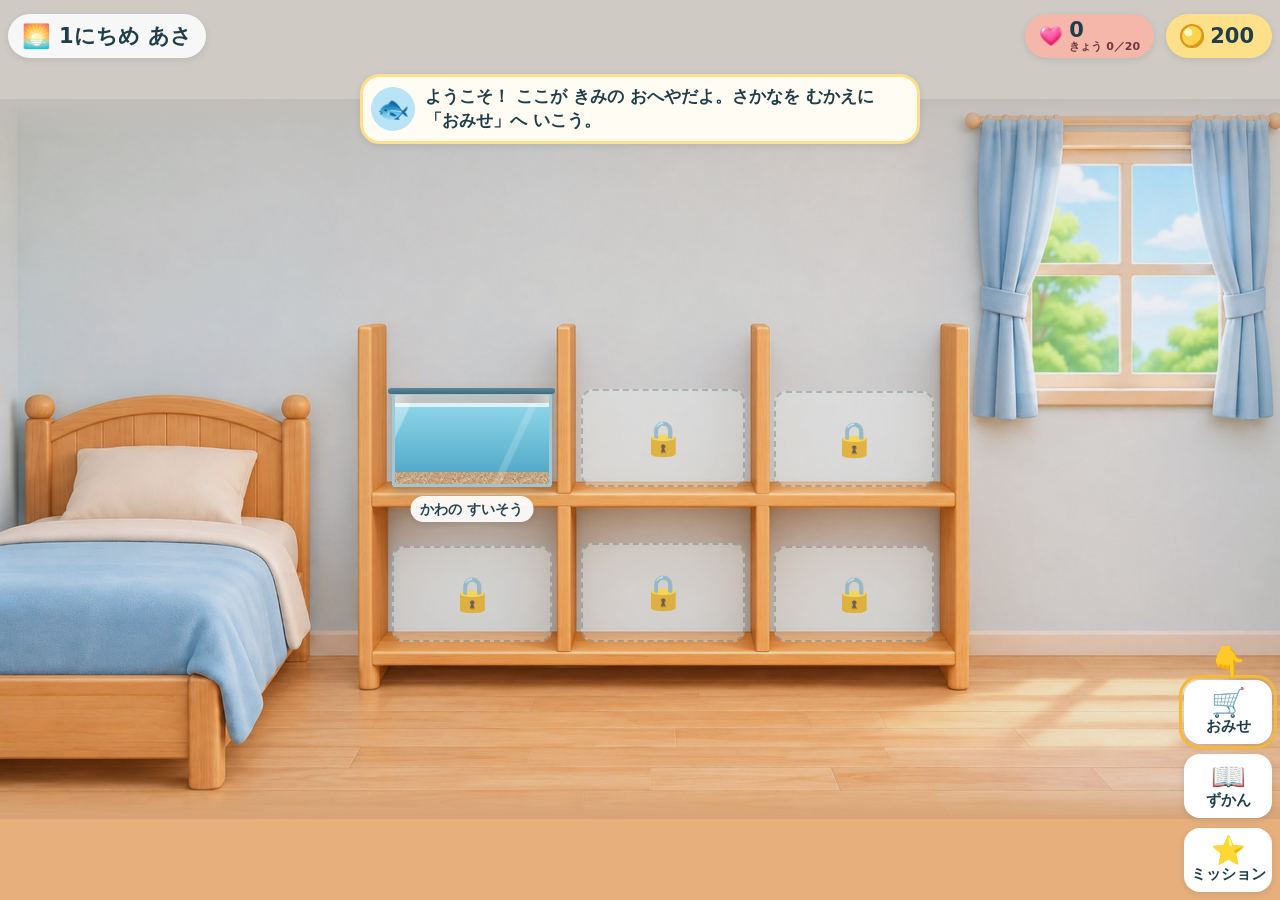
==== index.html @ daede664 "v0.2.0 うみの すいそう・すいそう6つの へや・かい・そうじの あみ・ハートの カウンター Co-Authored-By: Claude Opus 5.5 <noreply@anthropic." ====
<!doctype html>
<html lang="ja">
<head>
<meta charset="utf-8">
<meta name="viewport" content="width=device-width, initial-scale=1, maximum-scale=1, user-scalable=no, viewport-fit=cover">
<meta name="theme-color" content="#7cc8e8">
<meta name="apple-mobile-web-app-capable" content="yes">
<meta name="mobile-web-app-capable" content="yes">
<meta name="apple-mobile-web-app-status-bar-style" content="default">
<meta name="apple-mobile-web-app-title" content="おさかなルーム">
<meta name="format-detection" content="telephone=no">
<title>おさかなルーム</title>
<link rel="manifest" href="manifest.json">
<link rel="icon" href="icon-192.png">
<link rel="apple-touch-icon" href="icon-180.png">
<link rel="stylesheet" href="css/style.css">
</head>
<body>
<div id="app">

  <!-- 上の帯：なんにちめ・じかん・コイン -->
  <header id="hud">
    <button id="btn-back" class="pill back" hidden aria-label="へやに もどる"><span class="ic">◀</span><span class="lb">へや</span></button>
    <div id="hud-time" class="pill time"><span id="hud-phase-ic" class="ic">☀️</span><span id="hud-day">1にちめ</span><span id="hud-phase">あさ</span></div>
    <div class="spacer"></div>
    <button id="btn-menu" class="pill menu-btn" hidden><span class="ic">☰</span><span class="lb">メニュー</span></button>
    <button id="hud-hearts" class="pill hearts" aria-label="ハート"><span class="heart-ic" aria-hidden="true"></span><span class="hh-body"><span id="hud-heart-n">0</span><span id="hud-heart-day">きょう 0／20</span></span></button>
    <div id="hud-coins" class="pill coins"><span class="coin-ic" aria-hidden="true"></span><span id="hud-coin-n">100</span></div>
  </header>

  <!-- へや -->
  <section id="scr-room" class="screen" data-screen="room">
    <div id="room-stage">
      <img id="room-bg" src="assets/room/room_base.jpg" alt="" draggable="false">
      <div id="room-night"></div>
      <div id="room-slots"></div>
      <div id="room-tank-tip" class="tip-bubble">タップ してね</div>
    </div>
    <nav id="room-nav" class="dock">
      <button class="nav-btn" data-go="shop"><span class="nav-ic">🛒</span><span class="lb">おみせ</span></button>
      <button class="nav-btn" data-go="dex"><span class="nav-ic">📖</span><span class="lb">ずかん</span></button>
      <button class="nav-btn" data-go="missions"><span class="nav-ic">⭐</span><span class="lb">ミッション</span><span class="badge" hidden></span></button>
    </nav>
  </section>

  <!-- すいそう -->
  <section id="scr-tank" class="screen" data-screen="tank" hidden>
    <canvas id="aq"></canvas>
    <canvas id="aq-salt" hidden></canvas>
    <div id="tank-title"><button class="tt-prev" aria-label="まえの すいそう">◀</button><div class="tt-body"><span class="tt-name"></span><span class="tt-water"></span><span class="tt-dots"></span></div><button class="tt-next" aria-label="つぎの すいそう">▶</button></div>
    <div id="tank-pops"></div>
    <div id="gauges" class="panel">
      <div class="gauge" data-g="temp"><div class="g-top"><span class="g-ic">🌡️</span><span class="g-lb">すいおん</span><span class="g-val"></span></div><div class="g-st"><span class="g-face"></span><span class="g-word"></span></div><div class="bar temp"><div class="band"></div><i hidden></i><div class="mark"></div></div></div>
      <div class="gauge" data-g="clean"><div class="g-top"><span class="g-ic">💧</span><span class="g-lb">きれいさ</span></div><div class="g-st"><span class="g-face"></span><span class="g-word"></span></div><div class="bar"><i></i></div></div>
      <div class="gauge" data-g="air"><div class="g-top"><span class="g-ic">🫧</span><span class="g-lb">くうき</span></div><div class="g-st"><span class="g-face"></span><span class="g-word"></span></div><div class="bar"><i></i></div></div>
      <div class="gauge" data-g="food"><div class="g-top"><span class="g-ic">🍙</span><span class="g-lb">おなか</span></div><div class="g-st"><span class="g-face"></span><span class="g-word"></span></div><div class="bar"><i></i></div></div>
    </div>
    <div id="care" class="dock">
      <button class="care-btn" data-care="feed"><img src="assets/items/food_flake.png" alt=""><span class="lb">えさ</span></button>
      <button class="care-btn" data-care="water"><img src="assets/items/water_change.png" alt=""><span class="lb">みずかえ</span></button>
      <button class="care-btn" data-care="clean"><span class="care-emoji">🥅</span><span class="lb">そうじ</span></button>
      <button class="care-btn" data-care="photo"><span class="care-emoji">📷</span><span class="lb">しゃしん</span></button>
    </div>
    <div id="hint" class="hint" hidden></div>
    <button id="hint-mini" aria-label="ヒント" hidden>💡</button>
    <div id="fish-card" class="card" hidden></div>
    <div id="tank-empty" class="center-msg" hidden></div>
  </section>

  <!-- しゃしん（水槽だけ） -->
  <div id="photo-frame" hidden><div class="sparkles"></div><div class="photo-stamp"></div></div>
  <button id="photo-exit" class="pill" hidden>もどる</button>

  <!-- おみせ・ずかん・ミッション（全画面のシート） -->
  <section id="scr-shop" class="screen sheet" data-screen="shop" hidden>
    <div class="sheet-head"><h2>おみせ</h2>
      <div class="tabs" role="tablist">
        <button class="tab on" data-tab="fish">🐟 さかな</button>
        <button class="tab" data-tab="equip">🪨 きぐ</button>
        <button class="tab" data-tab="food">🍙 えさ</button>
        <button class="tab tab-tanks" data-tab="tanks" hidden>🫙 すいそう</button>
      </div>
    </div>
    <div id="shop-tank"><span class="st-lb">いれる すいそう：</span><button class="st-prev" aria-label="まえの すいそう">◀</button><span class="st-name"></span><button class="st-next" aria-label="つぎの すいそう">▶</button></div>
    <div id="shop-guide-slot"></div>
    <div id="shop-list" class="grid"></div>
  </section>

  <section id="scr-dex" class="screen sheet" data-screen="dex" hidden>
    <div class="sheet-head"><h2>ずかん</h2><div id="dex-rate" class="rate"></div></div>
    <div id="dex-list" class="grid"></div>
  </section>

  <section id="scr-missions" class="screen sheet" data-screen="missions" hidden>
    <div class="sheet-head"><h2>ミッション</h2></div>
    <div id="mission-list" class="list"></div>
  </section>

  <!-- チュートリアルの ふきだし -->
  <div id="guide" hidden><div class="guide-face">🐟</div><div class="guide-text"></div><button class="guide-ok pill" hidden>OK</button></div>
  <div id="guide-arrow" hidden>👇</div>

  <!-- かいほうの おいわい -->
  <div id="celebrate" hidden><div class="confetti"></div><div class="cel-box"><div class="cel-ic">🌊</div><div class="cel-text"></div><div class="cel-sub"></div><div class="cel-btns"><button class="btn soft cel-ok">やったー！</button><button class="btn primary cel-shop">🛒 おみせへ</button></div></div></div>

  <!-- ダイアログ・おしらせ -->
  <div id="dialog" class="modal" hidden><div class="modal-box"><div class="modal-body"></div><div class="modal-btns"></div></div></div>
  <div id="toasts"></div>
  <div id="update-bar" hidden><span>あたらしい ばんが あるよ</span><button class="pill" id="update-go">あたらしく する</button></div>

  <!-- デバッグ（?debug=1） -->
  <div id="debug" hidden></div>
</div>

<!-- たて持ち -->
<div id="rotate"><div class="rotate-box"><div class="rotate-ic">📱</div><div>よこに してね</div></div></div>

<noscript><p style="padding:20px;font-size:20px">このゲームは JavaScript を つかうよ</p></noscript>
<script type="module" src="js/main.js"></script>
</body>
</html>
---- css/style.css ----
/* おさかなルーム（部屋・ゲーム係） */
:root {
  --heart: url("data:image/svg+xml,%3Csvg xmlns='http://www.w3.org/2000/svg' viewBox='0 0 24 22'%3E%3Cpath d='M12 21s-9-5.6-9-12A5 5 0 0 1 12 6a5 5 0 0 1 9 3c0 6.4-9 12-9 12z'/%3E%3C/svg%3E");
  --bg: #f4faf7;
  --ink: #203e4a;
  --ink-soft: #4d6a74;
  --main: #b8e4f5;
  --main-deep: #6fc3e3;
  --good: #a8dcc3;
  --good-deep: #5fbf93;
  --coin: #ffe08a;
  --coin-deep: #f2b93b;
  --care: #f5b7a9;
  --care-deep: #e98c78;
  --card: #ffffff;
  --glass: rgba(255, 255, 255, 0.86);
  --shadow: 0 2px 6px rgba(32, 62, 74, 0.12);
  --shadow-strong: 0 3px 0 rgba(32, 62, 74, 0.16), 0 6px 14px rgba(32, 62, 74, 0.14);
  --r-btn: 16px;
  --r-card: 20px;
  --fs: 18px;          /* ほんぶん */
  --fs-s: 15px;
  --fs-h: 24px;
  --hud-h: 48px;
  --gap: 8px;
  --safe-l: env(safe-area-inset-left, 0px);
  --safe-r: env(safe-area-inset-right, 0px);
  --safe-b: env(safe-area-inset-bottom, 0px);
  --safe-t: env(safe-area-inset-top, 0px);
}
@media (min-height: 600px) and (min-width: 900px) {
  :root { --fs: 21px; --fs-s: 17px; --fs-h: 28px; --hud-h: 60px; --gap: 12px; }
}

* { box-sizing: border-box; -webkit-tap-highlight-color: transparent; }
html, body {
  line-break: strict; text-wrap: pretty;
  /* 分かち書きのスペースで折り返す（「むか／えに」のような言葉の途中の改行を防ぐ）。入りきらない長い語だけは途中で折る */
  word-break: keep-all; overflow-wrap: anywhere;
  margin: 0; height: 100%; overflow: hidden; background: var(--bg); color: var(--ink);
  font-family: system-ui, -apple-system, "Hiragino Maru Gothic ProN", "Hiragino Sans", "Yu Gothic UI", "Meiryo", sans-serif;
  font-size: var(--fs); font-weight: 700;
  -webkit-user-select: none; user-select: none; -webkit-touch-callout: none;
  -webkit-text-size-adjust: 100%; text-size-adjust: 100%;
  overscroll-behavior: none; touch-action: manipulation;
}
body { position: fixed; inset: 0; }
img { -webkit-user-drag: none; user-drag: none; -webkit-touch-callout: none; pointer-events: none; }
button { font: inherit; color: inherit; border: 0; background: none; padding: 0; cursor: pointer; touch-action: manipulation; }
[hidden] { display: none !important; }
#app { position: fixed; inset: 0; overflow: hidden; }

/* ---------- 共通の ボタン ---------- */
.pill {
  display: inline-flex; align-items: center; gap: 6px; min-height: 44px; padding: 0 14px;
  background: var(--card); border-radius: 999px; box-shadow: var(--shadow); white-space: nowrap;
}
button.pill:active, .nav-btn:active, .care-btn:active, .shop-item:active, .btn:active { transform: translateY(2px); box-shadow: 0 1px 0 rgba(32, 62, 74, 0.2); }
.btn {
  min-height: 48px; min-width: 96px; padding: 0 18px; border-radius: var(--r-btn);
  background: var(--main); box-shadow: var(--shadow); font-size: var(--fs);
}
.btn.primary { background: var(--coin); }
.btn.soft { background: #eef3f1; }
.btn:disabled { opacity: 0.5; }

/* ---------- 上の帯 ---------- */
#hud {
  position: absolute; z-index: 30; top: calc(var(--safe-t) + 6px); left: calc(var(--safe-l) + 8px); right: calc(var(--safe-r) + 8px);
  height: var(--hud-h); display: flex; align-items: center; gap: var(--gap); pointer-events: none;
}
#hud > * { pointer-events: auto; }
#hud .spacer { flex: 1; pointer-events: none; }
#hud .pill { font-size: var(--fs); }
#hud .time { gap: 8px; background: var(--glass); }
#hud .time .ic { font-size: 1.1em; }
#hud .coins { background: var(--coin); padding-right: 18px; }
#hud .back { background: var(--main); min-width: 96px; justify-content: center; }
.coin-ic {
  width: 24px; height: 24px; border-radius: 50%; display: inline-block; flex: none;
  background: radial-gradient(circle at 35% 35%, #fff6c8 0 18%, #ffd34d 19% 60%, #e8a51c 61%); box-shadow: inset 0 0 0 2px #d9961a;
}
#hud-coins.bump { animation: bump 0.4s; }
.coin-ic.sm { width: 16px; height: 16px; vertical-align: -3px; }
@keyframes bump { 40% { transform: scale(1.15); } }
.menu-btn { background: var(--main) !important; position: relative; }
.menu-btn.has-badge::after { content: ''; position: absolute; top: 2px; right: 4px; width: 12px; height: 12px; border-radius: 50%; background: var(--care-deep); border: 2px solid #fff; }

/* ---------- 画面 ---------- */
.screen { position: absolute; inset: 0; }

/* へや */
#scr-room { background: linear-gradient(#cfcac4 0 var(--floor-y, 78%), #e6af7c var(--floor-y, 78%)); }
#room-stage.lb-y #room-bg { -webkit-mask-image: linear-gradient(transparent, #000 5%, #000 95%, transparent); mask-image: linear-gradient(transparent, #000 5%, #000 95%, transparent); }
#room-stage.lb-x #room-bg { -webkit-mask-image: linear-gradient(90deg, transparent, #000 4%, #000 96%, transparent); mask-image: linear-gradient(90deg, transparent, #000 4%, #000 96%, transparent); }
#room-stage { position: absolute; left: 0; top: 0; width: 100%; height: 100%; transform-origin: 0 0; }
#room-bg { position: absolute; inset: 0; width: 100%; height: 100%; display: block; }
#room-night { position: absolute; inset: 0; background: #1b2a5c; mix-blend-mode: multiply; opacity: 0; pointer-events: none; transition: opacity 2s; }
.room-slot {
  position: absolute; display: block; filter: drop-shadow(0 6px 6px rgba(60, 40, 10, 0.25));
}
.room-slot .glass {
  position: absolute; inset: 0; border-radius: 6px 6px 3px 3px; overflow: hidden;
  background: linear-gradient(90deg, rgba(255,255,255,0.55), rgba(230,248,255,0.25) 12%, rgba(230,248,255,0.15) 88%, rgba(255,255,255,0.5));
  border: 3px solid rgba(160, 200, 215, 0.95); border-top-width: 4px;
}
.room-slot .water {
  position: absolute; left: 0; right: 0; bottom: 0; top: 9%;
  background: linear-gradient(#8fd6ea, #5fb3cf 70%, #4c9fbb);
  transition: filter 1s;
}
.room-slot.salt .water { background: linear-gradient(#7fd2f0, #3f9fd0 70%, #2f86b8); }
.room-slot .water::before { content: ''; position: absolute; left: 0; right: 0; top: 0; height: 4px; background: rgba(255,255,255,0.7); }
.room-slot .sand { position: absolute; left: 0; right: 0; bottom: 0; height: 15%; background: url(../assets/room/sand.png) center / 60px; filter: brightness(1.05); }
.room-slot .shine { position: absolute; inset: 0; background: linear-gradient(115deg, rgba(255,255,255,0.35) 0 8%, transparent 9% 70%, rgba(255,255,255,0.18) 71% 74%, transparent 75%); pointer-events: none; }
.room-slot .tank-rim { position: absolute; left: -2%; right: -2%; top: -4%; height: 7%; border-radius: 4px; background: linear-gradient(#5d8899, #3f6a7b); }
.room-slot.salt .tank-rim { background: linear-gradient(#4f7fa8, #34628b); }
.room-slot.dirty .water { filter: sepia(0.5) hue-rotate(40deg) saturate(0.8) brightness(0.92); }
.room-slot .rt-decor img { position: absolute; bottom: 6%; height: 34%; }
.room-slot.free, .room-slot.lock { filter: none; border-radius: 12px; display: flex; flex-direction: column; align-items: center; justify-content: center; gap: 2px; }
.room-slot.free { background: rgba(255, 253, 243, 0.55); border: 3px dashed rgba(242, 185, 59, 0.9); }
.room-slot.lock { background: rgba(244, 250, 247, 0.35); border: 2px dashed rgba(77, 106, 116, 0.35); }
.slot-plus { width: 44px; height: 44px; border-radius: 50%; background: var(--coin); color: var(--ink); font-size: 28px; line-height: 44px; text-align: center; box-shadow: var(--shadow); }
.slot-lock { font-size: 26px; opacity: 0.75; }
.slot-tag { position: absolute; transform: translateX(-50%); padding: 1px 10px; border-radius: 999px; background: rgba(255,255,255,0.92); font-size: 13px; white-space: nowrap; max-width: 30%; overflow: hidden; text-overflow: ellipsis; box-shadow: var(--shadow); pointer-events: none; }
@media (min-height: 600px) and (min-width: 900px) { .slot-tag { font-size: 16px; } .slot-plus { width: 56px; height: 56px; line-height: 56px; font-size: 34px; } .slot-lock { font-size: 34px; } }
body.zooming #hud, body.zooming #room-nav, body.zooming .slot-tag, body.zooming .tip-bubble { opacity: 0; transition: opacity 200ms; }
.rt-bubbles { position: absolute; left: 76%; bottom: 10%; width: 8%; height: 80%; }
.rt-bubbles i { position: absolute; left: 30%; bottom: 0; width: 5px; height: 5px; border-radius: 50%; border: 1.5px solid rgba(255,255,255,0.9); animation: rtBub 2.4s linear infinite; }
.rt-bubbles i:nth-child(2) { animation-delay: -0.6s; left: 10%; } .rt-bubbles i:nth-child(3) { animation-delay: -1.2s; left: 50%; } .rt-bubbles i:nth-child(4) { animation-delay: -1.8s; left: 25%; }
@keyframes rtBub { from { transform: translateY(0); opacity: 1; } to { transform: translateY(-1200%); opacity: 0.2; } }
.rt-heater { position: absolute; left: 4%; bottom: 12%; width: 3%; height: 55%; border-radius: 4px; background: linear-gradient(90deg, rgba(255,255,255,0.7), rgba(255,190,140,0.8), rgba(255,255,255,0.6)); }
.rt-filter { position: absolute; right: 2%; top: 0; width: 10%; height: 30%; border-radius: 0 0 4px 4px; background: linear-gradient(#3b4a52, #26323a); }
.rt-light { position: absolute; left: 10%; right: 10%; top: 0; height: 4%; background: #fffbe8; box-shadow: 0 4px 14px rgba(255, 250, 220, 0.9); }
.rt-fish .rf { position: absolute; height: auto; animation: swimX var(--d, 9s) ease-in-out infinite alternate; }
.rt-fish .rf img { display: block; width: 100%; animation: faceX var(--d, 9s) steps(1) infinite alternate; }
@keyframes swimX { from { transform: translateX(0); } to { transform: translateX(var(--dx, 120px)); } }
@keyframes faceX { 0% { transform: scaleX(1); } 50% { transform: scaleX(1); } 100% { transform: scaleX(-1); } }
.tip-bubble {
  position: absolute; left: 55%; transform: translate(-50%, -100%); top: 26%; padding: 8px 16px; border-radius: 999px;
  background: var(--card); box-shadow: var(--shadow); font-size: var(--fs); pointer-events: none; animation: floaty 2s ease-in-out infinite;
}
@keyframes floaty { 50% { transform: translate(-50%, calc(-100% - 6px)); } }

.dock { position: absolute; z-index: 20; display: flex; gap: var(--gap); }
#room-nav { right: calc(var(--safe-r) + 10px); bottom: calc(var(--safe-b) + 10px); }
.nav-btn {
  position: relative; display: flex; flex-direction: column; align-items: center; justify-content: center; gap: 2px;
  width: 92px; height: 72px; border-radius: var(--r-btn); background: var(--card); box-shadow: var(--shadow); font-size: var(--fs-s);
}
.nav-btn .nav-ic { font-size: 28px; line-height: 1; }
.badge { position: absolute; top: 6px; right: 8px; width: 14px; height: 14px; border-radius: 50%; background: var(--care-deep); border: 2px solid #fff; font-size: 0; }
@media (min-height: 600px) and (min-width: 900px) { .nav-btn { width: 120px; height: 96px; } .nav-btn .nav-ic { font-size: 40px; } }

/* すいそう */
#scr-tank { background: #0d1d24; }
#aq { position: absolute; inset: 0; width: 100%; height: 100%; display: block; touch-action: none; }
#tank-pops { position: absolute; inset: 0; pointer-events: none; z-index: 5; }
.panel { position: absolute; z-index: 10; }
#gauges { left: calc(var(--safe-l) + 8px); top: calc(var(--safe-t) + var(--hud-h) + 12px); display: flex; flex-direction: column; gap: 6px; pointer-events: none; }
.gauge { width: 144px; padding: 5px 10px 6px; border-radius: 14px; background: rgba(255, 255, 255, 0.9); box-shadow: var(--shadow); }
.gauge .g-top { display: flex; align-items: center; gap: 4px; font-size: 13px; color: var(--ink-soft); line-height: 1.2; }
.gauge .g-ic { font-size: 14px; }
.gauge .g-val { margin-left: auto; color: var(--ink); font-size: 14px; }
.gauge .g-st { display: flex; align-items: center; gap: 4px; line-height: 1.25; white-space: nowrap; }
.gauge .g-face { font-size: 18px; width: 22px; text-align: center; }
.gauge .g-word { font-size: 15px; overflow: hidden; }
.gauge .bar { height: 4px; border-radius: 2px; background: rgba(32, 62, 74, 0.12); position: relative; margin-top: 3px; }
.gauge .bar i { position: absolute; left: 0; top: 0; bottom: 0; width: 50%; border-radius: 2px; background: var(--good-deep); transition: width 0.6s, background 0.6s; }
.gauge .bar.temp { height: 6px; margin-top: 4px; }
.gauge .bar .band { position: absolute; top: 0; bottom: 0; border-radius: 3px; background: var(--good); }
.gauge .bar .mark { position: absolute; top: -4px; width: 14px; height: 14px; margin-left: -7px; border-radius: 50%; background: var(--ink); border: 2px solid #fff; transition: left 0.6s; }
.gauge[data-lvl="ok"] .bar i { background: var(--coin-deep); }
.gauge[data-lvl="bad"] .bar i { background: var(--care-deep); }
.gauge[data-lvl="bad"] { background: #fff7ee; }
@media (min-height: 600px) and (min-width: 900px) {
  .gauge { width: 184px; padding: 8px 12px 9px; } .gauge .g-top { font-size: 16px; } .gauge .g-ic { font-size: 17px; } .gauge .g-val { font-size: 17px; }
  .gauge .g-face { font-size: 24px; width: 28px; } .gauge .g-word { font-size: 19px; } .gauge .bar { height: 6px; } .gauge .bar.temp { height: 8px; }
}

#care { left: 50%; transform: translateX(-50%); bottom: calc(var(--safe-b) + 8px); }
.care-btn {
  white-space: nowrap;
  display: flex; align-items: center; justify-content: center; gap: 6px; height: 56px; min-width: 112px; padding: 0 14px 0 8px;
  border-radius: var(--r-btn); background: var(--card); box-shadow: var(--shadow); font-size: var(--fs);
}
.care-btn img { width: 40px; height: 40px; }
.care-emoji { font-size: 30px; width: 40px; text-align: center; }
.care-btn.cool { opacity: 0.45; }
.hint-glow { animation: hintGlow 2.4s ease-in-out infinite; }
@keyframes hintGlow { 0%, 100% { box-shadow: var(--shadow), 0 0 0 0 rgba(242, 185, 59, 0); } 50% { box-shadow: var(--shadow), 0 0 0 6px rgba(242, 185, 59, 0.6); } }
.care-btn[data-care="photo"] { min-width: 0; padding: 0 12px; }
@media (min-height: 600px) and (min-width: 900px) { .care-btn { height: 72px; min-width: 150px; } .care-btn img { width: 52px; height: 52px; } .care-emoji { font-size: 38px; width: 52px; } }

.card {
  position: absolute; z-index: 15; right: calc(var(--safe-r) + 8px); top: calc(var(--safe-t) + var(--hud-h) + 12px);
  width: 236px; max-height: calc(100% - var(--hud-h) - 96px); overflow: auto;
  padding: 8px 12px 10px; border-radius: var(--r-card); background: rgba(255, 255, 255, 0.96); box-shadow: var(--shadow);
}
.card .c-head { display: flex; align-items: center; gap: 6px; margin-bottom: 2px; }
.card .c-name { font-size: var(--fs); line-height: 1.2; }
.card .c-stage { font-size: 13px; padding: 2px 8px; border-radius: 999px; background: var(--main); white-space: nowrap; }
.card .c-close { width: 44px; height: 44px; margin: -6px -8px -6px auto; border-radius: 50%; font-size: 20px; font-weight: 900; color: var(--ink); background: #eef3f1; flex: none; }
.card .c-row { display: flex; align-items: center; gap: 6px; height: 24px; font-size: 15px; }
.card .c-lb { width: 70px; color: var(--ink-soft); font-size: 14px; flex: none; }
.card .c-face { font-size: 17px; width: 20px; text-align: center; }
.card .c-hearts { display: flex; gap: 2px; }
.card .c-hearts i { width: 16px; height: 15px; display: block; background: #4d6a74; -webkit-mask: var(--heart) center / contain no-repeat; mask: var(--heart) center / contain no-repeat; opacity: 0.22; }
.card .c-hearts i.on { background: #e98c78; opacity: 1; }
.card .c-grow { flex: 1; height: 8px; border-radius: 4px; background: rgba(32, 62, 74, 0.1); overflow: hidden; }
.card .c-grow i { display: block; height: 100%; border-radius: 4px; background: linear-gradient(90deg, var(--good), var(--good-deep)); }
.card .c-msg { margin-top: 4px; font-size: 14px; color: var(--ink-soft); line-height: 1.35; }
@media (min-height: 600px) and (min-width: 900px) { .card { width: 300px; padding: 12px 16px 14px; } .card .c-row { height: 32px; font-size: 19px; } .card .c-lb { width: 92px; font-size: 17px; } .card .c-face { font-size: 22px; width: 26px; } .card .c-msg { font-size: 16px; } .card .c-hearts i { width: 21px; height: 19px; } .card .c-stage { font-size: 15px; } }

.name-tag { position: absolute; transform: translate(-50%, -100%); padding: 3px 10px; border-radius: 999px; background: var(--card); font-size: 14px; box-shadow: 0 2px 6px rgba(0,0,0,0.2); white-space: nowrap; pointer-events: none; }
.pop-coin { position: absolute; transform: translate(-50%, -100%); font-size: 16px; padding: 2px 8px; border-radius: 999px; background: var(--coin); box-shadow: 0 2px 6px rgba(0,0,0,0.2); animation: popUp 1.4s ease-out forwards; white-space: nowrap; }
@keyframes popUp { 0% { opacity: 0; margin-top: 10px; } 15% { opacity: 1; margin-top: 0; } 80% { opacity: 1; } 100% { opacity: 0; margin-top: -30px; } }

.hint {
  position: absolute; z-index: 12; left: 50%; transform: translateX(-50%); bottom: calc(var(--safe-b) + 72px);
  width: min(430px, calc(100% - 330px)); min-width: 300px; min-height: 40px; padding: 2px 2px 2px 12px; border-radius: 20px; background: rgba(255, 255, 255, 0.95); box-shadow: var(--shadow);
  font-size: 14px; line-height: 1.35; display: flex; align-items: center; gap: 6px;
}
.hint .hint-ic { font-size: 16px; }
.hint .hint-t { flex: 1; }
.hint .hint-x { width: 44px; height: 40px; flex: none; border-radius: 16px; color: var(--ink); background: #eef3f1; font-size: 18px; font-weight: 900; }
#hint-mini { position: absolute; z-index: 12; bottom: calc(var(--safe-b) + 14px); left: calc(var(--safe-l) + 10px); width: 48px; height: 48px; border-radius: 50%; background: #fffdf3; border: 3px solid var(--coin); box-shadow: var(--shadow); font-size: 22px; }
#hint-mini.pulse { animation: hintGlow 2.4s ease-in-out infinite; }
body.photo #hint-mini { display: none !important; }
@media (min-height: 600px) and (min-width: 900px) { .hint { bottom: calc(var(--safe-b) + 96px); font-size: 17px; width: min(560px, calc(100% - 420px)); } }
.center-msg { position: absolute; z-index: 8; left: 50%; top: 45%; transform: translate(-50%, -50%); padding: 14px 22px; border-radius: var(--r-card); background: var(--glass); text-align: center; line-height: 1.5; box-shadow: var(--shadow); }

/* しゃしん */
body.photo #hud, body.photo #gauges, body.photo #care, body.photo #hint, body.photo #fish-card, body.photo #tank-pops, body.photo #guide, body.photo #guide-arrow, body.photo #toasts { display: none !important; }
#photo-frame { position: absolute; inset: 0; z-index: 25; pointer-events: none; border: 10px solid rgba(255,255,255,0.9); box-shadow: inset 0 0 0 2px rgba(0,0,0,0.08); }
#photo-frame.rare { border-image: linear-gradient(135deg, #ffe08a, #ffffff, #f5b7a9, #b8e4f5, #ffe08a) 1; border-width: 12px; }
#photo-frame .sparkles { position: absolute; inset: -12px; }
#photo-frame .sparkles i { position: absolute; width: 18px; height: 18px; margin: -9px; background: radial-gradient(circle, #fff 0 20%, rgba(255,240,180,0.9) 21% 35%, transparent 36%); animation: twinkle 1.8s ease-in-out infinite; }
#photo-frame .sparkles i::before, #photo-frame .sparkles i::after { content: ''; position: absolute; left: 50%; top: 0; bottom: 0; width: 2px; margin-left: -1px; background: linear-gradient(transparent, #fff, transparent); }
#photo-frame .sparkles i::after { transform: rotate(90deg); }
@keyframes twinkle { 0%, 100% { opacity: 0.2; transform: scale(0.6) rotate(0); } 50% { opacity: 1; transform: scale(1.2) rotate(45deg); } }
.photo-stamp { position: absolute; right: 18px; bottom: 14px; padding: 4px 12px; border-radius: 999px; background: rgba(255,255,255,0.85); font-size: 14px; color: var(--ink-soft); }
#photo-exit { position: absolute; z-index: 26; right: calc(var(--safe-r) + 18px); top: calc(var(--safe-t) + 18px); opacity: 0.85; }

/* シート（おみせ・ずかん・ミッション） */
.sheet { z-index: 18; background: var(--bg); padding: calc(var(--safe-t) + var(--hud-h) + 14px) calc(var(--safe-r) + 12px) calc(var(--safe-b) + 10px) calc(var(--safe-l) + 12px); display: flex; flex-direction: column; }
.sheet-head { display: flex; align-items: center; gap: 12px; margin-bottom: 8px; flex-wrap: wrap; }
.sheet-head h2 { margin: 0; font-size: var(--fs-h); }
.tabs { display: flex; gap: 6px; }
.tab { min-height: 44px; min-width: 88px; padding: 0 14px; border-radius: 999px; background: #e6eeeb; font-size: var(--fs); }
.tab.on { background: var(--main); box-shadow: var(--shadow); }
.rate { padding: 6px 14px; border-radius: 999px; background: var(--coin); font-size: var(--fs-s); }
.grid { flex: 1; overflow-y: auto; -webkit-overflow-scrolling: touch; overscroll-behavior: contain; touch-action: pan-y; display: grid; grid-auto-rows: max-content; grid-template-columns: repeat(auto-fill, minmax(150px, 1fr)); gap: 10px; align-content: start; padding: 4px 2px 12px; }
.list { flex: 1; overflow-y: auto; -webkit-overflow-scrolling: touch; overscroll-behavior: contain; touch-action: pan-y; display: flex; flex-direction: column; gap: 8px; padding: 4px 2px 12px; }
@media (min-height: 600px) and (min-width: 900px) { .grid { grid-template-columns: repeat(auto-fill, minmax(190px, 1fr)); gap: 14px; } }

.shop-item, .dex-item {
  position: relative; display: flex; flex-direction: column; align-items: center; gap: 4px; padding: 8px 8px 10px;
  border-radius: var(--r-card); background: var(--card); box-shadow: var(--shadow); text-align: center; min-height: 150px;
}
.shop-item .pic, .dex-item .pic { width: 100%; height: 72px; display: block; flex: none; }
.shop-item .pic, .dex-item .pic { overflow: hidden; }
.shop-item .pic img, .dex-item .pic img { width: 100%; height: 100%; object-fit: contain; display: block; }
.shop-item .nm, .dex-item .nm { font-size: var(--fs-s); line-height: 1.2; }
.shop-item .price { display: inline-flex; align-items: center; gap: 4px; padding: 3px 10px; border-radius: 999px; background: var(--coin); font-size: var(--fs-s); }
.shop-item .price .coin-ic { width: 18px; height: 18px; }
.shop-item.cant .price { background: #eef3f1; color: #4d6a74; }
.shop-item.owned .price { background: var(--good); }
.shop-item.locked { opacity: 0.6; }
.shop-item .compat { position: absolute; top: 6px; right: 8px; font-size: 13px; padding: 1px 7px; border-radius: 999px; background: #eef3f1; }
.shop-item .compat.c2 { background: var(--good); }
.shop-item .compat.c0 { background: #ffe3dc; }
.shop-item .rec { position: absolute; top: 6px; left: 6px; font-size: 12px; padding: 1px 7px; border-radius: 999px; background: var(--care); }
.shop-item.guide-target, .care-btn.guide-target, .nav-btn.guide-target, #room-tank.guide-target, .tab.guide-target, .btn.guide-target, #btn-back.guide-target { outline: 3px solid var(--coin-deep); outline-offset: 2px; animation: glow 1.2s ease-in-out infinite; }
@keyframes glow { 50% { outline-color: #fff3c4; } }
.stars { color: var(--coin-deep); font-size: 13px; letter-spacing: 1px; }
.tagline { font-size: 12px; color: var(--ink-soft); }
@media (min-height: 600px) and (min-width: 900px) { .shop-item .pic, .dex-item .pic { height: 100px; } .stars { font-size: 16px; } .tagline { font-size: 15px; } }

.dex-item.unknown .pic img { filter: brightness(0) opacity(0.25); }
@media (max-height: 420px) { .shop-item, .dex-item { min-height: 0; padding: 4px 6px 6px; gap: 1px; } .shop-item .pic, .dex-item .pic { height: 46px; } .grid { gap: 8px; padding: 2px 2px 6px; } .sheet-head { margin-bottom: 4px; } .shop-item .price { padding: 2px 10px; } .stars { line-height: 1.1; } }
.rate-bar { width: 90px; height: 8px; border-radius: 4px; background: rgba(32,62,74,0.12); overflow: hidden; display: inline-block; vertical-align: middle; margin-left: 6px; }
.rate-bar i { display: block; height: 100%; background: var(--good-deep); border-radius: 4px; }
.dex-item.unknown .nm { color: #9aa; }
.dex-item .new { position: absolute; top: 6px; left: 6px; font-size: 12px; padding: 1px 6px; border-radius: 999px; background: var(--care); }

.mission { display: flex; align-items: center; gap: 12px; padding: 10px 14px; border-radius: var(--r-card); background: var(--card); box-shadow: var(--shadow); }
.mission .m-ic { font-size: 28px; }
.mission .m-body { flex: 1; }
.mission .m-title { font-size: var(--fs); }
.mission .m-prog { font-size: var(--fs-s); color: var(--ink-soft); margin-top: 2px; display: flex; gap: 8px; align-items: center; flex-wrap: wrap; }
.mission .m-face { font-size: 13px; padding: 1px 8px; border-radius: 999px; background: #eef3f1; white-space: nowrap; }
.mission.done .m-face { background: var(--good); }
.mission .m-bar { height: 8px; border-radius: 4px; background: #e6eeeb; overflow: hidden; margin-top: 4px; }
.mission .m-bar i { display: block; height: 100%; background: var(--good-deep); }
.mission .m-reward { display: inline-flex; align-items: center; gap: 4px; padding: 4px 10px; border-radius: 999px; background: var(--coin); font-size: var(--fs-s); }
.mission.done { background: #eef8f2; }
.mission.claimed { opacity: 0.6; }
.mission .btn { min-width: 0; min-height: 48px; display: inline-flex; align-items: center; gap: 4px; white-space: nowrap; }

/* ダイアログ */
.modal { position: absolute; inset: 0; z-index: 50; background: rgba(32, 62, 74, 0.35); display: grid; place-items: center; padding: 12px; }
.modal-box { width: min(440px, 92%); max-height: 94%; overflow: auto; padding: 16px 18px; border-radius: var(--r-card); background: var(--card); box-shadow: var(--shadow); text-align: center; }
.modal-body { line-height: 1.5; }
.modal-body img { max-width: 70%; max-height: 120px; object-fit: contain; display: block; margin: 0 auto 6px; }
.modal-body .big { font-size: var(--fs-h); }
.modal-body .small { font-size: var(--fs-s); color: var(--ink-soft); }
.modal-btns { display: flex; gap: 10px; justify-content: center; margin-top: 12px; }
@media (max-height: 420px) { .modal-body img { max-height: 90px; } .modal-box { padding: 10px 16px; } .modal-btns { margin-top: 8px; } }

/* おしらせ */
#toasts { position: absolute; z-index: 45; left: 50%; top: calc(var(--safe-t) + var(--hud-h) + 14px); transform: translateX(-50%); display: flex; flex-direction: column; align-items: center; gap: 6px; pointer-events: none; }
.toast { padding: 8px 18px; border-radius: 999px; background: var(--main); box-shadow: var(--shadow-strong); font-size: var(--fs-s); animation: toastIn 2.6s ease forwards; white-space: nowrap; }
.toast.gold { background: var(--coin); }
@keyframes toastIn { 0% { opacity: 0; transform: translateY(-8px); } 10%, 85% { opacity: 1; transform: none; } 100% { opacity: 0; } }

#update-bar { position: absolute; z-index: 60; left: 50%; top: calc(var(--safe-t) + var(--hud-h) + 12px); transform: translateX(-50%); display: flex; align-items: center; gap: 12px; padding: 6px 6px 6px 18px; border-radius: 999px; background: var(--coin); box-shadow: var(--shadow); white-space: nowrap; }
#update-bar .pill { background: var(--card); }

/* チュートリアル */
#guide {
  position: absolute; z-index: 40; left: 50%; transform: translateX(-50%); bottom: calc(var(--safe-b) + 88px);
  display: flex; align-items: center; gap: 10px; max-width: min(560px, 76%); padding: 8px 10px 8px 8px; border-radius: var(--r-card);
  background: #fffdf3; box-shadow: var(--shadow); border: 3px solid var(--coin);
}
#guide.top { bottom: auto; top: calc(var(--safe-t) + var(--hud-h) + 14px); }
#guide.inshop { bottom: auto; transform: none; left: calc(var(--safe-l) + 12px); right: calc(var(--safe-r) + 12px); max-width: none; min-height: 56px; padding-top: 4px; padding-bottom: 4px; }
body.tut-shop #shop-guide-slot { height: 62px; flex: none; }
#guide .guide-face { width: 44px; height: 44px; border-radius: 50%; background: var(--main); display: grid; place-items: center; font-size: 26px; flex: none; }
#guide .guide-text { font-size: var(--fs-s); line-height: 1.4; }
#guide .guide-ok { background: var(--coin); flex: none; }
#guide-arrow { position: absolute; z-index: 41; font-size: 28px; transform: translate(-50%, -100%); animation: bounce 0.9s ease-in-out infinite; pointer-events: none; }
@keyframes bounce { 50% { margin-top: -10px; } }

/* たて持ち */
#rotate { position: fixed; inset: 0; z-index: 100; background: var(--main); display: none; place-items: center; text-align: center; font-size: 26px; }
#rotate .rotate-ic { font-size: 64px; animation: turn 2s ease-in-out infinite; }
@keyframes turn { 0%, 30% { transform: rotate(0); } 60%, 100% { transform: rotate(-90deg); } }
@media (orientation: portrait) { #rotate { display: grid; } }

/* デバッグ */
#debug { position: absolute; z-index: 70; left: 50%; transform: translateX(-50%); top: calc(var(--hud-h) + 10px); display: flex; gap: 4px; padding: 4px; border-radius: 12px; background: rgba(0,0,0,0.55); color: #fff; font: 12px monospace; }
#debug button { background: #fff; color: #000; border-radius: 6px; padding: 4px 6px; font: 12px monospace; }

/* よる */
body.night #hud .time { background: rgba(225, 230, 255, 0.9); }

/* ---------- スマホ横：水槽を ひろく 見せる（まとめ役の指示・Codex の寸法） ---------- */
@media (max-height: 500px) {
  :root { --hud-h: 44px; --fs: 16px; }
  #hud { top: calc(var(--safe-t) + 8px); }
  #hud .pill { min-height: 44px; padding: 0 12px; border-radius: 22px; font-size: 16px; }
  #hud .back { min-width: 80px; background: rgba(189, 232, 242, 0.9); }
  #hud .time { background: rgba(245, 250, 250, 0.9); }
  #hud .coins { background: rgba(255, 224, 138, 0.9); }
  .menu-btn { background: rgba(189, 232, 242, 0.9) !important; }
  #hud .time .ic { font-size: 18px; }
  .coin-ic { width: 20px; height: 20px; }

  /* ゲージ：たたんだ形（アイコン＋かお＋ほそい バー） */
  #gauges { top: calc(var(--safe-t) + 60px); gap: 4px; pointer-events: auto; cursor: pointer; }
  #gauges:not(.open) .gauge { width: 64px; height: 44px; padding: 5px 8px 6px; border-radius: 12px; background: rgba(245, 250, 250, 0.78);
    display: grid; grid-template-columns: 1fr 1fr; grid-template-rows: 1fr auto; align-items: center; justify-items: center; }
  #gauges:not(.open) .g-top, #gauges:not(.open) .g-st { display: contents; }
  #gauges:not(.open) .g-lb, #gauges:not(.open) .g-val, #gauges:not(.open) .g-word { display: none; }
  #gauges:not(.open) .g-ic, #gauges:not(.open) .g-face { font-size: 18px; width: auto; }
  #gauges:not(.open) .bar { grid-column: 1 / 3; width: 48px; height: 4px; margin-top: 2px; }
  #gauges:not(.open) .bar .mark { top: -3px; width: 10px; height: 10px; margin-left: -5px; }
  #gauges:not(.open) .gauge[data-lvl="bad"] { background: rgba(255, 247, 238, 0.9); }
  #gauges.open .gauge { width: 144px; }

  /* 魚カード：小さく・すこし すける */
  .card { width: 220px; max-height: 176px; top: calc(var(--safe-t) + 60px); padding: 6px 10px 8px; background: rgba(245, 250, 250, 0.82); color: #254b5a; }
  .card .c-name { font-size: 16px; }
  .card .c-stage { font-size: 12px; }
  .card .c-row { height: 22px; font-size: 14px; }
  .card .c-lb { width: 64px; font-size: 13px; }
  .card .c-msg { display: none; }

  .hint { bottom: calc(var(--safe-b) + 68px); width: min(400px, calc(100% - 180px)); }
}
/* なにも しない あいだ：ボタン類を うすく（水槽・魚は そのまま） */
#hud, #gauges, #care, #hint-mini { transition: opacity 150ms; }
/* うすくすると「おせない ボタン」に見えるので、画面の外へ そっと よける（さわれば もどる） */
#hud, #gauges, #care, #hint-mini, #hint { transition: translate 500ms ease, opacity 500ms ease; }
body.idle #hud { translate: 0 -130%; opacity: 0; }
body.idle #gauges { translate: -130% 0; opacity: 0; }
body.idle #care, body.idle #hint, body.idle #hint-mini { translate: 0 150%; opacity: 0; }
body.idle #hud > *, body.idle #gauges, body.idle #care, body.idle #hint, body.idle #hint-mini { pointer-events: none; }  /* 見えない ボタンを まちがえて おさない */

/* ---------- v0.2：ハート・水槽の なまえ・おいわい・おみせの みだし・水の しるし ---------- */
#hud .hearts { background: #f5b7a9; min-width: 72px; justify-content: center; }
#hud-hearts.bump { animation: bump 0.4s; }
.heart-ic { width: 24px; height: 24px; display: inline-block; flex: none; background: url(../assets/items/heart.png) center / contain no-repeat; }
.fly-heart { position: absolute; z-index: 80; pointer-events: none; transition: transform 450ms cubic-bezier(.5,0,.3,1), opacity 450ms; }
.fly-heart .heart-ic { width: 26px; height: 24px; }

#tank-title { position: absolute; z-index: 11; left: 50%; transform: translateX(-50%); top: calc(var(--safe-t) + 8px); display: flex; align-items: center; gap: 4px; pointer-events: none; }
#tank-title > * { pointer-events: auto; }
#tank-title button { width: 44px; height: 44px; border-radius: 50%; background: rgba(189, 232, 242, 0.92); box-shadow: var(--shadow); font-size: 14px; }
#tank-title .tt-body { min-width: 120px; max-width: 200px; padding: 3px 12px; border-radius: 16px; background: rgba(255,255,255,0.9); box-shadow: var(--shadow); display: grid; justify-items: center; line-height: 1.15; }
#tank-title .tt-name { font-size: 15px; max-width: 100%; overflow: hidden; text-overflow: ellipsis; white-space: nowrap; }
#tank-title .tt-dots { display: flex; gap: 3px; margin-top: 2px; }
#tank-title .tt-dots i { width: 6px; height: 6px; border-radius: 50%; background: #cfdcd7; }
#tank-title .tt-dots i.on { background: var(--ink); width: 12px; border-radius: 3px; }
#tank-title .tt-water { display: none; }
@media (min-height: 600px) and (min-width: 900px) { #tank-title { top: calc(var(--safe-t) + 14px); } #tank-title .tt-body { min-width: 180px; max-width: 280px; padding: 5px 16px; } #tank-title .tt-name { font-size: 18px; } #tank-title .tt-water { display: inline-block; } }
body.idle #tank-title { translate: 0 -150%; opacity: 0; pointer-events: none; }
#tank-title { transition: translate 500ms ease, opacity 500ms ease; }
#scr-tank.slide-l canvas:not([hidden]) { animation: slideL 240ms ease; }
#scr-tank.slide-r canvas:not([hidden]) { animation: slideR 240ms ease; }
@keyframes slideL { from { opacity: 0.2; transform: translateX(40px); } to { opacity: 1; transform: none; } }
@keyframes slideR { from { opacity: 0.2; transform: translateX(-40px); } to { opacity: 1; transform: none; } }
#aq-salt { position: absolute; inset: 0; width: 100%; height: 100%; display: block; touch-action: none; }
.care-btn.busy { opacity: 0.45; pointer-events: none; }

.water-tag { display: inline-block; font-size: 12px; line-height: 1.6; padding: 0 8px; border-radius: 999px; background: var(--good); color: var(--ink); white-space: nowrap; }
.water-tag.salt { background: var(--main); }
.water-tag.both { background: #eef3f1; }
.shop-item .water-tag { position: absolute; top: 6px; left: 6px; }
.shop-item .rec + .water-tag { top: 28px; }
.shop-head { grid-column: 1 / -1; margin: 6px 4px 0; font-size: 18px; line-height: 28px; }
.shop-head:first-child { margin-top: 0; }
.tank-pic { display: block !important; }
.tank-pic img { width: 100%; height: 100%; object-fit: contain; }
.tank-pic i { display: block; width: 70%; height: 80%; border-radius: 6px 6px 3px 3px; border: 3px solid rgba(160, 200, 215, 0.95); background: linear-gradient(transparent 10%, #8fd6ea 10%, #5fb3cf 85%, #e7d3a6 85%); }
.tank-pic.salt i { background: linear-gradient(transparent 10%, #7fd2f0 10%, #3f9fd0 85%, #efe2c0 85%); }
.tank-pic.big { width: 140px; height: 90px; margin: 0 auto 6px; }
.pic-alt { font-size: 40px; display: block; text-align: center; }

.pick-head { display: flex; align-items: center; justify-content: center; gap: 8px; flex-wrap: wrap; margin-bottom: 8px; }
.pick-head img { max-height: 40px !important; max-width: 70px !important; margin: 0 !important; }
.pick-head .big { font-size: 20px; }
.tank-rows { display: flex; flex-direction: column; gap: 8px; max-height: 190px; overflow-y: auto; touch-action: pan-y; }
.tank-row { display: flex; align-items: center; gap: 10px; min-height: 60px; padding: 6px 12px; border-radius: 16px; background: var(--card); border: 2px solid #e1ebe7; text-align: left; }
.tank-row.on { background: var(--main); border-color: var(--ink); }
.tank-row.off { background: #eef2f0; color: #607780; }
.tr-pic { width: 48px; height: 36px; flex: none; border-radius: 5px 5px 2px 2px; border: 2px solid rgba(160, 200, 215, 0.95); background: linear-gradient(transparent 12%, #8fd6ea 12%, #5fb3cf 85%, #e7d3a6 85%); }
.tr-pic.salt { background: linear-gradient(transparent 12%, #7fd2f0 12%, #3f9fd0 85%, #efe2c0 85%); }
.tr-body { flex: 1; display: grid; gap: 2px; }
.tr-name { font-size: 16px; }
.tr-sub { font-size: 14px; color: var(--ink-soft); }
.tr-why { font-size: 14px; color: #b4553f; white-space: nowrap; }
.btn:disabled { opacity: 0.45; }
@media (min-height: 600px) and (min-width: 900px) { .tank-rows { max-height: 340px; } }

#celebrate { position: absolute; inset: 0; z-index: 90; background: rgba(32, 62, 74, 0.3); display: grid; place-items: center; overflow: hidden; }
#celebrate .cel-box { width: min(420px, 92%); padding: 16px 20px; border-radius: 20px; background: #fff; box-shadow: var(--shadow-strong); text-align: center; animation: celIn 220ms ease-out; }
#celebrate .cel-ic { font-size: 44px; line-height: 1.1; }
#celebrate .cel-text { font-size: 24px; line-height: 34px; margin-top: 4px; }
#celebrate .cel-sub { font-size: 15px; color: var(--ink-soft); margin-top: 6px; line-height: 1.4; }
#celebrate .cel-btns { display: flex; gap: 10px; justify-content: center; margin-top: 12px; }
#celebrate .cel-btns .btn { min-height: 48px; min-width: 140px; }
@keyframes celIn { from { transform: scale(0.92); opacity: 0; } to { transform: none; opacity: 1; } }
#celebrate .confetti { position: absolute; inset: 0; pointer-events: none; }
#celebrate .confetti i { position: absolute; top: -12px; width: 6px; height: 10px; border-radius: 2px; animation: confetti 1.4s ease-in forwards; }
@keyframes confetti { from { transform: translateY(0) rotate(0); opacity: 1; } to { transform: translateY(105vh) rotate(var(--rx, 180deg)); opacity: 0; } }
@media (min-height: 600px) and (min-width: 900px) { #celebrate .cel-box { width: 480px; padding: 22px 26px; } #celebrate .cel-text { font-size: 28px; line-height: 40px; } }
@media (prefers-reduced-motion: reduce) { #celebrate .confetti { display: none; } .room-slot .rf, .room-slot .rf img { animation: none !important; } }
@media (max-height: 500px) { #hud .hearts { min-width: 64px; } #hud .time { padding: 0 10px; } }

.slot-drop { position: absolute; right: -6px; top: -10px; width: 26px; height: 26px; border-radius: 50%; background: #fff; display: grid; place-items: center; font-size: 15px; box-shadow: var(--shadow); }
#shop-tank { display: flex; align-items: center; gap: 6px; margin: 0 0 6px; padding: 2px 8px; min-height: 48px; border-radius: 16px; background: #e0f3f8; color: #244653; }
#shop-tank .st-lb { font-size: 15px; }
#shop-tank button { width: 44px; height: 44px; border-radius: 50%; background: var(--main); box-shadow: var(--shadow); font-size: 14px; }
#shop-tank .st-name { min-width: 120px; max-width: 260px; padding: 0 12px; min-height: 44px; display: flex; align-items: center; gap: 6px; border-radius: 22px; background: #fff; box-shadow: var(--shadow); font-size: 15px; white-space: nowrap; overflow: hidden; }
.shop-item.locked-card .pic img { filter: brightness(0) opacity(0.25); }
.shop-item.locked-card .nm { color: #8aa0a8; }
.shop-item .lock-line { font-size: 12px; color: var(--ink-soft); line-height: 1.3; }

.rt-fish .rf-dot { display: block; width: 100%; padding-top: 45%; border-radius: 50%; background: radial-gradient(circle at 70% 40%, #fff 0 8%, transparent 9%), linear-gradient(90deg, #f5b7a9, #ffb347); }
.room-slot.salt .rt-fish .rf-dot { background: radial-gradient(circle at 70% 40%, #fff 0 8%, transparent 9%), linear-gradient(90deg, #ffe08a, #ff8c42); }
body.night #scr-room { background: linear-gradient(#8f8579 0 var(--floor-y, 78%), #b88a5f var(--floor-y, 78%)); }

.slot-tag { font-size: 14px; line-height: 24px; color: #244653; }
.shop-item.locked-card { opacity: 1; }
body.on-sheet #toasts { top: calc(var(--safe-t) + var(--hud-h) + 120px); }
body.on-room #toasts { top: auto; bottom: calc(var(--safe-b) + 96px); }

.slot-free { font-size: 12px; color: #244653; background: rgba(255,255,255,0.8); padding: 0 6px; border-radius: 8px; }
@media (min-height: 600px) and (min-width: 900px) { .slot-free { font-size: 15px; } }
@media (max-height: 500px) { .slot-free { display: none; } }

/* へや：おみせ・ずかん・ミッション は 右はしに たて3だん（ラックの わくを かくさない。Codex 案） */
#room-nav { flex-direction: column; gap: 10px; right: calc(var(--safe-r) + 8px); bottom: calc(var(--safe-b) + 8px); }
#room-nav .nav-btn { width: 88px; height: 64px; gap: 0; font-size: 15px; }
#room-nav .nav-btn .nav-ic { font-size: 28px; }

/* v0.2 てなおし */
#hud .hearts { gap: 6px; }
#hud .hearts .hh-body { display: grid; line-height: 1.05; justify-items: start; }
#hud-heart-day { font-size: 11px; color: #6b3940; font-weight: 700; }
.heart-ic.sm { width: 16px; height: 16px; vertical-align: -3px; }
.pop-heart { background: #ffe3e7; }
.lock-banner { grid-column: 1 / -1; display: flex; align-items: center; gap: 8px; min-height: 44px; padding: 4px 12px; border-radius: 16px; background: #fff3c4; color: #244653; font-size: 15px; }
.lock-banner .lb-ic { font-size: 20px; }
.lock-banner .lb-text { flex: 1; }
.lock-banner .lb-dots { display: flex; gap: 4px; }
.lock-banner .lb-dots i { width: 14px; height: 14px; border-radius: 50%; border: 2px solid #f2b93b; background: #fff; }
.lock-banner .lb-dots i.on { background: #f2b93b; }
.shop-item .lock-line.short { color: #925000; font-size: 13px; }
.shop-item .tank-pic img, .tank-pic img { width: 100%; height: 100%; object-fit: contain; }
.tab-tanks { background: #fff3c4; }
body.photo #tank-title, body.photo #hint-mini { display: none !important; }
@media (max-height: 500px) { .tab { min-width: 72px; padding: 0 10px; } #hud-heart-day { font-size: 10px; } }
@media (max-height: 500px) {
  #btn-menu .lb { display: none; }
  #btn-menu { width: 48px; min-width: 48px; padding: 0; justify-content: center; }
  #tank-title .tt-body { min-width: 96px; max-width: 140px; padding: 3px 8px; }
  #tank-title .tt-name { font-size: 14px; }
}
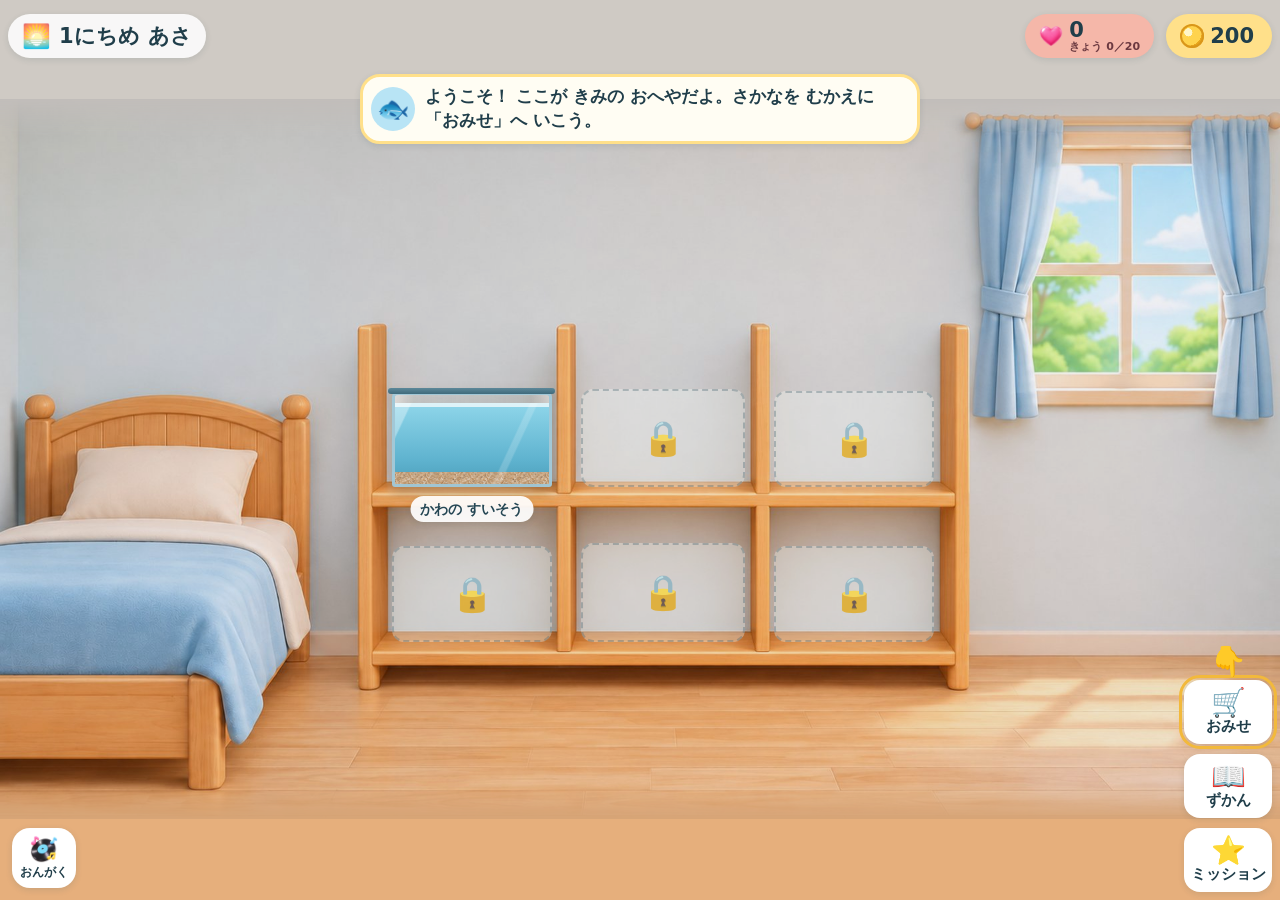
==== commit 8fcef8ad: "v0.3.0 がめんが くらく ならない・かいは べつわく2ひき・きぐ4つ・ビタミン・BGM 5きょく Co-Authored-By: Claude Opus 5.5 <noreply@anthrop" ====
--- a/index.html
+++ b/index.html
@@ -47,6 +47,9 @@
   <section id="scr-tank" class="screen" data-screen="tank" hidden>
     <canvas id="aq"></canvas>
     <canvas id="aq-salt" hidden></canvas>
+    <div id="tank-cap" hidden></div>
+    <button id="feeder-sw" hidden aria-label="じどう えさやり"><img src="assets/items/auto_feeder.png" alt=""><span class="fs-lb">じどう えさ</span><span class="fs-state">オン</span></button>
+    <div id="thermo" hidden><span class="th-title">🌡️ おんど</span><div class="th-steps"></div></div>
     <div id="tank-title"><button class="tt-prev" aria-label="まえの すいそう">◀</button><div class="tt-body"><span class="tt-name"></span><span class="tt-water"></span><span class="tt-dots"></span></div><button class="tt-next" aria-label="つぎの すいそう">▶</button></div>
     <div id="tank-pops"></div>
     <div id="gauges" class="panel">
@@ -57,6 +60,7 @@
     </div>
     <div id="care" class="dock">
       <button class="care-btn" data-care="feed"><img src="assets/items/food_flake.png" alt=""><span class="lb">えさ</span></button>
+      <button class="care-btn vit" data-care="vitamin" hidden><img src="assets/items/food_vitamin.png" alt="" onerror="this.replaceWith(Object.assign(document.createElement('span'),{className:'care-emoji',textContent:'💊'}))"><span class="lb">ビタミン<small class="vit-sub">げんきの もと</small><small class="vit-left"></small></span></button>
       <button class="care-btn" data-care="water"><img src="assets/items/water_change.png" alt=""><span class="lb">みずかえ</span></button>
       <button class="care-btn" data-care="clean"><span class="care-emoji">🥅</span><span class="lb">そうじ</span></button>
       <button class="care-btn" data-care="photo"><span class="care-emoji">📷</span><span class="lb">しゃしん</span></button>
@@ -100,6 +104,13 @@
   <div id="guide" hidden><div class="guide-face">🐟</div><div class="guide-text"></div><button class="guide-ok pill" hidden>OK</button></div>
   <div id="guide-arrow" hidden>👇</div>
 
+  <!-- おんがく（js/bgm.js が あるときだけ 出す） -->
+  <button id="btn-bgm" hidden aria-label="おんがく"><span class="bgm-ic" aria-hidden="true"></span><span class="lb">おんがく</span></button>
+  <div id="bgm-picker" class="modal" hidden><div class="bgm-panel">
+    <div class="bgm-head"><span class="bgm-h">おんがくを えらぶ</span><span class="bgm-state"></span><span class="spacer"></span><button class="btn bgm-stop">■ とめる</button><button class="bgm-close" aria-label="とじる">✕</button></div>
+    <div class="bgm-list"></div>
+  </div></div>
+
   <!-- かいほうの おいわい -->
   <div id="celebrate" hidden><div class="confetti"></div><div class="cel-box"><div class="cel-ic">🌊</div><div class="cel-text"></div><div class="cel-sub"></div><div class="cel-btns"><button class="btn soft cel-ok">やったー！</button><button class="btn primary cel-shop">🛒 おみせへ</button></div></div></div>
 
--- a/css/style.css
+++ b/css/style.css
@@ -509,3 +509,81 @@
   #tank-title .tt-body { min-width: 96px; max-width: 140px; padding: 3px 8px; }
   #tank-title .tt-name { font-size: 14px; }
 }
+
+/* ---------- v0.3：おんがく（Codex 案） ---------- */
+#btn-bgm { position: absolute; z-index: 21; left: calc(var(--safe-l) + 12px); bottom: calc(var(--safe-b) + 12px); width: 64px; height: 60px; border-radius: 18px; background: #fff; box-shadow: 0 2px 6px rgba(49, 90, 104, 0.15); display: flex; flex-direction: column; align-items: center; justify-content: center; gap: 1px; font-size: 12px; }
+#btn-bgm .bgm-ic { width: 28px; height: 28px; background: url(../assets/items/bgm.png) center / contain no-repeat; }
+#btn-bgm .bgm-ic:empty::before { content: ''; }
+#btn-bgm.playing { outline: 3px solid #39a7bc; outline-offset: -3px; }
+#btn-bgm.playing::after { content: ''; position: absolute; top: 4px; right: 4px; width: 10px; height: 10px; border-radius: 50%; background: #39a7bc; }
+body.photo #btn-bgm, body.idle #btn-bgm { display: none !important; }
+#scr-tank #hint-mini, #hint-mini { left: calc(var(--safe-l) + 84px); }
+#bgm-picker { z-index: 85; background: rgba(23, 61, 77, 0.4); }
+#bgm-picker .bgm-panel { width: min(716px, calc(100% - 24px)); max-height: calc(100% - 16px); overflow: auto; padding: 14px 16px; border-radius: 24px; background: #fff; box-shadow: var(--shadow-strong); }
+#bgm-picker .bgm-head { display: flex; align-items: center; gap: 8px; margin-bottom: 8px; }
+#bgm-picker .bgm-h { font-size: 20px; color: #234b5b; }
+#bgm-picker .bgm-state { font-size: 14px; color: var(--ink-soft); }
+#bgm-picker .spacer { flex: 1; }
+#bgm-picker .btn { min-width: 64px; min-height: 44px; padding: 0 14px; }
+#bgm-picker .bgm-list { display: flex; flex-direction: column; gap: 6px; }
+.bgm-row { display: flex; align-items: center; gap: 10px; min-height: 52px; padding: 4px 14px; border-radius: 14px; background: #eff7f7; text-align: left; border: 2px solid transparent; }
+.bgm-row.on { background: #ddf5f7; border-color: #39a7bc; }
+.bgm-body { flex: 1; display: grid; }
+.bgm-title { font-size: 16px; }
+.bgm-note { font-size: 13px; color: var(--ink-soft); }
+.bgm-mark { font-size: 14px; color: #1f7f92; white-space: nowrap; }
+
+/* ---------- v0.3：ビタミン・定員・おんど ダイヤル ---------- */
+.care-btn .vit-left { display: block; font-size: 12px; line-height: 1; color: #634d16; }
+.care-btn.vit { background: #fff3c4; }
+.care-btn.vit .lb { line-height: 1.1; }
+#tank-cap { position: absolute; z-index: 10; right: calc(var(--safe-r) + 8px); bottom: calc(var(--safe-b) + 70px); display: flex; gap: 6px; pointer-events: none; }
+#tank-cap span { padding: 2px 10px; border-radius: 12px; background: rgba(255,255,255,0.9); font-size: 13px; color: #234b5b; box-shadow: var(--shadow); }
+#tank-cap span.full, #shop-tank .st-cap .full { background: #fff0d9; }
+#shop-tank .st-cap { margin-left: auto; display: flex; gap: 6px; }
+#shop-tank .st-cap span { padding: 2px 10px; border-radius: 14px; background: #fff; font-size: 14px; white-space: nowrap; }
+#thermo { position: absolute; z-index: 10; left: calc(var(--safe-l) + 8px); top: calc(var(--safe-t) + var(--hud-h) + 12px + 4 * 52px); display: flex; flex-direction: column; gap: 4px; padding: 6px; border-radius: 14px; background: rgba(255,255,255,0.9); box-shadow: var(--shadow); }
+#thermo .th-title { font-size: 12px; color: var(--ink-soft); padding-left: 4px; }
+#thermo .th-steps { display: flex; gap: 4px; }
+#thermo .th-step { min-width: 44px; min-height: 44px; padding: 2px 6px; border-radius: 12px; background: #eff7f7; display: grid; justify-items: center; font-size: 12px; line-height: 1.1; border: 2px solid transparent; }
+#thermo .th-step.on { background: #ddf5f7; border-color: #39a7bc; }
+#thermo .th-step.out { background: #fff7ee; }
+#thermo .th-deg { font-size: 11px; color: var(--ink-soft); }
+#thermo .th-fish { width: 26px; height: 14px; object-fit: contain; }
+#thermo .th-face { font-size: 14px; }
+body.idle #thermo, body.idle #tank-cap, body.photo #thermo, body.photo #tank-cap { opacity: 0; pointer-events: none; }
+@media (max-height: 500px) {
+  #thermo { top: calc(var(--safe-t) + 60px + 4 * 48px); }
+  #thermo .th-title { display: none; }
+  .care-btn { min-width: 92px; padding: 0 10px 0 6px; }
+  .care-btn[data-care="photo"] .lb { display: none; }
+  .care-btn[data-care="photo"] { min-width: 56px; padding: 0 8px; }
+  #tank-cap { bottom: calc(var(--safe-b) + 68px); }
+  #tank-cap span { font-size: 12px; }
+}
+/* v0.3：左は ゲージ・おんがく・💡、右は 魚カード・おんど・定員（かさならない ように） */
+#thermo { left: auto; right: calc(var(--safe-r) + 8px); top: auto; bottom: calc(var(--safe-b) + 100px); }
+#scr-tank #hint-mini, #hint-mini { left: calc(var(--safe-l) + 12px); bottom: calc(var(--safe-b) + 84px); }
+@media (max-height: 500px) { #thermo { top: auto; bottom: calc(var(--safe-b) + 96px); } }
+@media (min-height: 600px) and (min-width: 900px) { #tank-cap { bottom: calc(var(--safe-b) + 92px); } #thermo { bottom: calc(var(--safe-b) + 128px); } #scr-tank #hint-mini, #hint-mini { bottom: calc(var(--safe-b) + 84px); } }
+
+/* v0.3 てなおし：じどう えさやり スイッチ・ダイヤルの えらべない 段・ヒントは 右の きぐと かさならない ように */
+#feeder-sw { position: absolute; z-index: 10; right: calc(var(--safe-r) + 8px); bottom: calc(var(--safe-b) + 170px); display: flex; align-items: center; gap: 4px; min-height: 44px; padding: 2px 10px 2px 4px; border-radius: 14px; background: rgba(255,255,255,0.9); box-shadow: var(--shadow); font-size: 13px; }
+#feeder-sw img { width: 32px; height: 32px; object-fit: contain; }
+#feeder-sw .fs-state { padding: 0 8px; border-radius: 10px; background: #eef3f1; color: var(--ink-soft); }
+#feeder-sw.on .fs-state { background: var(--good); color: var(--ink); }
+#thermo .th-step.out { background: #eef2f0; color: #8aa0a8; }
+#thermo .th-step.out .th-fish { opacity: 0.8; }
+body.idle #feeder-sw, body.photo #feeder-sw { opacity: 0; pointer-events: none; }
+@media (max-height: 500px) {
+  .hint { left: calc(var(--safe-l) + 140px); right: calc(var(--safe-r) + 236px); width: auto; min-width: 0; transform: none; }
+  #feeder-sw { bottom: calc(var(--safe-b) + 160px); }
+}
+@media (min-height: 600px) and (min-width: 900px) { #feeder-sw { bottom: calc(var(--safe-b) + 220px); } }
+
+/* さいごの てなおし：ビタミンの ひとこと・おんがくの「とめる」と「とじる」を わける */
+.care-btn .vit-sub { display: block; font-size: 10px; line-height: 1; color: #8a6d1d; }
+.shop-item .vit-note { color: #634d16; font-size: 12px; }
+#bgm-picker .bgm-stop { background: #f5b7a9; color: #203e4a; min-width: 110px; border-radius: 22px; }
+#bgm-picker .bgm-close { width: 44px; height: 44px; border-radius: 50%; background: #eef3f1; font-size: 20px; font-weight: 900; margin-left: 16px; }
+@media (max-height: 500px) { .care-btn .vit-sub { display: none; } }
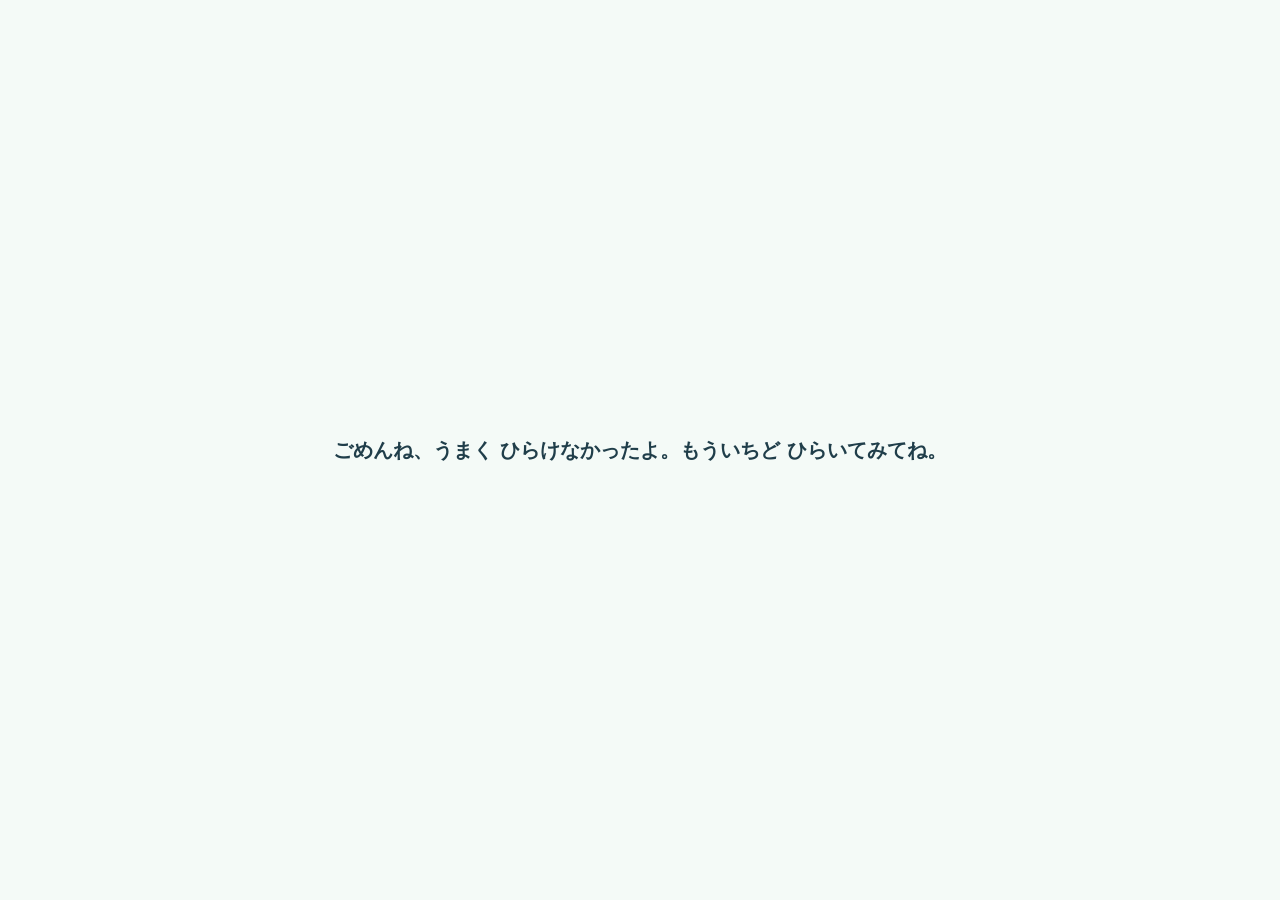
==== commit 49118b1b: "v0.5 の したじゅんび：画面の さしこみ口（G.addScreen）・へやの ボタン・なでて コイン 6 Co-Authored-By: Claude Opus 5.5 <noreply@anth" ====
--- a/index.html
+++ b/index.html
@@ -14,6 +14,8 @@
 <link rel="icon" href="icon-192.png">
 <link rel="apple-touch-icon" href="icon-180.png">
 <link rel="stylesheet" href="css/style.css">
+<link rel="stylesheet" href="css/help.css">   <!-- v0.5 案内係：ヘルプ・こうしん りれき -->
+<link rel="stylesheet" href="css/play.css">   <!-- v0.5 ゲーム係：ミニゲーム・かりすいそう・プレイヤー -->
 </head>
 <body>
 <div id="app">
@@ -40,7 +42,16 @@
       <button class="nav-btn" data-go="shop"><span class="nav-ic">🛒</span><span class="lb">おみせ</span></button>
       <button class="nav-btn" data-go="dex"><span class="nav-ic">📖</span><span class="lb">ずかん</span></button>
       <button class="nav-btn" data-go="missions"><span class="nav-ic">⭐</span><span class="lb">ミッション</span><span class="badge" hidden></span></button>
+      <!-- v0.5 ゲーム係：ミニゲーム・かりすいそう（G.addScreen で とうろく）-->
+      <button class="nav-btn" data-go="minigame" hidden><span class="nav-ic">🎮</span><span class="lb">ミニゲーム</span></button>
+      <button class="nav-btn" data-go="box" hidden><span class="nav-ic">📦</span><span class="lb">かりすいそう</span></button>
     </nav>
+    <!-- v0.5：へやの すみの ちいさな ボタン（プレイヤー＝ゲーム係、ヘルプ・こうしん りれき＝案内係）-->
+    <div id="room-corner">
+      <button class="corner-btn" id="btn-player" data-go="player" hidden><span class="nav-ic">👤</span><span class="lb">プレイヤー</span></button>
+      <button class="corner-btn" id="btn-help" data-go="help" hidden><span class="nav-ic">❓</span><span class="lb">ヘルプ</span></button>
+      <button class="corner-btn" id="btn-log" data-go="changelog" hidden><span class="nav-ic">📜</span><span class="lb">こうしん りれき</span></button>
+    </div>
   </section>
 
   <!-- すいそう -->
--- a/css/style.css
+++ b/css/style.css
@@ -264,6 +264,7 @@
 .shop-item .nm, .dex-item .nm { font-size: var(--fs-s); line-height: 1.2; }
 .shop-item .price { display: inline-flex; align-items: center; gap: 4px; padding: 3px 10px; border-radius: 999px; background: var(--coin); font-size: var(--fs-s); }
 .shop-item .price .coin-ic { width: 18px; height: 18px; }
+.shop-item .deal-badge { position: absolute; top: 6px; left: 6px; z-index: 1; padding: 2px 10px; border-radius: 999px; background: #ff7a59; color: #fff; font-weight: 700; font-size: var(--fs-s); box-shadow: 0 2px 0 rgba(150, 50, 30, 0.35); transform: rotate(-6deg); }
 .shop-item.cant .price { background: #eef3f1; color: #4d6a74; }
 .shop-item.owned .price { background: var(--good); }
 .shop-item.locked { opacity: 0.6; }
--- a/css/help.css
+++ b/css/help.css
@@ -0,0 +1 @@
+/* v0.5 案内係：ヘルプ・こうしん りれき */
--- a/css/play.css
+++ b/css/play.css
@@ -0,0 +1 @@
+/* v0.5 ゲーム係：ミニゲーム・かりすいそう・プレイヤー */
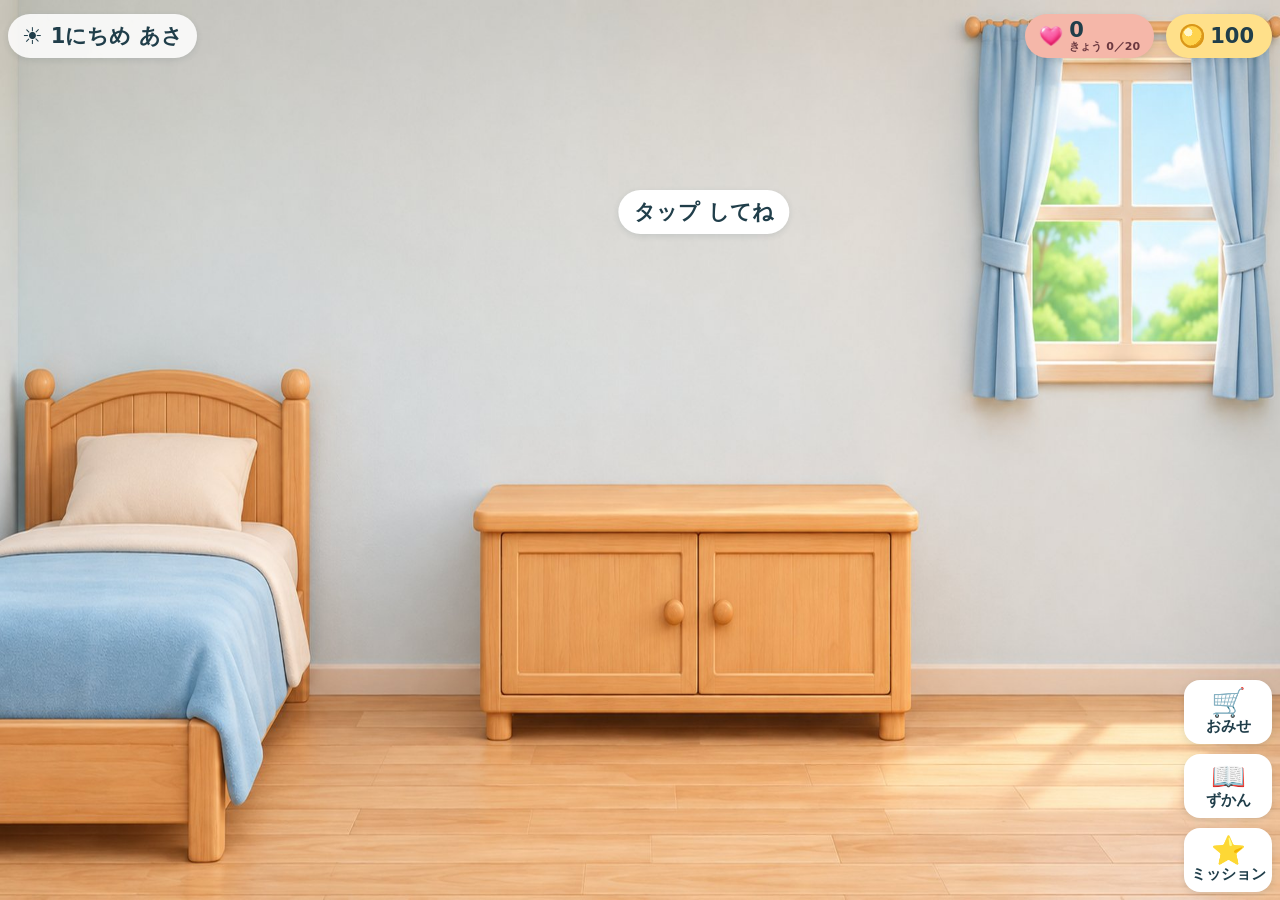
==== commit be31f62d: "v0.5.0 こうしん りれき・ヘルプ・さかな あて クイズ・かりすいそう・プレイヤー がめん・せの たかい かざり 4つ・おせわ コイン 2ばい Co-Authored-By: Claude Opu" ====
--- a/index.html
+++ b/index.html
@@ -111,6 +111,36 @@
     <div id="mission-list" class="list"></div>
   </section>
 
+  <!-- v0.5 案内係：ヘルプ（うしろは うみの え）・こうしん りれき -->
+  <section id="scr-help" class="screen sheet" data-screen="help" hidden>
+    <div class="sheet-head"><h2>ヘルプ</h2><span class="help-sub">こまったら ここを みてね</span></div>
+    <div class="help-wrap">
+      <nav id="help-nav" class="list" role="tablist" aria-label="ヘルプの みだし"></nav>
+      <div id="help-body" class="list" role="tabpanel"></div>
+    </div>
+  </section>
+
+  <section id="scr-changelog" class="screen sheet" data-screen="changelog" hidden>
+    <div class="sheet-head"><h2>こうしん りれき</h2><span class="help-sub">あたらしく なった ところ</span></div>
+    <div id="log-list" class="list"></div>
+  </section>
+
+  <!-- v0.5 ゲーム係：ミニゲーム・かりすいそう・プレイヤー（js/ui/minigame.js・box.js・player.js） -->
+  <section id="scr-minigame" class="screen sheet" data-screen="minigame" hidden>
+    <div class="sheet-head"><h2>ミニゲーム</h2></div>
+    <div id="mg-body" class="mg-menu"></div>
+  </section>
+
+  <section id="scr-box" class="screen sheet" data-screen="box" hidden>
+    <div class="sheet-head"><h2>かりすいそう</h2><div id="box-count" class="rate"></div><div id="box-tabs" class="tabs"></div></div>
+    <div id="box-list" class="grid"></div>
+  </section>
+
+  <section id="scr-player" class="screen sheet" data-screen="player" hidden>
+    <div class="sheet-head"><h2>プレイヤー</h2><span class="pl-sub-head">きみの おせわ きろく</span></div>
+    <div id="player-body" class="list"></div>
+  </section>
+
   <!-- チュートリアルの ふきだし -->
   <div id="guide" hidden><div class="guide-face">🐟</div><div class="guide-text"></div><button class="guide-ok pill" hidden>OK</button></div>
   <div id="guide-arrow" hidden>👇</div>
--- a/css/help.css
+++ b/css/help.css
@@ -1 +1,123 @@
 /* v0.5 案内係：ヘルプ・こうしん りれき */
+
+/* ---------- へやの すみの ちいさな ボタン（ひだりうえ、じかんの したに よこならび） ---------- */
+#room-corner {
+  position: absolute; z-index: 20; display: flex; gap: 8px;
+  left: calc(var(--safe-l) + 12px); top: calc(var(--safe-t) + var(--hud-h) + 22px);
+}
+.corner-btn {
+  display: flex; align-items: center; gap: 4px; min-height: 44px; padding: 0 12px 0 8px;
+  border-radius: 999px; background: rgba(255, 255, 255, 0.9); box-shadow: var(--shadow);
+  font-size: var(--fs-s); font-weight: 700; color: var(--ink); white-space: nowrap;
+}
+.corner-btn .nav-ic { font-size: 20px; line-height: 1; }
+.corner-btn:active { transform: translateY(2px); }
+#btn-help { background: rgba(214, 240, 250, 0.94); }
+#btn-log { background: rgba(255, 244, 214, 0.94); }
+body.zooming #room-corner { opacity: 0; transition: opacity 200ms; }
+@media (max-height: 500px) {
+  #room-corner { top: calc(var(--safe-t) + var(--hud-h) + 16px); gap: 6px; }
+  .corner-btn { min-height: 40px; padding: 0 10px 0 6px; font-size: 13px; }
+  .corner-btn .nav-ic { font-size: 18px; }
+}
+@media (min-height: 600px) and (min-width: 900px) {
+  .corner-btn { min-height: 50px; padding: 0 16px 0 10px; font-size: 17px; }
+  .corner-btn .nav-ic { font-size: 24px; }
+}
+
+/* ---------- ヘルプ・りれき の シート（うしろに うみの え） ---------- */
+#scr-help, #scr-changelog {
+  background: #cdeef7 url(../assets/ui/help_bg.jpg) center bottom / cover no-repeat;
+}
+#scr-help .sheet-head h2, #scr-changelog .sheet-head h2 {
+  padding: 2px 16px; border-radius: 999px; background: rgba(255, 255, 255, 0.88); box-shadow: var(--shadow);
+}
+.help-sub { padding: 3px 12px; border-radius: 999px; background: rgba(255, 255, 255, 0.7); font-size: var(--fs-s); color: var(--ink-soft); }
+
+/* ヘルプ：ひだりに みだし、みぎに カード。りょうはしの さかなが すこし みえるように まんなかに よせる */
+.help-wrap {
+  flex: 1; min-height: 0; display: flex; gap: 10px;
+  width: 100%; max-width: 860px; margin: 0 auto;
+}
+#help-nav { flex: none; width: 168px; gap: 6px; padding: 2px 4px 10px; }
+.help-tab {
+  display: flex; align-items: center; gap: 6px; min-height: 46px; padding: 4px 10px; flex: none;
+  border-radius: 16px; background: rgba(255, 255, 255, 0.82); box-shadow: var(--shadow);
+  font-size: var(--fs-s); font-weight: 700; color: var(--ink); text-align: left; line-height: 1.2;
+}
+.help-tab-ic { font-size: 22px; line-height: 1; flex: none; }
+.help-tab.on { background: var(--main); outline: 3px solid #fff; box-shadow: var(--shadow-strong); }
+
+#help-body {
+  flex: 1 1 auto; align-self: flex-start; max-height: 100%; min-width: 0; gap: 10px; padding: 12px 16px 16px;
+  border-radius: var(--r-card); background: rgba(255, 255, 255, 0.9); box-shadow: var(--shadow-strong);
+}
+.help-title { display: flex; align-items: center; gap: 10px; }
+.help-title h3 { margin: 0; font-size: var(--fs-h); }
+.help-title-pic { width: 56px; height: 40px; object-fit: contain; }
+.help-title-ic { font-size: 32px; }
+.help-topic { padding: 8px 12px 10px; border-radius: 16px; background: rgba(240, 249, 252, 0.95); border: 2px solid #d7eef5; }
+.help-h { display: flex; align-items: center; gap: 8px; margin-bottom: 2px; }
+.help-h h4 { margin: 0; font-size: var(--fs); color: #1f6f8b; }
+.help-h-pic { width: 32px; height: 32px; object-fit: contain; flex: none; }
+.help-h-dot { width: 12px; height: 12px; border-radius: 50%; background: var(--main-deep); flex: none; margin: 0 4px; }
+.help-topic ul { margin: 0; padding-left: 1.3em; }
+.help-topic li { font-size: var(--fs); line-height: 1.55; word-break: keep-all; overflow-wrap: anywhere; }
+.help-topic li::marker { color: var(--main-deep); }
+.help-note { margin: 6px 0 0; padding: 5px 10px; border-radius: 10px; background: #fff7e3; font-size: 13px; line-height: 1.5; color: var(--ink-soft); word-break: keep-all; overflow-wrap: anywhere; }
+.help-note-lb { display: inline-block; margin-right: 6px; padding: 0 8px; border-radius: 999px; background: var(--coin); color: var(--ink); font-weight: 700; }
+
+/* ---------- こうしん りれき ---------- */
+#log-list { width: 100%; max-width: 760px; margin: 0 auto; gap: 10px; }
+.log-card { flex: none; border-radius: var(--r-card); background: rgba(255, 255, 255, 0.9); box-shadow: var(--shadow); overflow: hidden; }
+.log-card.newest { background: rgba(255, 255, 255, 0.95); outline: 3px solid var(--coin-deep); outline-offset: -3px; box-shadow: var(--shadow-strong); }
+.log-head { width: 100%; display: flex; align-items: center; flex-wrap: wrap; gap: 4px 8px; padding: 10px 14px; text-align: left; color: var(--ink); min-height: 48px; }
+.log-ver { padding: 1px 10px; border-radius: 999px; background: var(--main); font-weight: 700; font-size: var(--fs-s); }
+.log-new { padding: 1px 10px; border-radius: 999px; background: var(--coin); font-weight: 700; font-size: var(--fs-s); }
+.log-date { font-size: 13px; color: var(--ink-soft); }
+.log-name { flex-basis: 100%; font-size: var(--fs); font-weight: 700; word-break: keep-all; overflow-wrap: anywhere; }
+.log-card:not(.newest) .log-name { flex-basis: auto; flex: 1; }
+.log-more { margin-left: auto; color: var(--main-deep); font-size: 14px; transition: transform 150ms; }
+.log-card.open .log-more { transform: rotate(180deg); }
+.log-items { display: none; margin: 0; padding: 0 16px 12px 2.2em; }
+.log-card.open .log-items { display: block; }
+.log-items li { font-size: var(--fs-s); line-height: 1.6; word-break: keep-all; overflow-wrap: anywhere; }
+
+/* したに つづきが ある あいず（スクロールの とちゅうだけ） */
+.more-cue { position: sticky; bottom: -12px; flex: none; margin-top: -34px; height: 34px; pointer-events: none;
+  display: flex; align-items: flex-end; justify-content: center; }
+.more-cue[hidden] { display: none; }
+.more-cue span { padding: 2px 14px; border-radius: 999px; background: var(--main-deep); color: #fff; font-size: 13px; font-weight: 700;
+  box-shadow: var(--shadow); animation: cue-bob 1.6s ease-in-out infinite; }
+#log-list .more-cue { bottom: 0; }
+@keyframes cue-bob { 0%, 100% { transform: translateY(0); } 50% { transform: translateY(3px); } }
+@media (prefers-reduced-motion: reduce) { .more-cue span { animation: none; } }
+
+/* スマホ横（ひくい がめん） */
+@media (max-height: 500px) {
+  #scr-help.sheet, #scr-changelog.sheet { padding-top: calc(var(--safe-t) + var(--hud-h) + 12px); }
+  #scr-help .sheet-head, #scr-changelog .sheet-head { margin-bottom: 6px; }
+  #scr-help .sheet-head h2, #scr-changelog .sheet-head h2 { font-size: 20px; }
+  .help-sub { font-size: 13px; }
+  #help-nav { width: 148px; gap: 4px; padding-bottom: 4px; }
+  .help-tab { min-height: 36px; font-size: 14px; padding: 2px 8px; border-radius: 13px; }
+  .help-tab-ic { font-size: 19px; }
+  #help-body { padding: 8px 12px 12px; gap: 8px; }
+  .help-title h3 { font-size: 19px; }
+  .help-title-pic { width: 44px; height: 30px; }
+  .help-topic { padding: 6px 10px 8px; }
+  .help-h h4 { font-size: 16px; }
+  .help-h-pic { width: 26px; height: 26px; }
+  .help-topic li { font-size: 15px; line-height: 1.5; }
+  .help-note { font-size: 12px; }
+  .log-head { padding: 8px 12px; min-height: 44px; }
+  .log-name { font-size: 16px; }
+  .log-items li { font-size: 14px; }
+}
+@media (min-height: 600px) and (min-width: 900px) {
+  #help-nav { width: 200px; gap: 8px; }
+  .help-tab { min-height: 56px; font-size: 17px; }
+  .help-tab-ic { font-size: 26px; }
+  .help-topic li { font-size: 19px; }
+  .help-note { font-size: 14px; }
+}
--- a/css/play.css
+++ b/css/play.css
@@ -1 +1,200 @@
 /* v0.5 ゲーム係：ミニゲーム・かりすいそう・プレイヤー */
+
+/* ---------- へやの ボタン：5つに なったら スマホ横は 2れつ（もとの 3つは みぎはし のまま） ---------- */
+@media (max-height: 500px) {
+  #room-nav { display: grid; grid-template-rows: repeat(3, auto); grid-auto-flow: column; direction: rtl; gap: 8px; }
+  #room-nav > * { direction: ltr; }
+  #room-nav .nav-btn { width: 82px; height: 58px; font-size: 13px; }
+  #room-nav .nav-btn .nav-ic { font-size: 24px; }
+}
+#room-nav .nav-btn[data-go="minigame"] { background: #fff4d6; }
+#room-nav .nav-btn[data-go="box"] { background: #e3f4ec; }
+#btn-player { background: rgba(255, 228, 236, 0.94); }
+/* スマホ横：すみの ボタンの 列と「タップ してね」が かさならない ように、ふきだしを 水槽の 上の はしに おろす（Codex・agy の 点検） */
+@media (max-height: 500px) {
+  #room-tank-tip { animation-name: tipIn; font-size: 14px; padding: 4px 12px; }
+  @keyframes tipIn { 0%, 100% { transform: translate(-50%, 30%); } 50% { transform: translate(-50%, calc(30% - 5px)); } }
+}
+/* ゲーム係の シートでは おしらせを 下に（名前や えに かぶらない ように） */
+body.on-sheet:has(#scr-box:not([hidden]), #scr-minigame:not([hidden]), #scr-player:not([hidden])) #toasts { top: auto; bottom: calc(var(--safe-b) + 10px); }
+
+/* ---------- 魚カードの「かりすいそうへ」 ---------- */
+.card .c-tobox { width: 100%; min-height: 44px; margin-top: 6px; font-size: 15px; padding: 0 8px; }
+@media (max-height: 500px) { .card:has(.c-tobox) { max-height: 236px; } .card .c-tobox { margin-top: 4px; font-size: 14px; } }
+
+/* ---------- かりすいそう ---------- */
+#scr-box .sheet-head .tabs { margin-left: auto; }
+#scr-box .tab { min-width: 72px; }
+.box-item {
+  position: relative; display: flex; flex-direction: column; align-items: center; gap: 4px; padding: 8px 8px 10px;
+  border-radius: var(--r-card); background: var(--card); box-shadow: var(--shadow); text-align: center; min-height: 140px;
+}
+.box-item:active { transform: translateY(2px); }
+.box-item .pic { width: 100%; height: 72px; flex: none; overflow: hidden; display: flex; align-items: center; justify-content: center; padding: 4px; border-radius: 14px;
+  background: linear-gradient(180deg, #e9f7fc, #d3eef6); }
+.box-item .pic img { width: 100%; height: 100%; min-height: 0; object-fit: contain; display: block; }
+.box-item .pic-alt { font-size: 34px; }
+.box-item .nm { font-size: var(--fs-s); line-height: 1.2; }
+.box-item.no-room .pic { filter: saturate(0.6); }
+.bx-tags { display: flex; gap: 4px; flex-wrap: wrap; justify-content: center; }
+.bx-stage { display: inline-block; font-size: 12px; line-height: 1.6; padding: 0 8px; border-radius: 999px; background: #eef3f1; white-space: nowrap; }
+.bx-stage.s1 { background: var(--coin); }
+.bx-stage.s2 { background: var(--care); }
+.bx-line { display: flex; align-items: center; justify-content: center; gap: 6px; flex-wrap: wrap; }
+.bx-hearts { display: inline-flex; gap: 2px; }
+.bx-hearts i { width: 15px; height: 14px; display: block; background: #4d6a74; -webkit-mask: var(--heart) center / contain no-repeat; mask: var(--heart) center / contain no-repeat; opacity: 0.22; }
+.bx-hearts i.on { background: #e98c78; opacity: 1; }
+.bx-warn { color: #b4553f !important; margin-top: 4px; }
+.bx-ng { margin-top: 4px; display: flex; flex-direction: column; gap: 1px; font-size: 13px; color: var(--ink-soft); }
+.bx-ng-row .water-tag { opacity: 0.7; }
+.modal-btns:has(.go-tank) { flex-wrap: wrap; }
+.modal-btns .go-tank { min-height: 48px; }
+.box-empty { grid-column: 1 / -1; display: flex; flex-direction: column; align-items: center; gap: 6px; padding: 24px 16px; text-align: center; font-size: var(--fs); color: var(--ink-soft); }
+.box-empty .be-ic { font-size: 44px; }
+.box-empty .small { font-size: var(--fs-s); max-width: 460px; line-height: 1.5; }
+@media (max-height: 420px) {
+  .box-item { min-height: 0; padding: 4px 6px 6px; gap: 2px; }
+  .box-item .pic { height: 46px; }
+  .box-empty { padding: 8px; }
+  .box-empty .be-ic { font-size: 32px; }
+}
+@media (min-height: 600px) and (min-width: 900px) { .box-item .pic { height: 100px; } .bx-stage { font-size: 14px; } }
+
+/* ---------- ミニゲーム ---------- */
+#mg-body { flex: 1; min-height: 0; display: flex; }
+.mg-menu { flex-direction: column; gap: 10px; align-items: center; justify-content: center; }
+.mg-card {
+  display: flex; align-items: center; gap: 14px; width: min(640px, 100%); padding: 14px 18px;
+  border-radius: var(--r-card); background: var(--card); box-shadow: var(--shadow-strong);
+}
+.mg-ic { font-size: 54px; width: 84px; height: 84px; display: grid; place-items: center; border-radius: 22px; background: linear-gradient(180deg, #d9f1fa, #b8e4f5); flex: none; }
+.mg-info { flex: 1; min-width: 0; display: flex; flex-direction: column; gap: 2px; }
+.mg-name { font-size: var(--fs-h); font-weight: 700; }
+.mg-desc, .mg-prize, .mg-best { font-size: var(--fs-s); color: var(--ink-soft); }
+.mg-prize .coin-ic { margin: 0 2px; }
+.mg-best { color: var(--coin-deep); font-weight: 700; }
+.mg-go { display: flex; flex-direction: column; align-items: center; gap: 4px; flex: none; }
+.mg-play { min-height: 56px; min-width: 132px; font-size: var(--fs); display: inline-flex; align-items: center; justify-content: center; gap: 6px; }
+.mg-cost small { font-size: 0.75em; margin-left: 2px; }
+.mg-cost { display: inline-flex; align-items: center; gap: 2px; padding: 0 8px; border-radius: 999px; background: rgba(255, 255, 255, 0.7); }
+.btn.cant { background: #eef3f1; color: var(--ink-soft); }
+.mg-max { font-size: 13px; color: var(--ink-soft); }
+.mg-short { font-size: 14px; color: #b4553f; font-weight: 700; }
+.mg-tip { font-size: var(--fs-s); color: var(--ink-soft); padding: 4px 14px; border-radius: 999px; background: rgba(255, 255, 255, 0.7); }
+
+/* クイズ：ひだりに え、みぎに 3つの なまえ */
+.mg-play-area { gap: 14px; align-items: stretch; }
+.qz-left { flex: 1.2; min-width: 0; display: flex; flex-direction: column; gap: 6px; }
+.qz-top { display: flex; align-items: center; gap: 10px; }
+.qz-n { font-size: var(--fs-s); font-weight: 700; padding: 2px 12px; border-radius: 999px; background: var(--main); white-space: nowrap; }
+.qz-dots { display: flex; gap: 6px; }
+.qz-dots i { width: 14px; height: 14px; border-radius: 50%; background: #dfe8e5; display: block; }
+.qz-dots i.now { background: var(--main-deep); box-shadow: 0 0 0 3px rgba(111, 195, 227, 0.3); }
+.qz-dots i.ok { background: var(--good-deep); }
+.qz-dots i.ng { background: #f2c7bd; }
+.qz-pic {
+  position: relative; flex: 1; min-height: 0; max-height: 460px; display: grid; place-items: center; border-radius: var(--r-card);
+  background: radial-gradient(ellipse at 50% 40%, #f2fbff 0 30%, #cdeef8 70%, #b5e2f1); box-shadow: inset 0 0 0 3px rgba(255, 255, 255, 0.7);
+  overflow: hidden;
+}
+.qz-pic img { width: 78%; height: 78%; object-fit: contain; display: block; filter: drop-shadow(0 6px 6px rgba(32, 62, 74, 0.18)); animation: qzSwim 3s ease-in-out infinite; }
+@keyframes qzSwim { 50% { transform: translate(6px, -6px) rotate(-2deg); } }
+.qz-pic.jump img { animation: qzJump 0.7s ease; }
+@keyframes qzJump { 30% { transform: translateY(-24px) scale(1.08) rotate(-6deg); } 60% { transform: translateY(0) scale(0.97); } }
+.qz-pic.wiggle img { animation: qzWiggle 0.5s ease; }
+@keyframes qzWiggle { 25% { transform: rotate(-6deg); } 75% { transform: rotate(6deg); } }
+.qz-ask { text-align: center; font-size: var(--fs-h); font-weight: 700; margin-bottom: 2px; }
+.qz-mark { position: absolute; inset: 0; display: grid; place-items: center; pointer-events: none; }
+.qz-mark .qz-word { position: absolute; bottom: 10px; padding: 4px 18px; border-radius: 999px; font-size: var(--fs-h); font-weight: 900; background: #fff; box-shadow: var(--shadow-strong); animation: qzPop 0.35s ease; }
+.qz-mark.ok .qz-word { color: #2f9a6a; }
+.qz-mark.ng .qz-word { color: #b4553f; font-size: var(--fs); }
+.qz-ring { width: min(86%, 300px); aspect-ratio: 1; border-radius: 50%; border: 10px solid rgba(255, 122, 89, 0.5); animation: qzPop 0.35s ease; }
+@keyframes qzPop { 0% { transform: scale(0.4); opacity: 0; } 70% { transform: scale(1.1); opacity: 1; } }
+.qz-sparks { position: absolute; left: 50%; top: 50%; width: 0; height: 0; pointer-events: none; z-index: 2; }
+.qz-sparks i { position: absolute; font-style: normal; font-size: 22px; transform: translate(-50%, -50%); animation: qzSpark 1s ease-out forwards; }
+@keyframes qzSpark { 0% { transform: translate(-50%, -50%) scale(0.3); opacity: 1; } 100% { transform: translate(calc(-50% + var(--x)), calc(-50% + var(--y))) scale(1.1); opacity: 0; } }
+
+.qz-right { flex: 1; min-width: 0; display: flex; flex-direction: column; gap: 10px; justify-content: center; }
+.qz-choice {
+  min-height: 60px; padding: 6px 14px; border-radius: 18px; background: var(--card); box-shadow: var(--shadow-strong);
+  font-size: var(--fs); font-weight: 700; color: var(--ink); line-height: 1.2; text-align: center;
+}
+.qz-choice:active { transform: translateY(2px); }
+.qz-choice:disabled { opacity: 1; }
+.qz-choice.done:not(.right):not(.wrong) { opacity: 0.45; }
+.qz-choice.right { background: var(--good); box-shadow: 0 0 0 3px var(--good-deep), var(--shadow-strong); }
+.qz-choice.right::before { content: '⭕ '; }
+.qz-choice.wrong { background: #ffe3dc; animation: qzWiggle 0.4s; }
+.qz-after { display: flex; align-items: center; justify-content: space-between; gap: 8px; flex-wrap: wrap; }
+.qz-teach { font-size: var(--fs); }
+.qz-teach b { font-size: var(--fs); color: #2f9a6a; }
+.qz-next { min-height: 48px; min-width: 120px; }
+
+/* けっか */
+.mg-result { align-items: center; justify-content: center; }
+.qz-res { position: relative; display: flex; flex-direction: column; align-items: center; gap: 4px; padding: 14px 28px 16px; border-radius: var(--r-card); background: var(--card); box-shadow: var(--shadow-strong); min-width: min(420px, 100%); }
+.qz-res.perfect { background: linear-gradient(180deg, #fffbe9, #fff); box-shadow: 0 0 0 3px var(--coin), var(--shadow-strong); }
+.qr-ic { font-size: 46px; line-height: 1; animation: qzPop 0.4s ease; }
+.qr-score { font-size: var(--fs); }
+.qr-score b { font-size: calc(var(--fs-h) * 1.4); color: #2f9a6a; margin: 0 2px; }
+.qr-word { font-size: var(--fs); font-weight: 700; }
+.qr-coin { display: inline-flex; align-items: center; gap: 4px; padding: 4px 18px; border-radius: 999px; background: var(--coin); font-size: var(--fs-h); font-weight: 700; animation: qzPop 0.45s ease 0.15s both; }
+.qr-best { color: var(--coin-deep); font-weight: 700; }
+.qr-btns { display: flex; gap: 10px; margin-top: 6px; }
+.qr-btns .btn { min-height: 52px; min-width: 130px; display: inline-flex; align-items: center; justify-content: center; gap: 6px; }
+
+@media (max-height: 420px) {
+  .mg-card { padding: 10px 14px; gap: 10px; }
+  .mg-ic { width: 64px; height: 64px; font-size: 40px; }
+  .mg-play-area { gap: 10px; }
+  .qz-choice { min-height: 52px; }
+  .qz-right { gap: 8px; }
+  .qz-ring { border-width: 8px; }
+  .qz-res { padding: 8px 22px 10px; gap: 2px; }
+  .qr-ic { font-size: 34px; }
+  .qr-score b { font-size: var(--fs-h); }
+  .qr-coin { font-size: var(--fs); }
+  .qr-btns .btn { min-height: 46px; }
+}
+@media (min-height: 600px) and (min-width: 900px) {
+  .qz-choice { min-height: 84px; font-size: 24px; }
+  .qz-right { gap: 16px; }
+  .mg-ic { width: 110px; height: 110px; font-size: 70px; }
+}
+
+/* ---------- プレイヤー ---------- */
+.pl-sub-head { padding: 3px 12px; border-radius: 999px; background: #ffe4ec; font-size: var(--fs-s); color: #a3475c; }
+#player-body { flex: 1; min-height: 0; display: flex; flex-direction: row; gap: 12px; align-items: stretch; overflow-y: auto; }
+.pl-hero {
+  flex: 0 0 34%; display: flex; flex-direction: column; align-items: center; justify-content: center; gap: 6px; padding: 14px;
+  border-radius: var(--r-card); background: linear-gradient(180deg, #ffeef2, #ffd9e2); box-shadow: var(--shadow-strong); text-align: center;
+}
+.pl-hero-ic .heart-ic { width: 64px; height: 60px; animation: plBeat 1.6s ease-in-out infinite; }
+@keyframes plBeat { 15% { transform: scale(1.12); } 30% { transform: scale(1); } }
+.pl-hero-lb { font-size: var(--fs-s); font-weight: 700; color: #a3475c; }
+.pl-hero-n b { font-size: 56px; line-height: 1; color: #d6526e; }
+.pl-hero-n span { font-size: var(--fs); margin-left: 2px; }
+.pl-hero-sub { font-size: 14px; color: var(--ink-soft); }
+.pl-grid { flex: 1; min-width: 0; display: grid; grid-template-columns: repeat(4, 1fr); grid-auto-rows: 1fr; gap: 8px; }
+.pl-tile { display: flex; flex-direction: column; align-items: center; justify-content: center; gap: 1px; padding: 6px 4px; border-radius: 16px; background: var(--card); box-shadow: var(--shadow); text-align: center; min-width: 0; }
+.pl-ic { font-size: 22px; line-height: 1.1; }
+.pl-lb { font-size: 12px; color: var(--ink-soft); line-height: 1.2; }
+.pl-val { font-size: var(--fs); font-weight: 700; }
+.pl-sub { font-size: 12px; color: var(--ink-soft); }
+@media (max-height: 420px) {
+  .pl-hero { padding: 8px; gap: 2px; }
+  .pl-hero-ic .heart-ic { width: 44px; height: 40px; }
+  .pl-hero-n b { font-size: 44px; }
+  .pl-grid { gap: 6px; }
+  .pl-tile { padding: 4px 2px; }
+  .pl-ic { font-size: 18px; }
+}
+@media (min-height: 600px) and (min-width: 900px) {
+  #player-body { flex-direction: column; }
+  .pl-hero { flex: none; flex-direction: row; gap: 18px; padding: 18px 24px; }
+  .pl-hero-body { text-align: left; }
+  .pl-hero-ic .heart-ic { width: 90px; height: 84px; }
+  .pl-hero-n b { font-size: 72px; }
+  .pl-grid { flex: none; grid-auto-rows: minmax(130px, auto); }
+  .pl-ic { font-size: 30px; } .pl-lb { font-size: 15px; } .pl-val { font-size: 24px; } .pl-sub { font-size: 13px; }
+}
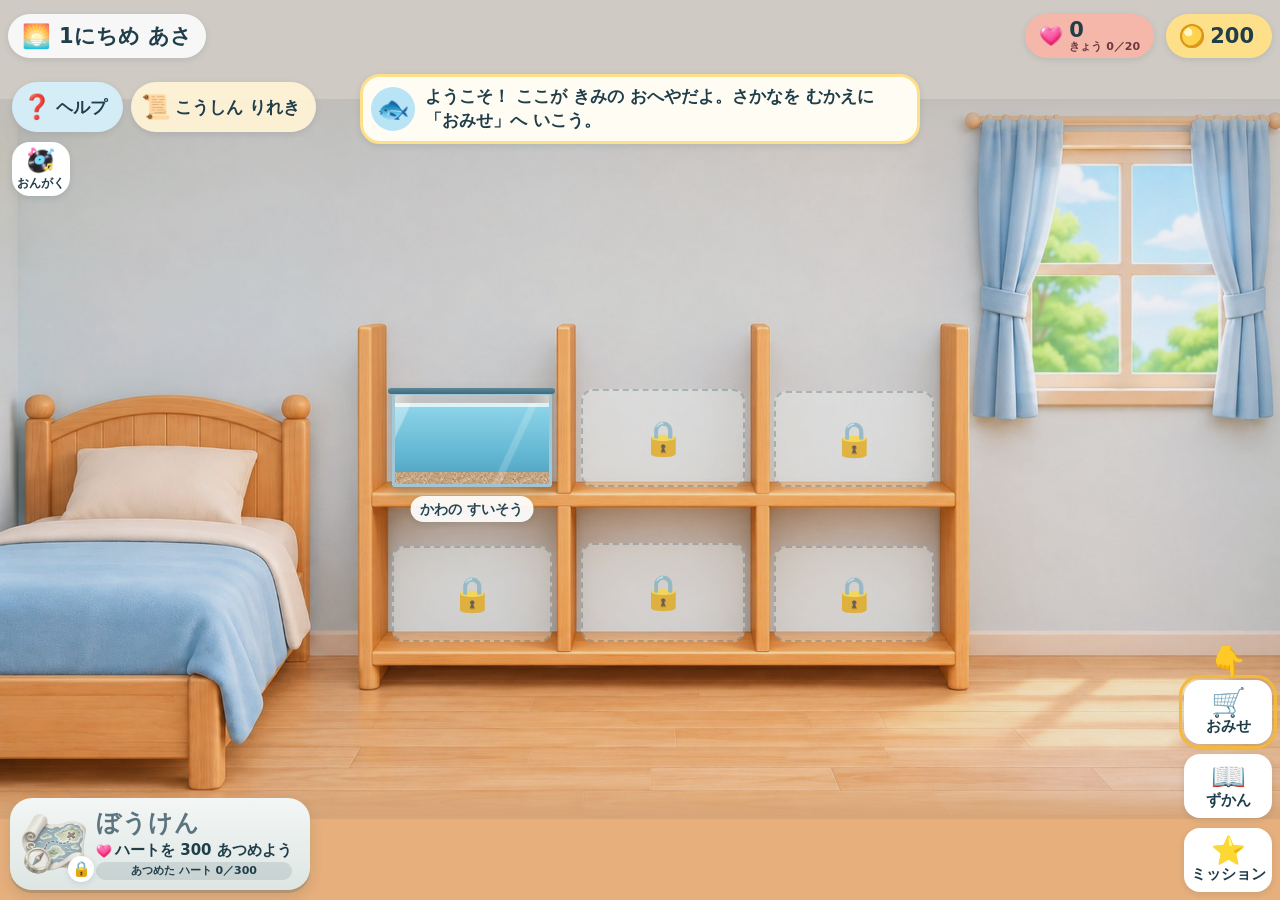
==== commit c1258f39: "v0.6.0 ぼうけん（つり・ガサガサ・いけの すいそう）・こたいさ（おおきさ・おうかん・キラキラ・えさ4つ）・おやすみすいそう・そうこ・ミッション106こ・おそうじロボ Co-Authored-By" ====
--- a/index.html
+++ b/index.html
@@ -15,7 +15,9 @@
 <link rel="apple-touch-icon" href="icon-180.png">
 <link rel="stylesheet" href="css/style.css">
 <link rel="stylesheet" href="css/help.css">   <!-- v0.5 案内係：ヘルプ・こうしん りれき -->
-<link rel="stylesheet" href="css/play.css">   <!-- v0.5 ゲーム係：ミニゲーム・かりすいそう・プレイヤー -->
+<link rel="stylesheet" href="css/play.css">   <!-- v0.5 ゲーム係：ミニゲーム・おやすみすいそう・プレイヤー・v0.6 そうこ -->
+<link rel="stylesheet" href="css/size.css">   <!-- v0.6 個体差係：おおきさ・キラキラ・えさを えらぶ -->
+<link rel="stylesheet" href="css/adventure.css">   <!-- v0.6 ぼうけん係：ぼうけん・つり・ガサガサ・いけの すいそう -->
 </head>
 <body>
 <div id="app">
@@ -42,9 +44,10 @@
       <button class="nav-btn" data-go="shop"><span class="nav-ic">🛒</span><span class="lb">おみせ</span></button>
       <button class="nav-btn" data-go="dex"><span class="nav-ic">📖</span><span class="lb">ずかん</span></button>
       <button class="nav-btn" data-go="missions"><span class="nav-ic">⭐</span><span class="lb">ミッション</span><span class="badge" hidden></span></button>
-      <!-- v0.5 ゲーム係：ミニゲーム・かりすいそう（G.addScreen で とうろく）-->
+      <!-- v0.5 ゲーム係：ミニゲーム・おやすみすいそう（G.addScreen で とうろく）・v0.6 そうこ -->
       <button class="nav-btn" data-go="minigame" hidden><span class="nav-ic">🎮</span><span class="lb">ミニゲーム</span></button>
-      <button class="nav-btn" data-go="box" hidden><span class="nav-ic">📦</span><span class="lb">かりすいそう</span></button>
+      <button class="nav-btn" data-go="box" hidden><span class="nav-ic">💤</span><span class="lb">おやすみ<br>すいそう</span></button>
+      <button class="nav-btn" data-go="storage" hidden><span class="nav-ic">📦</span><span class="lb">そうこ</span></button>
     </nav>
     <!-- v0.5：へやの すみの ちいさな ボタン（プレイヤー＝ゲーム係、ヘルプ・こうしん りれき＝案内係）-->
     <div id="room-corner">
@@ -125,15 +128,21 @@
     <div id="log-list" class="list"></div>
   </section>
 
-  <!-- v0.5 ゲーム係：ミニゲーム・かりすいそう・プレイヤー（js/ui/minigame.js・box.js・player.js） -->
+  <!-- v0.5 ゲーム係：ミニゲーム・おやすみすいそう・プレイヤー（js/ui/minigame.js・box.js・player.js） -->
   <section id="scr-minigame" class="screen sheet" data-screen="minigame" hidden>
     <div class="sheet-head"><h2>ミニゲーム</h2></div>
     <div id="mg-body" class="mg-menu"></div>
   </section>
 
   <section id="scr-box" class="screen sheet" data-screen="box" hidden>
-    <div class="sheet-head"><h2>かりすいそう</h2><div id="box-count" class="rate"></div><div id="box-tabs" class="tabs"></div></div>
+    <div class="sheet-head"><h2>おやすみすいそう</h2><div id="box-count" class="rate"></div><div id="box-tabs" class="tabs"></div></div>
     <div id="box-list" class="grid"></div>
+  </section>
+
+  <!-- v0.6 ゲーム係：そうこ（js/ui/storage.js）-->
+  <section id="scr-storage" class="screen sheet" data-screen="storage" hidden>
+    <div class="sheet-head"><h2>そうこ</h2><div id="storage-count" class="rate"></div></div>
+    <div id="storage-body" class="list"></div>
   </section>
 
   <section id="scr-player" class="screen sheet" data-screen="player" hidden>
--- a/css/play.css
+++ b/css/play.css
@@ -1,4 +1,4 @@
-/* v0.5 ゲーム係：ミニゲーム・かりすいそう・プレイヤー */
+/* v0.5 ゲーム係：ミニゲーム・おやすみすいそう・プレイヤー */
 
 /* ---------- へやの ボタン：5つに なったら スマホ横は 2れつ（もとの 3つは みぎはし のまま） ---------- */
 @media (max-height: 500px) {
@@ -16,13 +16,13 @@
   @keyframes tipIn { 0%, 100% { transform: translate(-50%, 30%); } 50% { transform: translate(-50%, calc(30% - 5px)); } }
 }
 /* ゲーム係の シートでは おしらせを 下に（名前や えに かぶらない ように） */
-body.on-sheet:has(#scr-box:not([hidden]), #scr-minigame:not([hidden]), #scr-player:not([hidden])) #toasts { top: auto; bottom: calc(var(--safe-b) + 10px); }
-
-/* ---------- 魚カードの「かりすいそうへ」 ---------- */
+body.on-sheet:has(#scr-box:not([hidden]), #scr-minigame:not([hidden]), #scr-player:not([hidden]), #scr-storage:not([hidden]), #scr-missions:not([hidden])) #toasts { top: auto; bottom: calc(var(--safe-b) + 10px); }
+
+/* ---------- 魚カードの「おやすみすいそうへ」 ---------- */
 .card .c-tobox { width: 100%; min-height: 44px; margin-top: 6px; font-size: 15px; padding: 0 8px; }
 @media (max-height: 500px) { .card:has(.c-tobox) { max-height: 236px; } .card .c-tobox { margin-top: 4px; font-size: 14px; } }
 
-/* ---------- かりすいそう ---------- */
+/* ---------- おやすみすいそう ---------- */
 #scr-box .sheet-head .tabs { margin-left: auto; }
 #scr-box .tab { min-width: 72px; }
 .box-item {
@@ -198,3 +198,68 @@
   .pl-grid { flex: none; grid-auto-rows: minmax(130px, auto); }
   .pl-ic { font-size: 30px; } .pl-lb { font-size: 15px; } .pl-val { font-size: 24px; } .pl-sub { font-size: 13px; }
 }
+
+/* ---------- v0.6 へやの ボタンが 6つ（おやすみすいそうは 2ぎょう） ---------- */
+#room-nav .nav-btn[data-go="box"] .lb { line-height: 1.05; text-align: center; font-size: 12px; }
+#room-nav .nav-btn[data-go="storage"] { background: #f3ecdf; }
+@media (max-height: 500px) {
+  #room-nav .nav-btn[data-go="box"] .nav-ic { font-size: 20px; }
+  #room-nav .nav-btn[data-go="box"] .lb { font-size: 11px; }
+}
+
+/* ---------- v0.6 そうこ ---------- */
+.stg-head { margin: 6px 2px 2px; font-size: var(--fs); }
+.stg-row { display: grid; grid-template-columns: repeat(auto-fill, minmax(116px, 1fr)); gap: 8px; }
+.stg-card { position: relative; display: flex; flex-direction: column; align-items: center; gap: 2px; padding: 6px 6px 8px; border-radius: 16px; background: var(--card); box-shadow: var(--shadow); text-align: center; min-width: 0; }
+.stg-card.empty { background: rgba(255, 255, 255, 0.5); box-shadow: none; border: 2px dashed #d5e2dd; justify-content: center; color: var(--ink-soft); }
+.stg-card.store { background: #fbf6ec; }
+.stg-pic { position: relative; width: 100%; height: 52px; display: flex; align-items: center; justify-content: center; }
+.stg-pic img { max-width: 90%; max-height: 100%; object-fit: contain; display: block; }
+.stg-alt { font-size: 30px; color: var(--ink-soft); }
+.stg-n { position: absolute; right: 2px; top: 0; font-size: 12px; padding: 0 6px; border-radius: 999px; background: rgba(255, 255, 255, 0.9); box-shadow: var(--shadow); }
+.stg-name { font-size: 13px; line-height: 1.2; font-weight: 700; }
+.stg-btn { min-height: 44px; width: 100%; margin-top: 4px; font-size: 14px; padding: 0 6px; }
+.stg-btn.cant { opacity: 0.5; }
+.stg-empty { padding: 10px 14px; border-radius: 14px; background: rgba(255, 255, 255, 0.7); color: var(--ink-soft); font-size: var(--fs-s); line-height: 1.5; }
+@media (min-height: 600px) and (min-width: 900px) {
+  .stg-row { grid-template-columns: repeat(6, 1fr); gap: 10px; }
+  .stg-pic { height: 80px; } .stg-name { font-size: 15px; } .stg-btn { font-size: 16px; }
+}
+
+/* ---------- v0.6 ミッション：5つでも スマホ横で 見やすく（1つ 50px くらいに つめる） ---------- */
+.mission .m-count { font-size: 13px; font-weight: 700; color: var(--ink); }
+.mission[data-lane] .m-ic { width: 40px; height: 40px; display: grid; place-items: center; border-radius: 50%; font-size: 22px; flex: none; }
+.mission[data-lane="care"] .m-ic { background: #ffe2a8; }
+.mission[data-lane="grow"] .m-ic { background: #c6ecd4; }
+.mission[data-lane="zukan"] .m-ic { background: #c7e6f7; }
+.mission[data-lane="room"] .m-ic { background: #ead9bd; }
+.mission[data-lane="play"] .m-ic { background: #ffd0de; }
+@media (max-height: 500px) {
+  #mission-list { gap: 5px; }
+  .mission { padding: 4px 10px; gap: 8px; min-height: 50px; }
+  .mission[data-lane] .m-ic { width: 32px; height: 32px; font-size: 18px; }
+  .mission .m-body { display: grid; grid-template-columns: auto 1fr; column-gap: 8px; align-items: center; }
+  .mission .m-title { font-size: 15px; white-space: nowrap; }
+  .mission .m-prog { margin: 0; font-size: 13px; gap: 6px; flex-wrap: nowrap; min-width: 0; }
+  .mission .m-face { display: none; }
+  .mission .m-bar { grid-column: 1 / -1; height: 6px; margin-top: 3px; }
+  .mission .btn { min-height: 44px; padding: 0 12px; }
+  .mission .m-reward { padding: 2px 8px; font-size: 13px; }
+}
+@media (max-height: 500px) {
+  /* そうこ：へやの 6わくを 1れつに（したの そうこが すぐ 見える ように） */
+  .stg-row { grid-template-columns: repeat(6, minmax(0, 1fr)); gap: 6px; }
+  .stg-card { padding: 4px 4px 6px; border-radius: 12px; }
+  .stg-pic { height: 34px; }
+  .stg-name { font-size: 12px; }
+  .stg-card .water-tag { font-size: 11px; line-height: 1.4; }
+  .stg-btn { min-height: 40px; margin-top: 2px; font-size: 13px; padding: 0 2px; }
+  .stg-head { margin: 2px 2px 0; font-size: 15px; }
+}
+
+/* ヘルプの ばしょを チュートリアルの ときと かえない（プレイヤーは うしろに。agy の 点検） */
+#btn-player { order: 5; }
+@media (max-height: 500px) {
+  #room-nav .nav-btn[data-go="box"] .nav-ic { font-size: 22px; }
+  #room-nav .nav-btn[data-go="box"] .lb { font-size: 12px; }
+}
--- a/css/size.css
+++ b/css/size.css
@@ -0,0 +1,81 @@
+/* v0.6 個体差（個体差係）：魚カードの おおきさ・ものさし・キラキラ／えさを えらぶ／ずかんの おうかん・キラキラ */
+
+/* ---------- 魚カード ---------- */
+.card .c-size .c-cm { font-size: 17px; font-weight: 900; color: var(--ink); white-space: nowrap; flex: none; }
+.card .c-size .c-now { font-size: 13px; color: var(--ink-soft); }
+.card .c-size .c-word { margin-left: 4px; flex: none; font-size: 13px; padding: 1px 8px; border-radius: 999px; background: #eef3f1; white-space: nowrap; }
+.card .c-size .c-word.crown { background: linear-gradient(90deg, #ffe58a, #ffc93a); color: #5c4300; font-weight: 800; }
+.card .c-fore { margin: 0 0 2px 70px; line-height: 1.2; }
+.card .c-fore span { display: inline-block; font-size: 12px; font-weight: 800; padding: 1px 8px; border-radius: 999px; background: #e3f1fb; color: #1f5f8f; }
+.card .c-fore[data-f="big"] span { background: #ffefc2; color: #7a5200; }
+.card .c-fore[data-f="small"] span { background: #f0e8fb; color: #5d3f8f; }
+.card .c-ruler .r-tick { position: absolute; top: 1px; bottom: 1px; width: 1px; margin-left: -0.5px; background: rgba(32, 62, 74, 0.25); }
+.card .c-ruler .r-crown { position: absolute; right: 0; top: -14px; width: 12%; text-align: center; font-size: 11px; line-height: 1; }
+.card .c-ruler { display: flex; align-items: center; gap: 4px; height: 26px; font-size: 11px; color: var(--ink-soft); }
+.card .c-ruler .r-end { flex: none; white-space: nowrap; }
+.card .c-ruler .r-track { position: relative; flex: 1; height: 10px; margin-top: 8px; border-radius: 5px; background: linear-gradient(90deg, #cfe6f5, #bfe8cf 50%, #fff0c4); }
+.card .c-ruler .r-crownzone { position: absolute; top: 0; bottom: 0; right: 0; width: 10%; border-radius: 0 5px 5px 0; background: #f2b600; border-left: 2px solid #b07d00; }
+.card .c-ruler .r-mark { position: absolute; top: 50%; width: 14px; height: 14px; margin: -7px 0 0 -7px; border-radius: 50%; background: #2f8fd8; border: 2px solid #fff; box-shadow: 0 1px 3px rgba(32, 62, 74, 0.45); }
+.card .c-ruler.crown .r-mark { background: #f2a900; }
+.card .c-shiny { margin-left: 4px; font-size: 0.9em; }
+.card.shiny { box-shadow: 0 0 0 2px #ffe08a, 0 0 14px rgba(255, 214, 102, 0.75), 0 4px 14px rgba(32, 62, 74, 0.2); }
+@media (min-height: 600px) and (min-width: 900px) {
+  .card .c-size .c-cm { font-size: 21px; }
+  .card .c-size .c-now, .card .c-size .c-word { font-size: 15px; }
+  .card .c-fore { margin-left: 92px; } .card .c-fore span { font-size: 15px; }
+  .card .c-ruler { height: 28px; font-size: 13px; }
+  .card .c-ruler .r-track { height: 12px; }
+}
+@media (max-height: 500px) {
+  .card .c-fore { margin-left: 64px; } .card .c-fore span { font-size: 11px; }
+  .card .c-ruler { height: 24px; font-size: 10px; }
+  .card:has(.c-size) { max-height: 244px; }
+  .card:has(.c-size) .c-row { height: 20px; }
+  .card .c-size .c-cm { font-size: 15px; }
+  .card .c-size .c-word { font-size: 11px; padding: 0 6px; }
+}
+
+/* ---------- えさを えらぶ ---------- */
+.care-btn .food-left { display: block; font-size: 12px; line-height: 1; color: #634d16; }
+.care-btn .lb .food-name { display: block; }
+.care-btn.food-pick { min-width: 0; padding: 0 8px; flex-direction: column; justify-content: center; gap: 0; }
+.care-btn.food-pick .fp-ic { font-size: 16px; line-height: 1; color: var(--ink-soft); }
+.care-btn.food-pick .lb { font-size: 13px; }
+#food-menu {
+  position: absolute; left: 0; bottom: calc(100% + 10px); z-index: 30;
+  display: flex; gap: 6px; padding: 8px; border-radius: 16px;
+  background: rgba(255, 255, 255, 0.97); box-shadow: 0 6px 18px rgba(32, 62, 74, 0.28);
+}
+#food-menu .fm-item {
+  display: flex; flex-direction: column; align-items: center; gap: 1px; width: 76px; padding: 4px 2px 6px;
+  border-radius: 12px; background: #f3f7f5; border: 2px solid transparent; color: var(--ink);
+}
+#food-menu .fm-item.on { border-color: var(--good-deep, #3a9b6b); background: #e6f6ec; }
+#food-menu .fm-item.dim { opacity: 0.45; }
+#food-menu .fm-pic { position: relative; width: 44px; height: 44px; }
+#food-menu .fm-pic img { width: 100%; height: 100%; object-fit: contain; display: block; }
+#food-menu .fm-love { position: absolute; right: -6px; top: -4px; font-style: normal; font-size: 15px; color: #ff4f8b; text-shadow: 0 0 2px #fff, 0 0 2px #fff; }
+#food-menu .fm-name { font-size: 12px; line-height: 1.15; white-space: nowrap; }
+#food-menu .fm-left { font-size: 11px; line-height: 1; color: var(--ink-soft); }
+@media (min-height: 600px) and (min-width: 900px) {
+  #food-menu .fm-item { width: 92px; }
+  #food-menu .fm-pic { width: 56px; height: 56px; }
+  #food-menu .fm-name { font-size: 14px; }
+  .care-btn.food-pick .lb { font-size: 15px; }
+}
+@media (max-height: 500px) {
+  .care-btn.food-pick { min-width: 0; padding: 0 6px; }
+  .care-btn.food-pick .lb { font-size: 11px; }
+  #food-menu { padding: 6px; gap: 4px; }
+  #food-menu .fm-item { width: 66px; }
+  #food-menu .fm-pic { width: 36px; height: 36px; }
+}
+
+/* ---------- ずかん ---------- */
+.dex-item .pic { position: relative; }
+.dex-item .dex-crown { position: absolute; left: 2px; top: 0; font-size: 20px; line-height: 1; filter: drop-shadow(0 1px 1px rgba(0, 0, 0, 0.25)); }
+.dex-item .dex-shiny { position: absolute; right: 2px; top: 0; font-size: 15px; line-height: 1; padding: 2px 6px; border-radius: 999px; background: #ffe27a; color: #8a4b00; font-weight: 900; box-shadow: 0 0 0 1px #e0a800; }
+.dex-rec .nw { white-space: nowrap; }
+#food-menu .fm-check { position: absolute; left: -6px; top: -4px; width: 18px; height: 18px; border-radius: 50%; background: var(--good-deep, #3a9b6b); color: #fff; font-style: normal; font-size: 12px; line-height: 18px; text-align: center; font-weight: 900; }
+.dex-rec { color: #5c4a10; }
+@media (max-height: 420px) { .dex-item .dex-crown { font-size: 16px; } .dex-item .dex-shiny { font-size: 11px; padding: 1px 4px; } }
--- a/css/adventure.css
+++ b/css/adventure.css
@@ -0,0 +1,236 @@
+/* v0.6 ぼうけん（ぼうけん係）：へやの ぼうけんボタン・ぼうけん画面・つり・ガサガサ・いけの すいそう */
+
+/* ---------- へやの ぼうけんボタン（左下。おんがくは 左上の ボタンの したへ） ---------- */
+#btn-adventure {
+  position: absolute; z-index: 20; left: calc(var(--safe-l) + 10px); bottom: calc(var(--safe-b) + 10px);
+  display: flex; align-items: center; gap: 8px; min-width: 168px; max-width: 230px; padding: 8px 14px 8px 8px;
+  border-radius: 22px; background: linear-gradient(#fff8e1, #ffe7a6); box-shadow: var(--shadow-strong);
+  text-align: left; color: var(--ink);
+}
+#btn-adventure:active { transform: translateY(2px); }
+#btn-adventure .arb-ic { position: relative; width: 56px; height: 56px; flex: none; display: grid; place-items: center; }
+#btn-adventure .arb-ic img { width: 100%; height: 100%; object-fit: contain; }
+#btn-adventure .arb-emoji { font-size: 40px; }
+#btn-adventure .arb-lock { position: absolute; right: -6px; bottom: -4px; width: 26px; height: 26px; border-radius: 50%; background: #fff; display: grid; place-items: center; font-size: 15px; box-shadow: var(--shadow); }
+#btn-adventure .arb-body { display: flex; flex-direction: column; gap: 2px; min-width: 0; }
+#btn-adventure .arb-name { font-size: 20px; font-weight: 800; letter-spacing: 1px; line-height: 1.1; }
+#btn-adventure .arb-sub { font-size: 13px; line-height: 1.25; display: flex; align-items: center; gap: 3px; white-space: nowrap; }
+#btn-adventure .arb-bar { position: relative; display: block; height: 18px; border-radius: 999px; background: rgba(32, 62, 74, 0.12); overflow: hidden; }
+#btn-adventure .arb-bar i { position: absolute; left: 0; top: 0; bottom: 0; border-radius: 999px; background: linear-gradient(90deg, #ff9ab8, #ff6f96); }
+#btn-adventure .arb-bar::after { content: attr(data-n); position: absolute; inset: 0; font-size: 11px; line-height: 18px; white-space: nowrap; text-align: center; font-weight: 700; color: #203e4a; }
+#btn-adventure.locked { background: linear-gradient(#f3f6f5, #dde6e3); }
+#btn-adventure.locked .arb-ic img { filter: grayscale(0.85) opacity(0.75); }
+#btn-adventure.locked .arb-name { color: #5b7480; }
+#btn-adventure.open .arb-ic { animation: arbBob 2.4s ease-in-out infinite; }
+#btn-adventure .arb-badge { position: absolute; right: -6px; top: -10px; padding: 1px 9px; border-radius: 999px; background: #ff6f96; color: #fff; font-size: 12px; font-weight: 800; box-shadow: var(--shadow); animation: arbPop 1.6s ease-in-out infinite; white-space: nowrap; }
+#btn-adventure.wiggle { animation: arbWiggle 0.5s ease; }
+@keyframes arbBob { 50% { transform: translateY(-4px) rotate(-4deg); } }
+@keyframes arbPop { 50% { transform: scale(1.1); } }
+@keyframes arbWiggle { 20% { transform: rotate(-4deg); } 40% { transform: rotate(4deg); } 60% { transform: rotate(-3deg); } 80% { transform: rotate(2deg); } }
+body.zooming #btn-adventure { opacity: 0; transition: opacity 200ms; }
+/* おんがくボタン：へやでは 左上（プレイヤー・ヘルプの したの だん）。すいそうでは いままで どおり 左下 */
+body.on-room #btn-bgm { bottom: auto; top: calc(var(--safe-t) + var(--hud-h) + 22px + 50px + 8px); width: 58px; height: 54px; }
+@media (max-height: 500px) {
+  #btn-adventure { min-width: 150px; padding: 6px 12px 6px 6px; gap: 6px; border-radius: 18px; }
+  #btn-adventure .arb-ic { width: 44px; height: 44px; }
+  #btn-adventure .arb-name { font-size: 17px; }
+  #btn-adventure .arb-sub { font-size: 12px; }
+  body.on-room #btn-bgm { top: calc(var(--safe-t) + var(--hud-h) + 16px + 40px + 6px); width: 52px; height: 48px; font-size: 11px; }
+  body.on-room #btn-bgm .bgm-ic { width: 22px; height: 22px; }
+}
+@media (min-height: 600px) and (min-width: 900px) {
+  #btn-adventure { min-width: 200px; padding: 10px 18px 10px 10px; }
+  #btn-adventure .arb-ic { width: 68px; height: 68px; }
+  #btn-adventure .arb-name { font-size: 24px; }
+  #btn-adventure .arb-sub { font-size: 15px; }
+  body.on-room #btn-bgm { top: calc(var(--safe-t) + var(--hud-h) + 22px + 50px + 10px); }
+}
+
+/* ---------- おいわい ---------- */
+#adv-cel { position: absolute; inset: 0; z-index: 90; background: rgba(32, 62, 74, 0.3); display: grid; place-items: center; overflow: hidden; }
+#adv-cel[hidden] { display: none; }
+#adv-cel .cel-box { position: relative; width: min(460px, 92%); max-height: 94%; overflow: auto; padding: 14px 20px; border-radius: 20px; background: #fff; box-shadow: var(--shadow-strong); text-align: center; animation: celIn 220ms ease-out; }
+#adv-cel .ac-pics { display: flex; justify-content: center; gap: 14px; }
+#adv-cel .ac-pics img { width: 92px; height: 92px; object-fit: contain; animation: arbBob 2.4s ease-in-out infinite; }
+#adv-cel .ac-pics.wide img { width: 150px; height: 84px; object-fit: cover; border-radius: 12px; box-shadow: var(--shadow); animation: none; }
+#adv-cel .ac-emoji { font-size: 60px; }
+#adv-cel .cel-text { font-size: 22px; line-height: 1.45; margin-top: 6px; font-weight: 700; }
+#adv-cel .cel-sub { font-size: 15px; color: var(--ink-soft); margin-top: 4px; line-height: 1.4; }
+#adv-cel .cel-btns { display: flex; gap: 10px; justify-content: center; margin-top: 10px; }
+#adv-cel .cel-btns .btn { min-height: 48px; min-width: 140px; }
+#adv-cel .confetti { position: absolute; inset: 0; pointer-events: none; }
+#adv-cel .confetti i { position: absolute; top: -12px; width: 6px; height: 10px; border-radius: 2px; animation: confetti 1.4s ease-in forwards; }
+@media (max-height: 420px) { #adv-cel .ac-pics img { width: 70px; height: 70px; } #adv-cel .ac-pics.wide img { width: 120px; height: 66px; } #adv-cel .cel-text { font-size: 19px; } }
+
+/* ---------- ぼうけん画面 ---------- */
+#scr-adventure { padding: 0; background: linear-gradient(#cdeef7, #eaf7ef); overflow: hidden; }
+#scr-adventure .adv-bg { position: absolute; inset: 0; }
+#scr-adventure .adv-bg img { width: 100%; height: 100%; object-fit: cover; object-position: center 60%; display: block; }
+#scr-adventure .adv-main { position: absolute; inset: 0; padding: calc(var(--safe-t) + var(--hud-h) + 12px) calc(var(--safe-r) + 12px) calc(var(--safe-b) + 10px) calc(var(--safe-l) + 12px); }
+.adv-locked { margin-top: 20vh; text-align: center; font-size: 22px; }
+
+/* 行き先の カード */
+.adv-menu { height: 100%; display: flex; flex-direction: column; align-items: center; gap: 8px; }
+.adv-h { margin: 0; font-size: var(--fs-h); }
+.adv-cards { flex: 1; min-height: 0; width: 100%; max-width: 980px; display: grid; grid-template-columns: repeat(auto-fit, minmax(240px, 1fr)); gap: 14px; }
+.adv-card { position: relative; min-height: 0; border-radius: 24px; overflow: hidden; box-shadow: var(--shadow-strong); background: #fff; border: 4px solid #fff; }
+.adv-card .ac-bg { position: absolute; inset: 0; width: 100%; height: 100%; object-fit: cover; }
+.adv-card .ac-label { position: absolute; left: 10px; right: 10px; bottom: 10px; padding: 6px 14px 8px; border-radius: 18px; background: rgba(255, 255, 255, 0.9); display: flex; flex-direction: column; align-items: flex-start; text-align: left; }
+.adv-card .ac-name { font-size: 28px; font-weight: 800; line-height: 1.2; }
+.adv-card .ac-line { font-size: 15px; color: var(--ink-soft); }
+.adv-card .ac-chip { position: absolute; top: 10px; right: 10px; padding: 3px 12px; border-radius: 999px; background: var(--coin); font-size: 15px; font-weight: 700; box-shadow: var(--shadow); }
+.adv-card.hot .ac-chip { background: #ff6f96; color: #fff; animation: arbPop 1.6s ease-in-out infinite; }
+.adv-card:active { transform: translateY(2px); }
+@media (max-height: 420px) { .adv-card .ac-name { font-size: 22px; } .adv-card .ac-line { font-size: 13px; } .adv-card .ac-label { padding: 4px 12px 5px; } .adv-cards { gap: 10px; } }
+
+/* うみ・いけ の 上の だん */
+.adv-top { position: relative; z-index: 3; display: flex; align-items: flex-start; gap: 10px; flex-wrap: wrap; }
+.adv-title { display: flex; flex-direction: column; padding: 6px 16px 8px; border-radius: 18px; background: rgba(255, 255, 255, 0.88); box-shadow: var(--shadow); }
+.adv-title .at-name { font-size: 22px; font-weight: 800; line-height: 1.2; }
+.adv-title .at-sub { font-size: 13px; color: var(--ink-soft); }
+.adv-bait, .adv-gasa-left { display: flex; align-items: center; gap: 6px; min-height: 52px; padding: 4px 8px 4px 6px; border-radius: 18px; background: rgba(255, 255, 255, 0.92); box-shadow: var(--shadow); font-size: 16px; }
+.adv-gasa-left { padding: 4px 14px; }
+.adv-bait img { width: 40px; height: 40px; object-fit: contain; }
+.adv-bait b, .adv-gasa-left b { font-size: 22px; margin: 0 2px; }
+.adv-bait .ab-buy { padding: 6px 12px; border-radius: 999px; background: var(--coin); font-weight: 700; font-size: 15px; }
+
+/* 下の 大きな ボタン */
+.adv-actions { position: absolute; z-index: 4; left: 50%; bottom: calc(var(--safe-b) + 12px); transform: translateX(-50%); display: flex; gap: 10px; }
+.adv-go { min-width: 230px; min-height: 64px; padding: 6px 22px; border-radius: 22px; font-size: 24px; font-weight: 800; display: flex; flex-direction: column; align-items: center; justify-content: center; line-height: 1.15; box-shadow: var(--shadow-strong); }
+.adv-go small { font-size: 13px; font-weight: 600; color: var(--ink-soft); }
+.adv-go.cant { background: #e8eeec; color: #7d939b; }
+.adv-go.wait { background: rgba(255, 255, 255, 0.35); color: #fff; box-shadow: none; text-shadow: 0 1px 3px rgba(0, 0, 0, 0.45); pointer-events: none; }   /* えんしゅつ中は おせる ボタンに 見せない */
+.adv-go.pull { background: #ff6f96; color: #fff; animation: pullPulse 0.5s ease-in-out infinite; }
+@keyframes pullPulse { 50% { transform: scale(1.08); } }
+@media (max-height: 420px) { .adv-go { min-height: 54px; min-width: 200px; font-size: 20px; } }
+
+/* ---------- つり ---------- */
+.fish-stage { position: absolute; inset: 0; z-index: 1; }
+.fish-stage .fs-rod { position: absolute; left: 2%; bottom: 4%; width: min(30vh, 220px); transform: rotate(-4deg); transform-origin: 10% 90%; filter: drop-shadow(0 4px 4px rgba(0, 0, 0, 0.2)); transition: transform 300ms; }
+.fish-stage .fs-line { position: absolute; inset: 0; width: 100%; height: 100%; pointer-events: none; overflow: visible; }
+.fish-stage .fs-line path { fill: none; stroke: rgba(255, 255, 255, 0.9); stroke-width: 2; }
+.fish-stage .fs-bobber { position: absolute; left: 58%; top: 56%; width: 34px; height: 46px; margin: -23px 0 0 -17px; }
+.fish-stage .fs-bobber i { position: absolute; inset: 0; border-radius: 50% 50% 48% 48%; background: linear-gradient(#ff5a5a 0 48%, #fff 48% 100%); box-shadow: inset -4px -4px 0 rgba(0, 0, 0, 0.08), 0 2px 4px rgba(0, 0, 0, 0.2); }
+.fish-stage .fs-bobber::before { content: ''; position: absolute; left: 50%; top: -10px; width: 4px; height: 12px; margin-left: -2px; border-radius: 2px; background: #ffcf3a; }
+.fish-stage .fs-ripple { position: absolute; left: 58%; top: 58%; width: 0; height: 0; }
+.fish-stage .fs-mark { position: absolute; left: 58%; top: 56%; margin: -96px 0 0 -48px; width: 96px; padding: 2px 0 4px; border-radius: 22px; background: #fff; color: #ff4f7b; font-weight: 900; display: flex; flex-direction: column; align-items: center; line-height: 1.05; box-shadow: var(--shadow-strong); animation: markPop 0.4s ease-out, pullPulse 0.5s 0.4s ease-in-out infinite; pointer-events: none; }
+.fish-stage .fs-mark b { font-size: 30px; }
+.fish-stage .fs-mark span { font-size: 15px; }
+.fish-stage .fs-shadow { position: absolute; left: 70%; top: 66%; width: 120px; height: 44px; margin: -22px 0 0 -60px; border-radius: 50%; background: rgba(10, 50, 80, 0.32); filter: blur(6px); animation: shadowIn 2.4s ease-in-out forwards; }
+.fish-stage .fs-shadow.r5 { width: 170px; height: 60px; background: rgba(60, 20, 80, 0.32); }
+@keyframes markPop { from { transform: scale(0.3); } 70% { transform: scale(1.2); } to { transform: none; } }
+@keyframes shadowIn { from { transform: translateX(120px); opacity: 0; } to { transform: translateX(-30px); opacity: 1; } }
+.fish-stage.cast .fs-bobber { animation: bobCast 0.7s cubic-bezier(.3,.0,.4,1) both; }
+@keyframes bobCast { from { transform: translate(-46vw, 22vh) scale(0.7); } 60% { transform: translate(-10vw, -14vh) scale(1); } to { transform: none; } }
+.fish-stage.wait .fs-bobber { animation: bobFloat 1.4s ease-in-out infinite; }
+@keyframes bobFloat { 50% { transform: translateY(4px) rotate(3deg); } }
+.fish-stage.wait .fs-ripple::before, .fish-stage.bite .fs-ripple::before, .fish-stage.bite .fs-ripple::after { content: ''; position: absolute; left: -40px; top: -12px; width: 80px; height: 24px; border-radius: 50%; border: 3px solid rgba(255, 255, 255, 0.85); animation: ripple 1.4s ease-out infinite; }
+.fish-stage.bite .fs-ripple::after { animation-delay: 0.45s; }
+@keyframes ripple { from { transform: scale(0.4); opacity: 1; } to { transform: scale(1.8); opacity: 0; } }
+.fish-stage.bite .fs-bobber { animation: bobBite 0.42s ease-in-out infinite; }
+@keyframes bobBite { 0% { transform: translateY(0); } 40% { transform: translateY(16px) scaleY(0.75); } 100% { transform: translateY(0); } }
+.fish-stage.bite .fs-rod { transform: rotate(4deg); }
+.fish-stage.reel .fs-bobber { animation: bobReel 0.8s ease-in both; }
+@keyframes bobReel { to { transform: translate(-40vw, 20vh) scale(0.6); opacity: 0.3; } }
+.fish-stage.reel .fs-rod { transform: rotate(-16deg); }
+.fish-stage.reel .fs-ripple::before { content: ''; position: absolute; left: -60px; top: -40px; width: 120px; height: 60px; border-radius: 50%; background: radial-gradient(rgba(255, 255, 255, 0.95), rgba(255, 255, 255, 0) 70%); animation: splashUp 0.6s ease-out both; }
+@keyframes splashUp { from { transform: scale(0.3); opacity: 1; } to { transform: scale(1.6) translateY(-20px); opacity: 0; } }
+.fish-stage.rare.bite::after, .fish-stage.rare.reel::after { content: ''; position: absolute; inset: 0; background: radial-gradient(circle at 58% 56%, rgba(255, 236, 140, 0.55), rgba(255, 236, 140, 0) 45%); animation: rareGlow 0.8s ease-in-out infinite alternate; pointer-events: none; }
+@keyframes rareGlow { from { opacity: 0.4; } to { opacity: 1; } }
+
+/* ---------- ガサガサ ---------- */
+.gasa-stage { position: absolute; inset: 0; z-index: 1; pointer-events: none; }
+.gasa-stage .gs-net { position: absolute; right: 4%; bottom: 14%; width: min(34vh, 230px); transform: rotate(-20deg); filter: drop-shadow(0 4px 4px rgba(0, 0, 0, 0.2)); transition: transform 400ms; }
+.gasa-stage.sweep .gs-net { animation: netSweep 2.1s ease-in-out both; }
+@keyframes netSweep {
+  0% { right: 4%; bottom: 14%; transform: rotate(-20deg); }
+  15% { right: 58%; bottom: 6%; transform: rotate(-60deg); }
+  30% { right: 46%; bottom: 3%; transform: rotate(-52deg); }
+  45% { right: 58%; bottom: 6%; transform: rotate(-64deg); }
+  60% { right: 40%; bottom: 3%; transform: rotate(-50deg); }
+  75% { right: 54%; bottom: 6%; transform: rotate(-62deg); }
+  100% { right: 34%; bottom: 3%; transform: rotate(-48deg); }
+}
+.gasa-stage.lift .gs-net { right: 34%; bottom: 26%; transform: rotate(-30deg); transition: bottom 600ms cubic-bezier(.2,1.4,.4,1), transform 600ms; }
+.gasa-stage .gs-word { position: absolute; bottom: 30%; font-size: 44px; font-weight: 900; color: #fff7d6; -webkit-text-stroke: 4px #2f6b2c; paint-order: stroke; transform: translateX(-50%); }
+.gasa-stage .gs-word.pop { animation: wordPop 0.6s ease-out both; }
+@keyframes wordPop { from { transform: translate(-50%, 10px) scale(0.5); opacity: 0; } 40% { transform: translate(-50%, -6px) scale(1.15); opacity: 1; } to { transform: translate(-50%, -16px) scale(1); opacity: 0.9; } }
+.gasa-stage .gs-splash i { position: absolute; bottom: 12%; width: 10px; height: 14px; border-radius: 50% 50% 50% 50% / 60% 60% 40% 40%; background: rgba(220, 245, 255, 0.95); animation: drop 0.8s ease-out both; }
+@keyframes drop { from { transform: translate(0, 0); opacity: 1; } 50% { transform: translate(var(--dx), -70px); } to { transform: translate(calc(var(--dx) * 1.6), 10px); opacity: 0; } }
+.gasa-stage.rare.lift::after { content: ''; position: absolute; inset: 0; background: radial-gradient(circle at 60% 60%, rgba(255, 236, 140, 0.6), rgba(255, 236, 140, 0) 45%); animation: rareGlow 0.6s ease-in-out infinite alternate; }
+
+/* ---------- パネル（えさやさん・つかまえた！） ---------- */
+#scr-adventure .adv-panel { position: absolute; inset: 0; z-index: 30; background: rgba(32, 62, 74, 0.35); display: grid; place-items: center; padding: 10px; }
+#scr-adventure .adv-panel[hidden] { display: none; }
+.ap-box { position: relative; width: min(480px, 94%); max-height: 96%; overflow: auto; padding: 14px 18px 16px; border-radius: 24px; background: #fff; box-shadow: var(--shadow-strong); text-align: center; animation: celIn 220ms ease-out; }
+.ap-close { position: absolute; right: 8px; top: 8px; width: 44px; height: 44px; border-radius: 50%; background: #eef3f1; font-size: 18px; }
+.ap-head { display: flex; align-items: center; gap: 10px; justify-content: center; }
+.ap-head img { width: 72px; height: 72px; object-fit: contain; }
+.ap-title { font-size: 24px; font-weight: 800; text-align: left; }
+.ap-have { font-size: 15px; color: var(--ink-soft); text-align: left; }
+.ap-have b { font-size: 20px; color: var(--ink); }
+.ap-gift { margin-top: 10px; padding: 10px; border-radius: 18px; background: #fff4d6; }
+.ap-gift-t { font-size: 19px; font-weight: 700; margin-bottom: 8px; }
+.ap-take { min-width: 180px; min-height: 52px; font-size: 20px; }
+.ap-price { margin-top: 8px; font-size: 18px; }
+.ap-packs { display: flex; gap: 10px; justify-content: center; margin-top: 8px; }
+.ap-pack { min-width: 130px; min-height: 60px; display: flex; flex-direction: column; align-items: center; justify-content: center; font-size: 19px; font-weight: 700; line-height: 1.2; }
+.ap-pack small { font-size: 14px; display: flex; align-items: center; gap: 2px; }
+.ap-pack em { font-style: normal; font-size: 12px; color: #c0485f; }
+.ap-pack.cant { background: #e8eeec; color: #7d939b; }
+.ap-note { margin-top: 8px; font-size: 13px; color: var(--ink-soft); }
+
+/* つかまえた！ */
+.ar-box-wrap { overflow: hidden; }
+.ar-verb { font-size: 28px; font-weight: 900; color: #ff6f96; letter-spacing: 2px; }
+.ar-pic { position: relative; height: 130px; display: grid; place-items: center; }
+.ar-pic img { max-width: 78%; max-height: 124px; object-fit: contain; animation: catchIn 0.6s cubic-bezier(.2,1.4,.4,1) both; filter: drop-shadow(0 4px 6px rgba(0, 0, 0, 0.18)); }
+.ar-emoji { font-size: 80px; }
+@keyframes catchIn { from { transform: translateY(40px) scale(0.4) rotate(-20deg); opacity: 0; } to { transform: none; opacity: 1; } }
+.ar-name { font-size: 26px; font-weight: 800; }
+.ar-tags { display: flex; gap: 8px; justify-content: center; align-items: center; flex-wrap: wrap; }
+.ar-tags .stars { font-size: 24px; }
+.ar-rare { padding: 1px 10px; border-radius: 999px; background: linear-gradient(90deg, #ffd34d, #ff9ab8); font-weight: 800; font-size: 15px; }
+.ar-shiny { padding: 1px 10px; border-radius: 999px; background: #e8f6ff; font-weight: 800; font-size: 15px; }
+.ar-first { margin-top: 4px; font-size: 15px; font-weight: 700; color: #3a8d5f; }
+.ar-ask { margin-top: 6px; font-size: 15px; color: var(--ink-soft); line-height: 1.4; }
+.ar-ask.strong { font-size: 18px; font-weight: 700; color: var(--ink); }
+.ar-sub { margin-top: 6px; font-size: 13px; color: var(--ink-soft); }
+.ar-btns { display: flex; gap: 8px; justify-content: center; flex-wrap: wrap; margin-top: 8px; }
+.ar-btns .btn { min-height: 50px; min-width: 150px; font-size: 17px; }
+.ar-rays { position: absolute; left: 50%; top: 96px; width: 420px; height: 420px; margin: -210px 0 0 -210px; pointer-events: none; opacity: 0; }
+.ar-box-wrap.r4 .ar-rays, .ar-box-wrap.r5 .ar-rays, .ar-box-wrap.shiny .ar-rays { opacity: 0.55; background: repeating-conic-gradient(rgba(255, 220, 110, 0.55) 0 10deg, rgba(255, 220, 110, 0) 10deg 20deg); border-radius: 50%; animation: rays 8s linear infinite; mask-image: radial-gradient(#000 20%, transparent 65%); -webkit-mask-image: radial-gradient(#000 20%, transparent 65%); }
+.ar-box-wrap.r5 .ar-rays { background: repeating-conic-gradient(rgba(255, 150, 210, 0.55) 0 10deg, rgba(170, 220, 255, 0.45) 10deg 20deg); }
+.ar-box-wrap > *:not(.ar-rays) { position: relative; }
+@keyframes rays { to { transform: rotate(360deg); } }
+.ar-sparks { position: absolute; left: 50%; top: 96px; pointer-events: none; }
+.ar-sparks i { position: absolute; font-style: normal; font-size: 22px; animation: spark 1.2s ease-out both; }
+@keyframes spark { from { transform: translate(0, 0) scale(0.3); opacity: 1; } to { transform: translate(var(--x), var(--y)) scale(1.1); opacity: 0; } }
+@media (max-height: 420px) { .ar-pic { height: 92px; } .ar-pic img { max-height: 88px; } .ar-verb { font-size: 22px; } .ar-name { font-size: 21px; } .ar-btns .btn { min-height: 44px; } .ap-head img { width: 54px; height: 54px; } }
+
+/* ふきだし */
+#scr-adventure .adv-guide { position: absolute; z-index: 32; left: 50%; bottom: calc(var(--safe-b) + 96px); transform: translateX(-50%); width: min(560px, 92%); display: flex; align-items: center; gap: 10px; padding: 10px 14px; border-radius: 22px; background: #fff; box-shadow: var(--shadow-strong); animation: celIn 220ms ease-out; }
+#scr-adventure .adv-guide[hidden] { display: none; }
+.adv-guide .ag-face { font-size: 34px; }
+.adv-guide .ag-text { flex: 1; display: flex; align-items: center; gap: 8px; font-size: 18px; line-height: 1.4; }
+.adv-guide .ag-pic { width: 56px; height: 56px; object-fit: contain; }
+.adv-guide .ag-ok { min-width: 64px; min-height: 44px; background: var(--coin); }
+@media (max-height: 420px) { #scr-adventure .adv-guide { bottom: calc(var(--safe-b) + 76px); padding: 6px 10px; } .adv-guide .ag-text { font-size: 16px; } }
+
+@media (prefers-reduced-motion: reduce) {
+  #btn-adventure, #btn-adventure .arb-ic, #btn-adventure .arb-badge, .adv-card.hot .ac-chip, .ar-box-wrap .ar-rays { animation: none !important; }
+}
+
+/* ---------- いけの すいそう（へやの 小さな すいそう・水の ふだ・3D の canvas） ---------- */
+#scr-tank canvas.aq-extra { position: absolute; inset: 0; width: 100%; height: 100%; display: block; touch-action: none; }
+.water-tag.pond { background: #cfe5b0; }
+.room-slot.pond .water { background: linear-gradient(#bfe0a8, #7fb68c 70%, #5e9877); }
+.room-slot.pond .sand { background: linear-gradient(#8a6c4c, #6e5236); height: 15%; }
+/* はんぶん りくち（みぎ） */
+.room-slot.pond .water::after { content: ''; position: absolute; right: 0; bottom: 0; width: 38%; height: 72%; border-radius: 40% 0 0 0 / 30% 0 0 0; background: linear-gradient(#86bf5a 0 10%, #8a6a45 10% 100%); }
+.room-slot.pond .tank-rim { background: linear-gradient(#6a8a5a, #4f6e44); }
+.fish-stage .fs-mark[hidden] { display: none; }
+/* 文字が きれない ように（ゲーム係の playtest の しるし）：はばは 中身に あわせる */
+#btn-adventure { max-width: none; width: max-content; }
+#btn-adventure .arb-body { flex: none; min-width: 0; }
+#btn-adventure .arb-name { line-height: 1.3; }
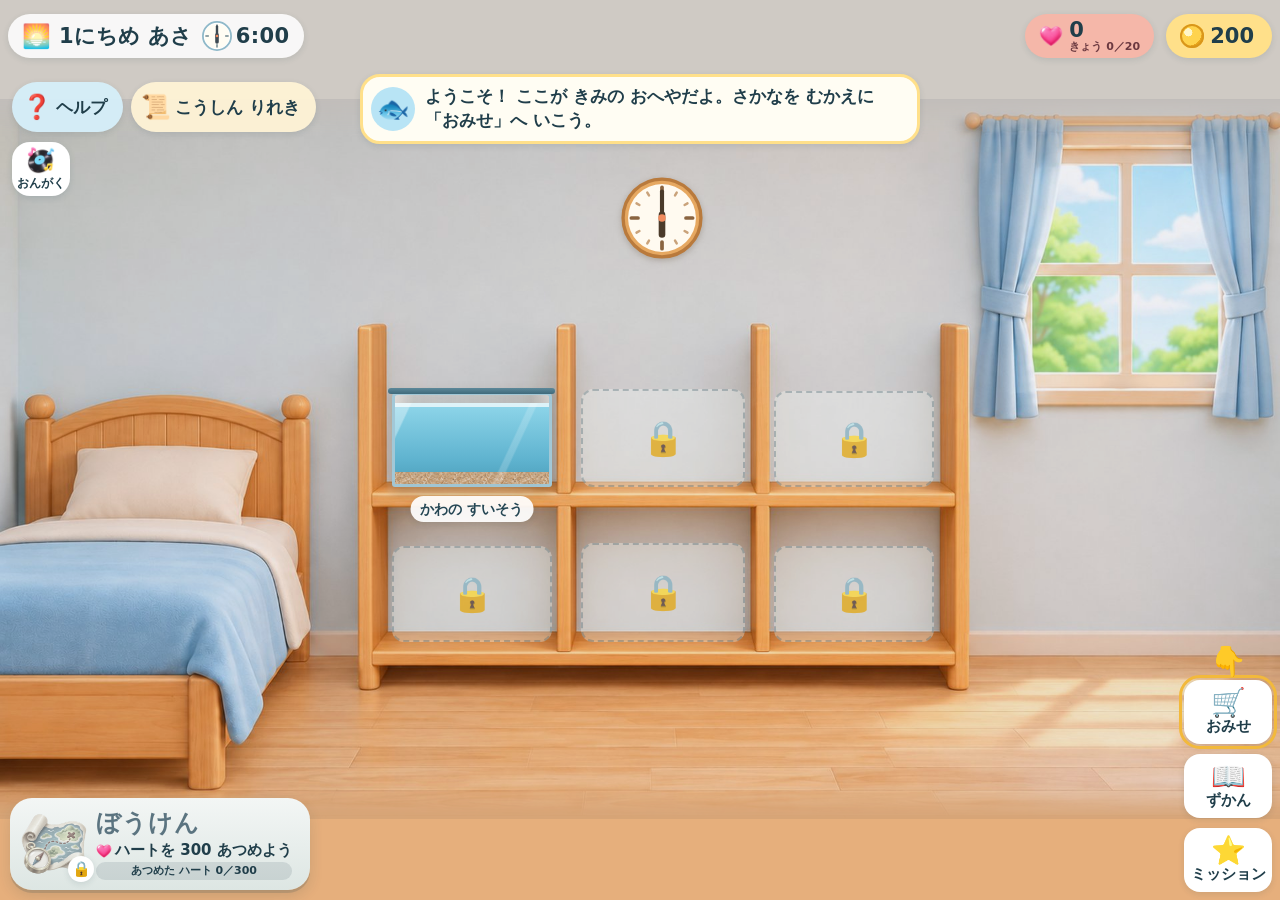
==== commit 91d3da3c: "v0.8.0 とけい・ゆめのすいそう（ぬりえ／オリジナル／もじペンで じぶんの いきものを かく） Co-Authored-By: Claude Opus 5.5 <noreply@anthropic" ====
--- a/index.html
+++ b/index.html
@@ -18,6 +18,9 @@
 <link rel="stylesheet" href="css/play.css">   <!-- v0.5 ゲーム係：ミニゲーム・おやすみすいそう・プレイヤー・v0.6 そうこ -->
 <link rel="stylesheet" href="css/size.css">   <!-- v0.6 個体差係：おおきさ・キラキラ・えさを えらぶ -->
 <link rel="stylesheet" href="css/adventure.css">   <!-- v0.6 ぼうけん係：ぼうけん・つり・ガサガサ・いけの すいそう -->
+<link rel="stylesheet" href="css/premium.css">   <!-- v0.7 課金係：とくべつ コーナー・おうちの ひとの かくにん -->
+<link rel="stylesheet" href="css/draw.css">   <!-- v0.8 おえかき係：ゆめのすいそうの おえかき がめん -->
+<link rel="stylesheet" href="css/dream.css">   <!-- v0.8 ゆめ係：とけい・ゆめのすいそうの ボタン -->
 </head>
 <body>
 <div id="app">
@@ -97,6 +100,7 @@
         <button class="tab" data-tab="equip">🪨 きぐ</button>
         <button class="tab" data-tab="food">🍙 えさ</button>
         <button class="tab tab-tanks" data-tab="tanks" hidden>🫙 すいそう</button>
+        <button class="tab tab-premium" data-tab="premium" hidden>✨ とくべつ</button>
       </div>
     </div>
     <div id="shop-tank"><span class="st-lb">いれる すいそう：</span><button class="st-prev" aria-label="まえの すいそう">◀</button><span class="st-name"></span><button class="st-next" aria-label="つぎの すいそう">▶</button></div>
--- a/css/style.css
+++ b/css/style.css
@@ -533,6 +533,39 @@
 .bgm-title { font-size: 16px; }
 .bgm-note { font-size: 13px; color: var(--ink-soft); }
 .bgm-mark { font-size: 14px; color: #1f7f92; white-space: nowrap; }
+/* v0.7：「たのしい」（あたたかい色）と「まったり」（つめたい色）を 2れつに。8曲でも 740×390 に おさまる */
+#bgm-picker .bgm-list.cols { display: grid; grid-template-columns: 1fr 1fr; gap: 10px; align-items: start; }
+.bgm-col { display: flex; flex-direction: column; gap: 5px; padding: 6px; border-radius: 18px; min-width: 0; }
+.bgm-col.kind-tanoshii { background: #ffefd2; }
+.bgm-col.kind-mattari { background: #e3f1f8; }
+.bgm-kind { display: flex; align-items: center; gap: 6px; height: 24px; padding: 0 6px; font-size: 15px; font-weight: 700; }
+.bgm-kind-ic { font-size: 18px; line-height: 1; }
+.kind-tanoshii .bgm-kind { color: #a4501a; }
+.kind-mattari .bgm-kind { color: #2b6984; }
+.bgm-col .bgm-row { min-height: 46px; padding: 3px 10px; gap: 8px; background: #fff; }
+.kind-tanoshii .bgm-row { min-height: 56px; }
+.kind-tanoshii .bgm-row.on { background: #fff; border-color: #ee8a32; }
+.kind-tanoshii .bgm-mark { color: #b85a18; }
+.bgm-col .bgm-row.on { background: #fff; }
+.bgm-ic { flex: none; width: 30px; font-size: 24px; line-height: 1; text-align: center; }
+.bgm-col .bgm-body { min-width: 0; }
+.bgm-col .bgm-title { font-size: 15px; white-space: nowrap; overflow: hidden; text-overflow: ellipsis; }
+.bgm-col .bgm-note { font-size: 12px; white-space: nowrap; overflow: hidden; text-overflow: ellipsis; }
+.bgm-col .bgm-mark { font-size: 18px; font-weight: 900; }
+/* えらんでいる 曲の 絵：たのしいは ぴょんぴょん、まったりは ゆらゆら（agy） */
+.kind-tanoshii .bgm-row.on .bgm-ic { animation: bgm-hop 0.7s ease-in-out infinite; }
+.kind-mattari .bgm-row.on .bgm-ic { animation: bgm-sway 2.4s ease-in-out infinite; }
+@keyframes bgm-hop { 0%, 100% { transform: translateY(0); } 50% { transform: translateY(-4px); } }
+@keyframes bgm-sway { 0%, 100% { transform: rotate(-6deg); } 50% { transform: rotate(6deg); } }
+@media (prefers-reduced-motion: reduce) { .bgm-row.on .bgm-ic { animation: none !important; } }
+@media (max-height: 420px) {
+  #bgm-picker .bgm-panel { padding: 10px 14px; }
+  #bgm-picker .bgm-head { margin-bottom: 6px; }
+  .bgm-col { gap: 3px; padding: 5px; }
+  .bgm-kind { height: 20px; font-size: 14px; }
+  .bgm-col .bgm-row { min-height: 41px; padding: 2px 10px; }
+  .kind-tanoshii .bgm-row { min-height: 54px; }
+}
 
 /* ---------- v0.3：ビタミン・定員・おんど ダイヤル ---------- */
 .care-btn .vit-left { display: block; font-size: 12px; line-height: 1; color: #634d16; }
--- a/css/size.css
+++ b/css/size.css
@@ -57,6 +57,29 @@
 #food-menu .fm-love { position: absolute; right: -6px; top: -4px; font-style: normal; font-size: 15px; color: #ff4f8b; text-shadow: 0 0 2px #fff, 0 0 2px #fff; }
 #food-menu .fm-name { font-size: 12px; line-height: 1.15; white-space: nowrap; }
 #food-menu .fm-left { font-size: 11px; line-height: 1; color: var(--ink-soft); }
+/* v0.7 あげかた（まく／ピンセット）：メニューの いちばん 上の 行 */
+#food-menu { flex-direction: column; }
+#food-menu .fm-foods { display: flex; gap: 6px; }
+#food-menu .fm-how { display: flex; align-items: center; gap: 6px; }
+#food-menu .fm-how-lb { font-size: 12px; font-weight: 800; color: var(--ink-soft); padding: 0 2px; white-space: nowrap; }
+#food-menu .fm-how-btn { flex: 1; min-height: 40px; padding: 4px 10px; border-radius: 12px; border: 2px solid transparent; background: #f3f7f5; color: var(--ink); font-size: 14px; font-weight: 800; white-space: nowrap; }
+#food-menu .fm-how-btn.on { border-color: var(--good-deep, #3a9b6b); background: #e6f6ec; }
+#food-menu .fm-how-btn { display: inline-flex; align-items: center; justify-content: center; gap: 4px; }
+#food-menu .fm-how-ic { display: inline-flex; }
+#food-menu .fm-how-btn.on::before { content: '✓'; color: var(--good-deep, #3a9b6b); }
+/* v0.7 みずかえ中は ヒントの ふきだしを かくす（なにを しているかは トーストで） */
+body.watering #hint, body.watering #hint-mini { display: none !important; }
+/* v0.7 ▲えらぶ を いつも 出すので：スマホでも 44px 以上・iPad で ビタミンも ある ときは ボタンを すこし せまく（おんがく ボタンと かさならない） */
+.care-btn.food-pick { min-width: 44px; }
+@media (min-height: 600px) and (min-width: 900px) {
+  #care:has(#food-pick:not([hidden])):has(.vit:not([hidden])) .care-btn:not(.food-pick):not([data-care="photo"]) { min-width: 126px; }
+}
+@media (max-height: 500px) {
+  #care:has(#food-pick:not([hidden])):has(.vit:not([hidden])) .care-btn:not(.food-pick):not([data-care="photo"]) { min-width: 84px; padding: 0 8px 0 5px; }
+}
+/* ピンセット モード中：えさボタンは［おわる］。ふちが ひかる */
+.care-btn.tw-on { background: #dff7ef; box-shadow: 0 0 0 3px #4fbf9f, 0 3px 0 rgba(32, 62, 74, 0.2); }
+.care-btn.tw-on .food-left { color: #1f7a62; font-weight: 800; }
 @media (min-height: 600px) and (min-width: 900px) {
   #food-menu .fm-item { width: 92px; }
   #food-menu .fm-pic { width: 56px; height: 56px; }
@@ -64,11 +87,13 @@
   .care-btn.food-pick .lb { font-size: 15px; }
 }
 @media (max-height: 500px) {
-  .care-btn.food-pick { min-width: 0; padding: 0 6px; }
+  .care-btn.food-pick { min-width: 44px; padding: 0 6px; }
   .care-btn.food-pick .lb { font-size: 11px; }
   #food-menu { padding: 6px; gap: 4px; }
   #food-menu .fm-item { width: 66px; }
   #food-menu .fm-pic { width: 36px; height: 36px; }
+  #food-menu .fm-foods { gap: 4px; }
+  #food-menu .fm-how-btn { min-height: 34px; font-size: 13px; padding: 2px 8px; }
 }
 
 /* ---------- ずかん ---------- */
--- a/css/premium.css
+++ b/css/premium.css
@@ -0,0 +1,67 @@
+/* v0.7 課金係：おみせの ✨ とくべつ タブ・おうちの ひとの かくにん（かけ算） */
+.tab.tab-premium { background: #f3e6ff; }
+.tab.tab-premium.on { background: #dcc1f7; }
+
+.pm-banner { grid-column: 1 / -1; padding: 8px 14px; border-radius: 16px; background: linear-gradient(90deg, #f6ecff, #fff4d6); box-shadow: var(--shadow); line-height: 1.35; }
+.pm-b-title { font-size: 18px; font-weight: 700; }
+.pm-b-text { font-size: var(--fs-s); color: var(--ink-soft); }
+.pm-test { display: inline-block; margin-top: 4px; padding: 1px 10px; border-radius: 999px; background: #ffe3dc; color: #8a3a26; font-size: 13px; font-weight: 700; }
+
+.shop-item.pm-card { border: 2px solid #e2cdf7; background: linear-gradient(180deg, #fffaf0 0%, #ffffff 60%); }
+.shop-item.pm-card .pm-ribbon { position: absolute; top: 6px; left: 6px; z-index: 1; padding: 1px 9px; border-radius: 999px; background: #b98ae6; color: #fff; font-size: 12px; font-weight: 700; }
+/* ねだんは コインと ちがう いろ・かたち（コインの まるい マークは つけない） */
+.shop-item .price.pm-price { background: #efe0ff; color: #4b2a6e; font-weight: 700; border-radius: 10px; }
+.shop-item .price.pm-price.owned { background: var(--good); color: var(--ink); }
+.shop-item.pm-soon .pic img { opacity: 0.85; }
+.shop-item.pm-soon .price.pm-price { background: #eef0f2; color: #66727a; }
+.shop-item.pm-needTank .price.pm-price { background: #eef0f2; color: #66727a; }
+.shop-item .pm-line { color: #6a4c8c; }
+.shop-item.pm-needTank .pm-line { color: #925000; }
+.pm-foot { grid-column: 1 / -1; display: flex; justify-content: flex-end; align-items: center; gap: 10px; padding: 2px 4px 6px; }
+.pm-foot-note { font-size: 12px; color: var(--ink-soft); text-align: right; line-height: 1.3; }
+.modal-body .pg-what { margin: 4px auto 2px; padding: 3px 12px; display: inline-block; border-radius: 10px; background: #efe0ff; color: #4b2a6e; font-size: var(--fs-s); }
+/* iPad：カードの 文字を すこし 大きく（agy） */
+@media (min-height: 600px) and (min-width: 900px) {
+  .shop-item.pm-card .pm-line { font-size: 15px; }
+  .shop-item .price.pm-price { font-size: 18px; padding: 4px 14px; }
+  .shop-item.pm-card .pm-ribbon { font-size: 14px; }
+  .pm-foot-note { font-size: 14px; }
+}
+.pm-foot .btn { min-height: 40px; font-size: var(--fs-s); }
+
+.modal-body .pm-yen { margin: 6px auto 0; display: flex; align-items: baseline; justify-content: center; gap: 6px; }
+.modal-body .pm-yen-n { font-size: 26px; font-weight: 700; color: #4b2a6e; padding: 0 12px; border-radius: 10px; background: #efe0ff; }
+.modal-body .pm-yen-sub { font-size: 13px; color: var(--ink-soft); }
+.modal-body .pm-note { margin-top: 6px; font-size: var(--fs-s); color: #4b2a6e; }
+.modal-body .pm-note.warn { color: #925000; }
+.modal-body .pm-confetti { font-size: 26px; letter-spacing: 6px; }
+.btn.pm-buy { background: #c9a2ef; }
+
+/* おうちの ひとの かくにん */
+.modal-body .pg-head { font-size: 20px; font-weight: 700; }
+.modal-body .pg-q { margin: 6px 0; font-size: 28px; font-weight: 700; display: flex; justify-content: center; align-items: center; gap: 6px; }
+.modal-body .pg-input { min-width: 72px; padding: 0 10px; border-radius: 10px; background: #f1f5f4; border: 2px solid #cfdcd8; text-align: center; }
+.modal-body .pg-pad { display: grid; grid-template-columns: repeat(6, 1fr); gap: 6px; max-width: 360px; margin: 0 auto; }
+.modal-body .pg-key { min-height: 44px; border-radius: 12px; background: #eef3f1; font-size: 20px; font-weight: 700; box-shadow: 0 2px 0 rgba(32, 62, 74, 0.15); }
+.modal-body .pg-key:active { transform: translateY(2px); box-shadow: none; }
+@media (max-height: 420px) {
+  /* スマホ横：ダイアログを つめて ボタンを 画面に のこす */
+  body.pm-dlg .modal-box { padding: 8px 14px; }
+  body.pm-dlg .modal-body { line-height: 1.3; }
+  body.pm-dlg .modal-body img { max-height: 54px; margin-bottom: 0; }
+  body.pm-dlg .modal-body .big { font-size: 19px; }
+  body.pm-dlg .modal-body .small { font-size: 13px; }
+  body.pm-dlg .modal-body .pm-yen { margin-top: 2px; }
+  body.pm-dlg .modal-body .pm-yen-n { font-size: 20px; }
+  body.pm-dlg .modal-body .pm-note { margin-top: 2px; font-size: 13px; }
+  body.pm-dlg .modal-body .pm-test { margin-top: 2px; }
+  body.pm-dlg .modal-body .pm-confetti { font-size: 18px; }
+  body.pm-dlg .modal-btns { margin-top: 6px; }
+  .pm-banner { padding: 4px 10px; }
+  .pm-b-title { font-size: 16px; }
+  .modal-body .pg-q { font-size: 22px; margin: 2px 0; }
+  .modal-body .pg-key { min-height: 42px; font-size: 18px; }
+  body.pm-dlg .modal-body .pg-what { margin: 2px auto 0; font-size: 13px; padding: 1px 10px; }
+  .pm-foot-note { max-width: 50%; }
+  .modal-body .pg-head { font-size: 17px; }
+}
--- a/css/draw.css
+++ b/css/draw.css
@@ -0,0 +1,163 @@
+/* v0.8 おえかき係：ゆめのすいそうの おえかき がめん（js/ui/draw.js）。がめん いっぱい。 */
+#scr-draw {
+  --dr-b: 46px;          /* ボタンの 大きさ */
+  --dr-c: 40px;          /* いろの まる */
+  --dr-gap: 6px;
+  --dr-ink: #3b3a66;
+  --dr-sel: #ffcf3f;
+  --dr-panel: rgba(255, 255, 255, 0.82);
+  z-index: 35;           /* 上の 帯（30）より 上・おしらせ（45）や ダイアログ（50）より 下 */
+  background:
+    radial-gradient(circle at 12% 18%, rgba(255, 255, 255, 0.7) 0 6%, transparent 7%),
+    radial-gradient(circle at 88% 82%, rgba(255, 255, 255, 0.5) 0 9%, transparent 10%),
+    linear-gradient(160deg, #e9defb 0%, #d7ecfb 55%, #cdf1ec 100%);
+  color: var(--dr-ink);
+  touch-action: none;
+  user-select: none; -webkit-user-select: none; -webkit-touch-callout: none;
+  overflow: hidden;
+}
+@media (min-height: 600px) and (min-width: 900px) {
+  #scr-draw { --dr-b: 58px; --dr-c: 54px; --dr-gap: 8px; }
+}
+body.on-draw #btn-bgm, body.on-draw #hud { visibility: hidden; }
+
+#scr-draw .dr-page { position: absolute; inset: 0; padding: calc(var(--safe-t) + 8px) calc(var(--safe-r) + 10px) calc(var(--safe-b) + 8px) calc(var(--safe-l) + 10px); display: flex; flex-direction: column; gap: 8px; }
+#scr-draw .dr-head { display: flex; align-items: center; gap: 10px; flex: none; position: relative; z-index: 2; }
+#scr-draw .dr-title { margin: 0; font-size: var(--fs-h); font-weight: 800; letter-spacing: 0.04em; text-shadow: 0 2px 0 #fff; flex: 1; }
+
+#scr-draw button { touch-action: none; }
+#scr-draw .dr-back {
+  display: inline-flex; align-items: center; justify-content: center; gap: 4px; min-width: 96px; height: var(--dr-b); padding: 0 14px;
+  border-radius: 999px; background: #fff; box-shadow: 0 3px 0 rgba(59, 58, 102, 0.18); font-weight: 700; font-size: var(--fs-s); flex: none;
+}
+#scr-draw .dr-back-ic { font-size: 0.8em; color: #8b7fd6; }
+#scr-draw button:active:not(:disabled) { transform: translateY(2px); }
+
+/* ---- ① えらぶ？ ---- */
+#scr-draw .dr-pick .dr-big-row { flex: 1; display: flex; gap: 4%; align-items: center; justify-content: center; padding: 0 4% 2%; position: relative; z-index: 1; }
+#scr-draw .dr-big {
+  flex: 1; max-width: 380px; height: min(100%, 300px); display: flex; flex-direction: column; align-items: center; justify-content: center; gap: 4px; padding: 10px;
+  border-radius: 28px; background: #fff; box-shadow: 0 5px 0 rgba(59, 58, 102, 0.16), 0 10px 22px rgba(59, 58, 102, 0.12); border: 4px solid transparent;
+}
+#scr-draw .dr-big-nurie { border-color: #c9b8f5; }
+#scr-draw .dr-big-free { border-color: #9fdccf; }
+#scr-draw .dr-big:disabled { opacity: 0.55; }
+#scr-draw .dr-big-pic { width: 82%; flex: 1; min-height: 0; display: grid; place-items: center; border-radius: 20px; background: repeating-linear-gradient(45deg, #f5f1ff 0 12px, #efe9ff 12px 24px); }
+#scr-draw .dr-big-free .dr-big-pic { background: repeating-linear-gradient(45deg, #effbf7 0 12px, #e4f6f0 12px 24px); }
+#scr-draw .dr-big-pic img { max-width: 86%; max-height: 80%; object-fit: contain; }
+#scr-draw .dr-silhouette { filter: brightness(0) invert(1) drop-shadow(1px 0 0 #9aaebd) drop-shadow(-1px 0 0 #9aaebd) drop-shadow(0 1px 0 #9aaebd) drop-shadow(0 -1px 0 #9aaebd); }
+#scr-draw .dr-big-emoji { font-size: clamp(64px, 20vh, 150px); line-height: 1; }
+#scr-draw .dr-big { position: relative; }
+#scr-draw .dr-big-tag { position: absolute; top: 10px; left: 10px; padding: 2px 12px; border-radius: 999px; background: #c9b8f5; color: #fff; font-weight: 800; font-size: var(--fs-s); }
+#scr-draw .dr-big-free .dr-big-tag { background: #6cc6b4; }
+#scr-draw .dr-big-lb { font-size: calc(var(--fs-h) * 1.05); font-weight: 800; }
+#scr-draw .dr-big-sub { font-size: var(--fs-s); color: #6b6a8f; text-align: center; line-height: 1.3; }
+
+#scr-draw .dr-bubbles { position: absolute; inset: 0; pointer-events: none; overflow: hidden; }
+#scr-draw .dr-bubbles i { position: absolute; bottom: -40px; width: var(--sz); height: var(--sz); border-radius: 50%; background: radial-gradient(circle at 30% 30%, #fff 0 25%, rgba(255, 255, 255, 0.35) 30%, rgba(255, 255, 255, 0.15) 70%); border: 1px solid rgba(255, 255, 255, 0.8); animation: drRise 9s linear infinite; }
+@keyframes drRise { to { transform: translateY(calc(-100vh - 60px)) translateX(14px); } }
+@media (prefers-reduced-motion: reduce) { #scr-draw .dr-bubbles i { animation: none; display: none; } }
+
+/* ---- ② いきものを えらぶ ---- */
+#scr-draw .dr-grid { grid-template-columns: repeat(auto-fill, minmax(128px, 1fr)); gap: 10px; padding: 4px 2px 28px; touch-action: pan-y; -webkit-mask-image: linear-gradient(#000 calc(100% - 36px), transparent); mask-image: linear-gradient(#000 calc(100% - 36px), transparent); }
+#scr-draw .dr-grid .dr-card { touch-action: pan-y; }
+#scr-draw .dr-card { display: flex; flex-direction: column; align-items: center; gap: 4px; padding: 8px 6px 8px; border-radius: 20px; background: #fff; box-shadow: 0 3px 0 rgba(59, 58, 102, 0.14); }
+#scr-draw .dr-card-pic { width: 100%; aspect-ratio: 16 / 9; position: relative; overflow: hidden; border-radius: 14px; background: #f3f0ff; }
+#scr-draw .dr-card-pic img { position: absolute; inset: 6%; width: 88%; height: 88%; object-fit: contain; }
+#scr-draw .dr-card-lb { font-size: var(--fs-s); font-weight: 700; line-height: 1.2; text-align: center; }
+
+/* ---- ③ かく ---- */
+#scr-draw .dr-paint { flex-direction: row; gap: 8px; }
+#scr-draw .dr-side { flex: none; display: flex; flex-direction: column; gap: var(--dr-gap); padding: 6px; border-radius: 22px; background: var(--dr-panel); box-shadow: 0 3px 10px rgba(59, 58, 102, 0.1); }
+#scr-draw .dr-left { width: calc(var(--dr-b) * 3 + var(--dr-gap) * 2 + 12px); }
+#scr-draw .dr-left .dr-back { width: 100%; min-width: 0; }
+#scr-draw .dr-tools { display: grid; grid-template-columns: repeat(2, 1fr); gap: var(--dr-gap); }
+#scr-draw .dr-tool {
+  position: relative; min-height: calc(var(--dr-b) + 10px); display: flex; flex-direction: column; align-items: center; justify-content: center; gap: 1px; padding: 3px 1px;
+  border-radius: 16px; background: #fff; box-shadow: 0 3px 0 rgba(59, 58, 102, 0.16); border: 3px solid transparent;
+}
+#scr-draw .dr-tool.on { border-color: var(--dr-sel); background: #fff8dc; box-shadow: 0 3px 0 rgba(200, 150, 20, 0.35); }
+#scr-draw .dr-tool:disabled { opacity: 0.4; }
+#scr-draw .dr-ic { font-size: calc(var(--dr-b) * 0.5); line-height: 1; height: calc(var(--dr-b) * 0.55); display: grid; place-items: center; }
+#scr-draw .dr-lb { font-size: 11px; font-weight: 700; line-height: 1.1; text-align: center; white-space: nowrap; }
+@media (min-height: 600px) and (min-width: 900px) { #scr-draw .dr-lb { font-size: 14px; } }
+/* けしゴム：ピンクの けしゴムを CSS で */
+#scr-draw .ic-eraser::before { content: ''; width: calc(var(--dr-b) * 0.5); height: calc(var(--dr-b) * 0.3); border-radius: 5px; background: linear-gradient(90deg, #6fb7e8 0 34%, #ffb3c4 34%); transform: rotate(-24deg); box-shadow: inset 0 -3px 0 rgba(0, 0, 0, 0.08); }
+#scr-draw .dr-tools2 { display: grid; grid-template-columns: 1fr 1fr; gap: var(--dr-gap); }
+#scr-draw .dr-sub { font-size: 12px; font-weight: 800; color: #8b7fd6; margin: 2px 0 -4px 6px; }
+#scr-draw .dr-sizes { display: grid; grid-template-columns: repeat(2, 1fr); gap: var(--dr-gap); }
+#scr-draw .dr-size { height: max(40px, calc(var(--dr-b) - 6px)); border-radius: 14px; background: #fff; box-shadow: 0 3px 0 rgba(59, 58, 102, 0.16); border: 3px solid transparent; display: grid; place-items: center; }
+#scr-draw .dr-size.on { border-color: var(--dr-sel); background: #fff8dc; }
+#scr-draw .dr-size .dot { width: var(--d); height: var(--d); border-radius: 50%; background: var(--c); box-shadow: 0 0 0 1.5px rgba(59, 58, 102, 0.35); }
+#scr-draw .dr-clear .dr-ic, #scr-draw .dr-undo .dr-ic { font-size: calc(var(--dr-b) * 0.44); }
+#scr-draw .dr-spacer { flex: 1; }
+
+#scr-draw .dr-right { width: calc(var(--dr-c) * 2 + var(--dr-gap) + 12px); justify-content: center; }
+#scr-draw .dr-colors { display: grid; grid-template-columns: repeat(2, var(--dr-c)); gap: var(--dr-gap); }
+#scr-draw .dr-color { width: var(--dr-c); height: var(--dr-c); border-radius: 50%; background: var(--c); box-shadow: inset 0 0 0 2px rgba(59, 58, 102, 0.22), 0 2px 0 rgba(59, 58, 102, 0.15); position: relative; }
+#scr-draw .dr-color.on { box-shadow: 0 0 0 3px #fff, 0 0 0 6px var(--dr-sel), inset 0 0 0 2px rgba(59, 58, 102, 0.22); z-index: 1; }
+#scr-draw .dr-color.on::after { content: ''; position: absolute; left: 50%; top: 50%; width: 22%; height: 22%; border-radius: 50%; translate: -50% -50%; background: #fff; box-shadow: 0 0 0 2px rgba(59, 58, 102, 0.5); }
+
+#scr-draw .dr-canvas-wrap { flex: 1; min-width: 0; position: relative; display: flex; flex-direction: column; }
+#scr-draw .dr-topbar { flex: none; display: flex; align-items: center; gap: 8px; min-height: var(--dr-b); }
+#scr-draw .dr-area { flex: 1; min-height: 0; position: relative; display: grid; place-items: center; }
+#scr-draw .dr-stage { position: relative; overflow: hidden; border-radius: 18px; touch-action: none; box-shadow: 0 0 0 3px #fff, 0 6px 18px rgba(59, 58, 102, 0.18); }
+#scr-draw .dr-stage.is-free { background-color: #fff; background-image: linear-gradient(45deg, #f3f7fc 25%, transparent 25%, transparent 75%, #f3f7fc 75%), linear-gradient(45deg, #f3f7fc 25%, transparent 25%, transparent 75%, #f3f7fc 75%); background-size: 24px 24px; background-position: 0 0, 12px 12px; }
+#scr-draw .dr-stage.is-nurie { background: linear-gradient(180deg, #bfe3f6, #9fd3ee); }
+#scr-draw .dr-stage[data-tool="fill"] { cursor: cell; }
+#scr-draw .dr-stage[data-tool="pen"], #scr-draw .dr-stage[data-tool="eraser"] { cursor: crosshair; }
+#scr-draw .dr-zoom { position: absolute; inset: 0; transform-origin: 0 0; }
+#scr-draw .dr-canvas { width: 100%; height: 100%; display: block; touch-action: none; }
+#scr-draw .dr-zoom-reset { position: absolute; right: 8px; bottom: 8px; z-index: 3; height: 44px; padding: 0 14px; border-radius: 999px; background: rgba(255, 255, 255, 0.95); box-shadow: 0 3px 0 rgba(59, 58, 102, 0.18); font-size: var(--fs-s); font-weight: 700; }
+#scr-draw .dr-head-sign { display: inline-flex; align-items: center; gap: 6px; padding: 4px 12px 4px 14px; border-radius: 999px; background: #fff; box-shadow: 0 2px 0 rgba(59, 58, 102, 0.14); font-weight: 700; font-size: var(--fs-s); pointer-events: none; }
+#scr-draw .dr-head-sign b { color: #ff8a5c; font-size: 1.3em; animation: drNudge 1.2s ease-in-out infinite; }
+@keyframes drNudge { 50% { transform: translateX(5px); } }
+#scr-draw .dr-name-tag { display: inline-flex; align-items: center; padding: 4px 14px; border-radius: 999px; background: #fff; box-shadow: 0 2px 0 rgba(59, 58, 102, 0.14); font-weight: 700; font-size: var(--fs-s); }
+#scr-draw .dr-topbar .dr-grow { flex: 1; }
+#scr-draw .dr-done {
+  height: var(--dr-b); padding: 0 20px; border-radius: 999px; font-weight: 800; font-size: var(--fs); flex: none;
+  background: linear-gradient(#ffe27a, #ffc93c); box-shadow: 0 4px 0 #d79a1a; color: #5a3b00;
+}
+#scr-draw .dr-done:disabled { opacity: 0.45; filter: grayscale(0.4); }
+
+/* ---- ④ しゅるい など ---- */
+#scr-draw .dr-info-body { flex: 1; min-height: 0; display: flex; gap: 12px; }
+#scr-draw .dr-preview { flex: 0 0 30%; display: grid; place-items: center; border-radius: 22px; background: linear-gradient(180deg, #bfe3f6, #9fd3ee); box-shadow: 0 0 0 3px #fff, 0 6px 18px rgba(59, 58, 102, 0.15); padding: 10px; }
+#scr-draw .dr-preview-art { position: relative; display: grid; max-width: 100%; max-height: 100%; }
+#scr-draw .dr-preview img { grid-area: 1 / 1; max-width: 100%; max-height: 100%; object-fit: contain; }
+#scr-draw .dr-preview-art { filter: drop-shadow(0 4px 6px rgba(30, 60, 90, 0.25)); }
+#scr-draw .dr-form { flex: 1; gap: 6px; padding: 0 2px 8px; }
+#scr-draw .dr-row { display: flex; align-items: center; gap: 8px; padding: 5px 8px; border-radius: 18px; background: var(--dr-panel); }
+#scr-draw .dr-row-lb { flex: 0 0 4.2em; font-weight: 800; font-size: var(--fs-s); }
+#scr-draw .dr-opts { flex: 1; display: flex; flex-wrap: wrap; align-items: center; gap: 6px; }
+#scr-draw .dr-opt { min-height: 44px; display: inline-flex; align-items: center; gap: 4px; padding: 0 12px; border-radius: 999px; background: #fff; box-shadow: 0 3px 0 rgba(59, 58, 102, 0.15); border: 3px solid transparent; font-weight: 700; font-size: var(--fs-s); }
+#scr-draw .dr-opt.on { border-color: var(--dr-sel); background: #fff8dc; }
+#scr-draw .dr-opt-ic { font-size: 1.25em; }
+#scr-draw .dr-size-dot { display: inline-block; width: var(--d); height: var(--d); border-radius: 50%; background: #8b7fd6; }
+#scr-draw .dr-fixed { display: inline-flex; align-items: center; gap: 4px; min-height: 44px; padding: 0 12px; border-radius: 999px; background: #f1edff; font-weight: 700; font-size: var(--fs-s); }
+#scr-draw .dr-name { width: 9em; height: 44px; padding: 0 12px; border-radius: 14px; border: 3px solid #d9d2f7; font: inherit; font-size: var(--fs); background: #fff; color: var(--dr-ink); touch-action: manipulation; user-select: text; -webkit-user-select: text; }
+#scr-draw .dr-name:focus { outline: none; border-color: var(--dr-sel); }
+#scr-draw .dr-name-note { font-size: 13px; color: #d0603d; font-weight: 700; }
+#scr-draw .dr-info .dr-head .dr-done { margin-left: auto; }
+@media (max-height: 420px) {
+  #scr-draw .dr-row { padding: 3px 8px; }
+  #scr-draw .dr-form { gap: 4px; }
+  #scr-draw .dr-title { font-size: 20px; }
+}
+@media (min-height: 600px) and (min-width: 900px) {
+  #scr-draw .dr-form { gap: 12px; justify-content: center; }
+  #scr-draw .dr-row { padding: 10px 14px; }
+  #scr-draw .dr-row-lb { font-size: var(--fs); }
+  #scr-draw .dr-opt, #scr-draw .dr-fixed { min-height: 60px; padding: 0 18px; font-size: var(--fs); }
+  #scr-draw .dr-name { height: 60px; font-size: var(--fs-h); }
+  #scr-draw .dr-card-lb { font-size: var(--fs); }
+}
+
+/* v0.8 もじペン（本人の ようぼう）：「あ」の アイコン・えらんだ ときの ふきだし・キャンバスの わくの いろ */
+#scr-draw .ic-moji { font-weight: 900; font-size: calc(var(--dr-b) * 0.46); color: #fff; background: #ff8a5c; border-radius: 10px; width: calc(var(--dr-b) * 0.56); height: calc(var(--dr-b) * 0.52); box-shadow: inset 0 -3px 0 rgba(0, 0, 0, 0.12); }
+#scr-draw .dr-stage[data-tool="moji"] { box-shadow: 0 0 0 4px #ff8a5c, 0 6px 18px rgba(59, 58, 102, 0.18); }
+#scr-draw .dr-hint { position: absolute; left: 50%; top: 6px; translate: -50% 0; z-index: 4; display: flex; align-items: center; gap: 8px; max-width: 94%; padding: 6px 16px 6px 8px; border-radius: 999px; background: #fff; box-shadow: 0 3px 0 rgba(59, 58, 102, 0.18), 0 6px 14px rgba(59, 58, 102, 0.15); font-weight: 800; font-size: var(--fs-s); pointer-events: none; animation: drPop 220ms ease-out; white-space: nowrap; }
+#scr-draw .dr-hint b { display: grid; place-items: center; width: 30px; height: 30px; border-radius: 9px; background: #ff8a5c; color: #fff; }
+@keyframes drPop { from { transform: scale(0.85); opacity: 0; } }
+@media (min-height: 600px) and (min-width: 900px) { #scr-draw .dr-tool { min-height: calc(var(--dr-b) + 26px); } #scr-draw .dr-size { height: var(--dr-b); } }
+@media (max-height: 420px) { #scr-draw .dr-hint { font-size: 13px; } }
--- a/css/dream.css
+++ b/css/dream.css
@@ -0,0 +1,95 @@
+/* v0.8 ゆめ係：とけい（HUD・へやの かべ）と ゆめのすいそうの ボタン・おしらせ */
+
+/* ---------- とけい（js/ui/clock.js の SVG） ---------- */
+.clock-face { display: block; overflow: visible; }
+.clock-face .ck-rim { fill: #ffffff; stroke: #8fb9c9; stroke-width: 6; }
+.clock-face .ck-dial { fill: #fffdf4; }
+.clock-face .ck-tick { stroke: #9fb3ba; stroke-width: 3; stroke-linecap: round; }
+.clock-face .ck-tick.big { stroke: #6f868e; stroke-width: 4.5; }
+.clock-face .ck-hour { stroke: #3d4a52; stroke-width: 8; stroke-linecap: round; }
+.clock-face .ck-min { stroke: #3d4a52; stroke-width: 5; stroke-linecap: round; }
+.clock-face .ck-pin { fill: #f08a5d; }
+.clock-face .ck-num { font: 700 13px/1 system-ui, sans-serif; fill: #6b4a2a; }
+/* よるは もじばんを こい あおに（ひるか よるか 絵でも わかる） */
+.clock-face[data-phase="night"] .ck-dial { fill: #33406e; }
+.clock-face[data-phase="night"] .ck-hour, .clock-face[data-phase="night"] .ck-min { stroke: #fff6d8; }
+.clock-face[data-phase="night"] .ck-tick { stroke: #aab4dd; }
+.clock-face[data-phase="evening"] .ck-dial { fill: #ffe9d2; }
+
+/* HUD：「3にちめ あさ」の よこ */
+#hud-clock { display: inline-flex; align-items: center; gap: 4px; margin-left: 2px; }
+#hud-clock .hud-ck { width: 26px; height: 26px; flex: none; }
+/* 小さいので はりを ふとく（Codex・agy：よみにくい）・よるは はりを あかるい きいろに */
+#hud-clock .ck-hour { stroke-width: 12; }
+#hud-clock .ck-min { stroke-width: 8; }
+#hud-clock .ck-tick { stroke-width: 5; }
+#hud-clock .clock-face[data-phase="night"] .ck-hour, #hud-clock .clock-face[data-phase="night"] .ck-min { stroke: #ffe27a; }
+#hud-clock-t { font-variant-numeric: tabular-nums; font-weight: 800; letter-spacing: 0.02em; min-width: 2.6em; text-align: left; }
+@media (max-height: 500px) {
+  #hud-clock .hud-ck { width: 24px; height: 24px; }
+  #hud-clock { gap: 3px; }
+  /* せまい スマホは あさ／よる の 絵文字を けして とけいに ゆずる（すいそうの なまえと かさならない ように。もじばんの いろで ひる・よる） */
+  #hud-time #hud-phase-ic { display: none; }
+  #hud .time { gap: 6px; }
+}
+@media (min-height: 600px) and (min-width: 900px) { #hud-clock .hud-ck { width: 30px; height: 30px; } }
+
+/* へやの かべ：ROOMS.clock の まんなかに おく（大きさは 絵の 高さの わりあい） */
+.room-clock {
+  position: absolute; z-index: 2; aspect-ratio: 1 / 1; padding: 0; border: 0; background: transparent;
+  transform: translate(-50%, -50%); cursor: pointer; filter: drop-shadow(0 2px 3px rgba(80, 60, 40, 0.28));
+}
+.room-clock::after { content: ''; position: absolute; inset: -8px; }   /* さわれる ところを すこし ひろく */
+.room-clock .clock-face { width: 100%; height: 100%; }
+.room-clock .ck-rim { fill: #e6a861; stroke: #b97a3c; stroke-width: 4; }
+.room-clock .ck-dial { fill: #fffaf0; }
+.room-clock .ck-tick { stroke: #c9a27a; }
+.room-clock .ck-tick.big { stroke: #8a6440; }
+.room-clock .ck-hour, .room-clock .ck-min { stroke: #4a3a2a; }
+/* かべの とけいは よるも ほんものの とけいの まま（へやの くらさは へやの 絵が きめる） */
+.room-clock .clock-face[data-phase] .ck-dial { fill: #fffaf0; }
+.room-clock .clock-face[data-phase] .ck-hour, .room-clock .clock-face[data-phase] .ck-min { stroke: #4a3a2a; }
+.room-clock .clock-face[data-phase] .ck-tick { stroke: #c9a27a; }
+.room-clock .clock-face[data-phase] .ck-tick.big { stroke: #8a6440; }
+.room-clock:active { transform: translate(-50%, -50%) scale(0.95); }
+body.zooming .room-clock { pointer-events: none; }
+
+/* ---------- へやの 小さな ゆめのすいそう ---------- */
+.room-slot.dream .water { background: linear-gradient(#efe4ff, #b9c8f2 60%, #8ea6e2); }
+.room-slot.dream .sand { background: linear-gradient(#f4e9f7, #dccbe6); height: 12%; }
+.room-slot.dream .tank-rim { background: linear-gradient(#b9a3e6, #8f7ccc); }
+.room-slot.dream .water::before { content: '✦ ✧ ✦'; position: absolute; left: 8%; top: 8%; font-size: 10px; letter-spacing: 6px; color: rgba(255, 255, 255, 0.85); pointer-events: none; }
+.water-tag.dream { background: #e3d6ff; }
+#tank-title .tt-dots i.dream { background: #c7b4f2; }
+#tank-title .tt-dots i.on.dream { background: #8f7ccc; }
+
+/* ---------- すいそう画面 ---------- */
+#care .dream-add { background: linear-gradient(135deg, #f3ecff, #e3f1ff); }
+#care .dream-add .lb { line-height: 1.1; font-size: 0.92em; }
+#care .dream-add.cool { opacity: 0.55; }
+#dream-layout {
+  position: absolute; z-index: 10; right: calc(var(--safe-r) + 8px); bottom: calc(var(--safe-b) + 104px);
+  display: flex; gap: 4px; padding: 4px; border-radius: 16px; background: rgba(255, 255, 255, 0.9); box-shadow: var(--shadow);
+}
+#dream-layout .dl-btn {
+  display: inline-flex; align-items: center; gap: 4px; min-height: 44px; padding: 0 12px; border-radius: 12px;
+  border: 2px solid transparent; background: #f2f4fb; color: var(--ink); font-size: 14px; font-weight: 700;
+}
+#dream-layout .dl-btn.on { background: #e5dbff; border-color: #8f7ccc; }
+#dream-layout .dl-ic { font-size: 18px; }
+@media (max-height: 500px) { #dream-layout { bottom: calc(var(--safe-b) + 96px); } #dream-layout .dl-btn { padding: 0 9px; font-size: 13px; } }
+@media (min-height: 600px) and (min-width: 900px) { #dream-layout { bottom: calc(var(--safe-b) + 128px); } #dream-layout .dl-btn { min-height: 52px; font-size: 16px; } }
+body.idle #dream-layout, body.photo #dream-layout { opacity: 0; pointer-events: none; }
+/* いきものの カードが ひらいて いる あいだは かくす（カードと かさならない ように） */
+body:has(#fish-card:not([hidden])) #dream-layout { display: none; }
+#dream-layout { transition: opacity 500ms ease; }
+
+#fish-card .c-stage.dream { background: #e5dbff; color: #5b4a99; }
+#fish-card .c-toart { margin-top: 6px; }
+.toart-pic { max-width: 70%; max-height: 120px; object-fit: contain; }
+.box-item .pic.dream { background: linear-gradient(#f3ecff, #e3f1ff); }
+
+/* ---------- プレゼントの おしらせ（#celebrate を つかいまわす） ---------- */
+#celebrate.dream { background: rgba(70, 60, 120, 0.45); }
+#celebrate.dream .cel-box { background: linear-gradient(160deg, #ffffff 0%, #f4eeff 55%, #e6f2ff 100%); }
+#celebrate.dream .cel-ic { font-size: 52px; }
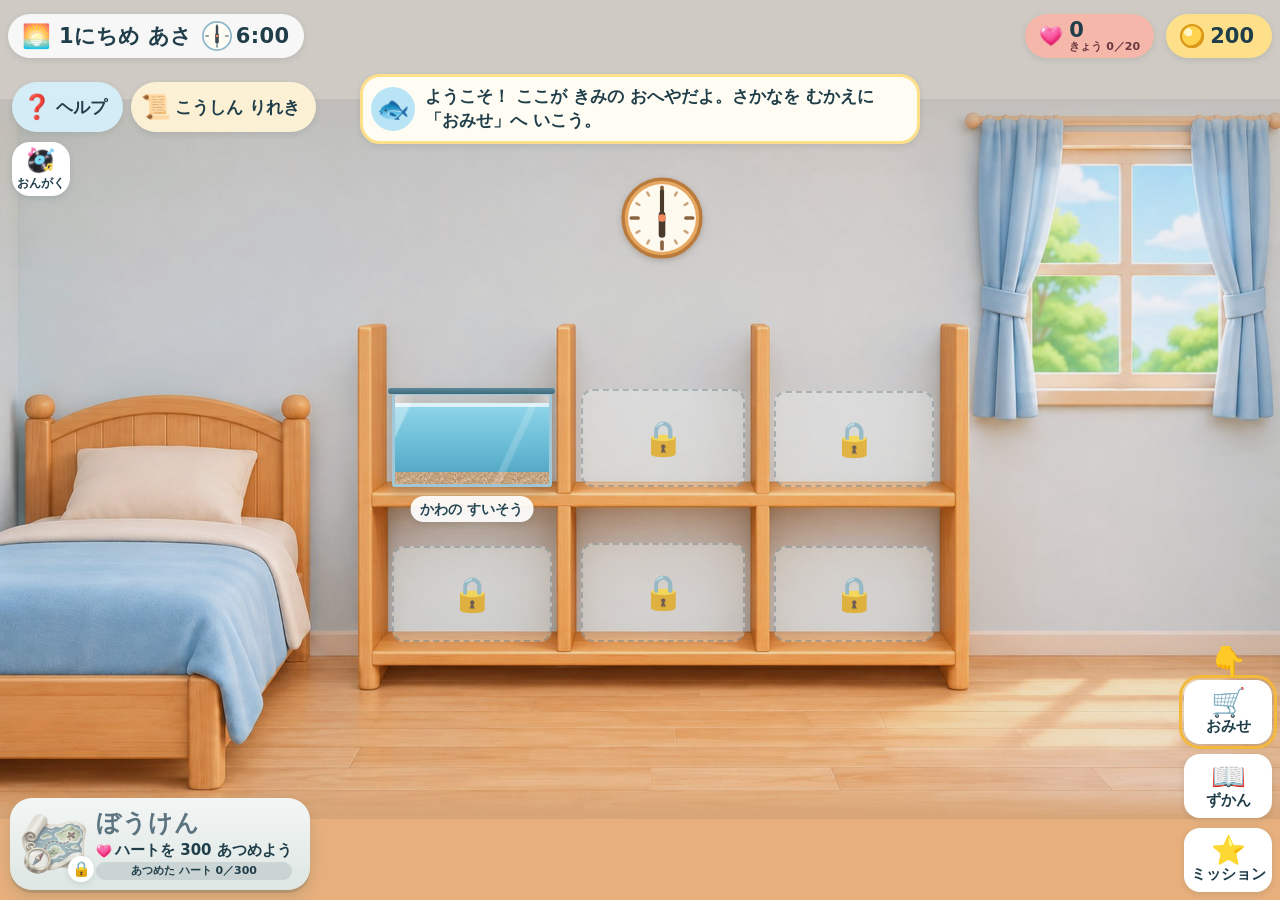
==== commit 2cc4a636: "v0.10.0 さかな レース（のうりょく6つ）・キラキラ えさ・カエルと カメの およぎ・正面の われめを なおす Co-Authored-By: Claude Opus 5.5 <noreply@" ====
--- a/index.html
+++ b/index.html
@@ -21,6 +21,8 @@
 <link rel="stylesheet" href="css/premium.css">   <!-- v0.7 課金係：とくべつ コーナー・おうちの ひとの かくにん -->
 <link rel="stylesheet" href="css/draw.css">   <!-- v0.8 おえかき係：ゆめのすいそうの おえかき がめん -->
 <link rel="stylesheet" href="css/dream.css">   <!-- v0.8 ゆめ係：とけい・ゆめのすいそうの ボタン -->
+<link rel="stylesheet" href="css/stats.css">   <!-- v0.10 のうりょく係：魚カードの のうりょく -->
+<link rel="stylesheet" href="css/race.css">   <!-- v0.10 レース係：レースボタン・レース がめん -->
 </head>
 <body>
 <div id="app">
--- a/css/adventure.css
+++ b/css/adventure.css
@@ -234,3 +234,69 @@
 #btn-adventure { max-width: none; width: max-content; }
 #btn-adventure .arb-body { flex: none; min-width: 0; }
 #btn-adventure .arb-name { line-height: 1.3; }
+
+/* ---------- v0.10 キラキラ えさ（つり係） ---------- */
+/* 上の だん：ふつう と キラキラ の かず */
+.adv-bait .ab-kind { display: inline-flex; align-items: center; gap: 2px; }
+.adv-bait .ab-kind img { width: 36px; height: 36px; }
+.adv-bait .ab-kind b { font-size: 20px; }
+.adv-bait .ab-premium b { color: #b8860b; }
+.adv-pity { align-self: center; padding: 6px 14px; border-radius: 999px; background: linear-gradient(90deg, #ffd34d, #ff9ab8); font-weight: 800; font-size: 15px; box-shadow: var(--shadow); animation: arbPop 1.6s ease-in-out infinite; }
+.adv-pity[hidden] { display: none; }
+/* 下の だん：えさを えらぶ */
+.bait-pick { display: flex; gap: 6px; align-items: stretch; }
+.bp-btn { position: relative; display: flex; flex-direction: column; align-items: center; justify-content: center; min-width: 84px; min-height: 64px; padding: 2px 8px 4px; border-radius: 18px; background: rgba(255, 255, 255, 0.82); border: 3px solid transparent; box-shadow: var(--shadow); line-height: 1.1; color: var(--ink); }
+.bp-btn img { width: 30px; height: 30px; object-fit: contain; }
+.bp-btn .bp-name { font-size: 12px; font-weight: 700; white-space: nowrap; }
+.bp-btn .bp-n { font-size: 13px; }
+.bp-btn .bp-n b { font-size: 17px; }
+.bp-btn.on { background: #fff; border-color: #36a3d9; }
+.bp-btn.on::after { content: '✓'; position: absolute; top: -8px; right: -6px; width: 22px; height: 22px; border-radius: 50%; background: #36a3d9; color: #fff; font-size: 14px; font-weight: 800; display: grid; place-items: center; }
+.bp-btn.bp-premium.on { background: linear-gradient(#fff8d8, #ffe58a); border-color: #e0a800; }
+.bp-btn.bp-premium.on::after { background: #e0a800; }
+.bp-btn.empty { opacity: 0.55; }
+.adv-busy .bait-pick { pointer-events: none; opacity: 0.4; }
+/* つる ボタン：キラキラ えさの ときは 金いろ（おす ときに 下の ボタンしか 見ない 子にも わかる。agy） */
+.fish-go .fg-bait { display: flex; align-items: center; gap: 3px; }
+.fish-go .fg-bait img { width: 18px; height: 18px; object-fit: contain; }
+.fish-go.premium:not(.wait):not(.pull):not(.cant) { background: linear-gradient(#ffe680, #f5b800); color: #5a3d00; box-shadow: 0 0 0 3px #fff6c8, var(--shadow-strong); }
+.fish-go.premium:not(.wait):not(.pull) small { color: #6b4a00; }
+/* キラキラ えさで つって いる あいだ：うきの まわりが ひかる */
+.gold-bait .fish-stage .fs-bobber::after { content: ''; position: absolute; left: -22px; top: -18px; width: 78px; height: 78px; border-radius: 50%; background: radial-gradient(rgba(255, 236, 140, 0.85), rgba(255, 236, 140, 0) 65%); animation: rareGlow 0.6s ease-in-out infinite alternate; pointer-events: none; }
+.gold-bait .fish-stage .fs-bobber i { z-index: 1; }
+@media (max-height: 420px) {
+  .bp-btn { min-width: 74px; min-height: 54px; }
+  .bp-btn img { width: 24px; height: 24px; }
+  .adv-bait .ab-kind img { width: 30px; height: 30px; }
+}
+/* えさやさん：2だん */
+.bait-shop .ap-row { display: flex; align-items: center; gap: 10px; margin-top: 10px; padding: 8px 10px; border-radius: 18px; background: #f2f8f6; text-align: left; flex-wrap: wrap; }
+.bait-shop .ap-row.premium { background: linear-gradient(#fffbe8, #fff0b8); box-shadow: inset 0 0 0 2px #f0cf5a; }
+.bait-shop .ap-row-ic { width: 56px; height: 56px; object-fit: contain; }
+.bait-shop .ap-row-t { flex: 1; min-width: 150px; }
+.bait-shop .ap-row-name { font-size: 19px; font-weight: 800; display: flex; align-items: center; gap: 2px; flex-wrap: wrap; }
+.bait-shop .ap-row-price { font-size: 17px; }
+.bait-shop .ap-row-desc { font-size: 13px; color: var(--ink-soft); }
+.bait-shop .ap-row.premium .ap-row-desc { color: #8a5a00; font-weight: 700; }
+.bait-shop .ap-row-have { font-size: 13px; color: var(--ink-soft); }
+.bait-shop .ap-row-have b { font-size: 16px; color: var(--ink); }
+.bait-shop .ap-row .ap-packs { margin-top: 0; gap: 6px; }
+.bait-shop .ap-row .ap-pack { min-width: 96px; min-height: 52px; font-size: 16px; }
+.bait-shop .ap-row.premium .ap-pack:not(.cant) { background: linear-gradient(#ffe680, #f5b800); color: #5a3d00; }
+.bait-shop .ap-try small { font-size: 12px; }
+.ap-confirm .ap-confirm-ic { width: 84px; height: 84px; object-fit: contain; }
+.ap-confirm .ap-title.c { text-align: center; }
+.ap-confirm-coin { margin-top: 4px; font-size: 20px; font-weight: 800; display: flex; align-items: center; justify-content: center; gap: 4px; }
+.ap-confirm-left { font-size: 14px; color: var(--ink-soft); }
+.ap-confirm .ap-packs { margin-top: 12px; }
+.ap-confirm .ap-yes { background: linear-gradient(#ffe680, #f5b800); color: #5a3d00; }
+@media (max-height: 420px) {
+  .bait-shop .ap-row { margin-top: 6px; padding: 4px 8px; }
+  .bait-shop .ap-row-ic { width: 42px; height: 42px; }
+  .bait-shop .ap-row .ap-pack { min-height: 46px; }
+  .ap-confirm .ap-confirm-ic { width: 56px; height: 56px; }
+}
+/* つれた！の「キラキラ えさで つれたよ」 */
+.ar-bait { display: inline-flex; align-items: center; gap: 4px; margin-top: 4px; padding: 1px 10px 1px 4px; border-radius: 999px; background: #fff3c4; font-size: 13px; font-weight: 700; color: #7a5200; }
+.ar-bait img { width: 22px; height: 22px; object-fit: contain; }
+@media (prefers-reduced-motion: reduce) { .adv-pity, .gold-bait .fish-stage .fs-bobber::after { animation: none !important; } }
--- a/css/stats.css
+++ b/css/stats.css
@@ -0,0 +1,58 @@
+/* v0.10 のうりょく係：魚カードの タブ（ようす／のうりょく）と のうりょくの ぼう・レーダー */
+.card .c-tabs { display: flex; gap: 4px; margin: 2px 0 4px; }
+.card .c-tab { flex: 1; min-height: 40px; padding: 0 6px; border-radius: 999px; font-size: 14px; font-weight: 800; color: var(--ink-soft); background: #eef3f1; }
+.card .c-tab.on { color: #fff; background: #2f8fd8; }
+
+.card .st-tokui { display: flex; align-items: center; gap: 6px; margin: 2px 0 4px; line-height: 1.25; }
+.card .st-tk-lb { flex: none; font-size: 12px; font-weight: 800; padding: 1px 8px; border-radius: 999px; background: #ffefc2; color: #7a5200; }
+.card .st-tk-word { font-size: 14px; font-weight: 800; color: var(--ink); }
+.card .st-main { display: flex; flex-direction: column; align-items: center; }
+.card .st-radar { display: none; }
+.card .st-bars { width: 100%; display: flex; flex-direction: column; gap: 2px; }
+.card .st-bar { display: flex; align-items: center; gap: 4px; height: 20px; font-size: 13px; }
+.card .st-ic { width: 18px; text-align: center; font-size: 14px; flex: none; }
+.card .st-nm { width: 56px; color: var(--ink-soft); flex: none; white-space: nowrap; }
+.card .st-track { flex: 1; height: 9px; border-radius: 5px; background: rgba(32, 62, 74, 0.1); overflow: hidden; }
+.card .st-track i { display: block; height: 100%; border-radius: 5px; }
+.card .st-num { width: 26px; text-align: right; font-size: 13px; color: var(--ink); flex: none; }
+.card .st-bar.tokui .st-nm { color: #7a5200; font-weight: 900; }
+.card .st-bar.tokui .st-nm::after { content: '★'; margin-left: 1px; color: #f2a900; }
+.card .st-cond { margin-top: 2px; }
+.card .st-note { margin-top: 2px; font-size: 12px; color: var(--ink-soft); line-height: 1.3; }
+
+/* レーダー（ひろい 画面だけ） */
+.card .st-grid { fill: none; stroke: rgba(32, 62, 74, 0.18); stroke-width: 1; }
+.card .st-axis { stroke: rgba(32, 62, 74, 0.12); stroke-width: 1; }
+.card .st-val { fill: rgba(47, 143, 216, 0.35); stroke: #2f8fd8; stroke-width: 2; stroke-linejoin: round; }
+.card .st-rl { font-size: 13px; }
+
+@media (min-height: 600px) and (min-width: 900px) {
+  .card .c-tab { min-height: 44px; font-size: 17px; }
+  .card .st-tk-lb { font-size: 15px; }
+  .card .st-tk-word { font-size: 16px; }
+  .card .st-radar { display: block; width: 150px; height: 150px; margin: -2px 0 2px; overflow: visible; }
+  .card .st-bar { height: 24px; font-size: 16px; }
+  .card .st-ic { width: 22px; font-size: 17px; }
+  .card .st-nm { width: 74px; }
+  .card .st-num { width: 30px; font-size: 16px; }
+  .card .st-note { font-size: 15px; }
+}
+
+/* スマホ横：ぼう だけ・ちいさめ（カードの たかさは ようす と おなじ 244px まで。こえたら スクロール） */
+@media (max-height: 500px) {
+  .card.stats-on { max-height: 244px; }
+  .card .c-tabs { margin: 0 0 2px; }
+  .card .c-tab { min-height: 40px; font-size: 14px; }
+  .card .st-tokui { margin: 0 0 2px; }
+  .card .st-tk-word { font-size: 13px; }
+  .card .st-tk-lb { font-size: 11px; padding: 0 6px; }
+  .card .st-bar { height: 17px; font-size: 13px; }
+  .card .st-nm { width: 54px; }
+  .card .st-ic { font-size: 13px; width: 16px; }
+  .card .st-num { font-size: 12px; width: 22px; }
+  .card .st-track { height: 8px; }
+  .card .st-cond.c-row { height: 20px; }
+  .card .st-note { display: none; }
+  /* タブで ながく なった ぶん：おやすみ・えに もどす ボタンは カードの 下に とめて、中みだけ スクロール（Codex・agy） */
+  .card:has(.c-tabs) .c-tobox, .card:has(.c-tabs) .c-toart { position: sticky; bottom: 0; z-index: 1; box-shadow: 0 -8px 8px rgba(245, 250, 250, 0.95), 0 10px 0 rgb(245, 250, 250); }
+}
--- a/css/race.css
+++ b/css/race.css
@@ -0,0 +1,208 @@
+/* v0.10 レース係：へやの レースボタン・えらぶ・むずかしさ・レース・けっか */
+
+/* ---------- へやの ボタン（ひだり下の「ぼうけん」の 上） ---------- */
+#btn-race {
+  position: absolute; z-index: 20; left: calc(var(--safe-l) + 10px); bottom: calc(var(--safe-b) + 10px + 72px + 10px);
+  display: flex; align-items: center; gap: 6px; min-height: 52px; padding: 6px 16px 6px 10px;
+  border-radius: 999px; background: linear-gradient(#e6f7ff, #b8e4f5); box-shadow: var(--shadow-strong);
+  color: var(--ink); font-weight: 800; font-size: 18px; letter-spacing: 1px;
+}
+#btn-race .rb-ic { font-size: 28px; line-height: 1; }
+#btn-race:active { transform: translateY(2px); }
+body.zooming #btn-race { opacity: 0; transition: opacity 200ms; }
+@media (max-height: 500px) {
+  #btn-race { bottom: calc(var(--safe-b) + 10px + 68px + 10px); min-height: 44px; padding: 4px 14px 4px 8px; font-size: 16px; }
+  #btn-race .rb-ic { font-size: 24px; }
+}
+@media (min-height: 600px) and (min-width: 900px) {
+  #btn-race { bottom: calc(var(--safe-b) + 10px + 88px + 12px); min-height: 60px; font-size: 21px; padding: 8px 20px 8px 12px; }
+  #btn-race .rb-ic { font-size: 32px; }
+}
+
+/* ---------- レースの 画面（シートでは ない。うしろは うみの いろ） ---------- */
+#scr-race { z-index: 18; background: linear-gradient(#bfe9f7, #7fc8e6); }
+#race-body { position: absolute; inset: 0; }
+#race-body.rc-select, #race-body.rc-level, #race-body.rc-result {
+  padding: calc(var(--safe-t) + var(--hud-h) + 14px) calc(var(--safe-r) + 12px) calc(var(--safe-b) + 10px) calc(var(--safe-l) + 12px);
+  display: flex; flex-direction: column; gap: 8px;
+}
+.rc-head { display: flex; align-items: center; gap: 12px; flex-wrap: wrap; }
+.rc-head h2 { margin: 0; font-size: var(--fs-h); }
+.rc-sub { font-size: var(--fs); font-weight: 700; display: flex; align-items: center; gap: 6px; }
+.rc-mini { width: 40px; height: 26px; object-fit: contain; }
+
+/* えらぶ */
+.rc-wrap { flex: 1; min-height: 0; display: flex; gap: 12px; }
+.rc-fish.grid { flex: 1; min-width: 0; overflow-y: auto; display: grid; grid-template-columns: repeat(auto-fill, minmax(104px, 1fr)); gap: 8px; align-content: start; padding: 2px; }
+.rc-fcard { position: relative; display: flex; flex-direction: column; align-items: center; gap: 2px; padding: 6px 4px; border-radius: 16px; background: #fff; box-shadow: var(--shadow); min-height: 92px; }
+.rc-fcard.on { outline: 4px solid var(--coin-deep); }
+.rc-fcard.no { background: #e9eef0; }
+.rc-fcard.no img { filter: grayscale(0.9) opacity(0.6); }
+.rc-fpic { height: 46px; display: grid; place-items: center; font-size: 30px; }
+.rc-fpic img { max-width: 88px; max-height: 46px; object-fit: contain; }
+.rc-fname { font-size: 13px; font-weight: 700; line-height: 1.15; text-align: center; }
+.rc-fface, .rc-fno { position: absolute; right: 4px; top: 2px; font-size: 18px; }
+.rc-fno { color: #b06a6a; font-weight: 900; }
+.rc-detail { width: 46%; max-width: 420px; display: flex; flex-direction: column; gap: 6px; background: #fff; border-radius: 20px; padding: 10px 14px; box-shadow: var(--shadow); overflow: hidden; }
+.rc-dtop { display: flex; align-items: center; gap: 10px; }
+.rc-dpic { width: 84px; height: 48px; object-fit: contain; }
+.rc-dname { display: flex; flex-direction: column; }
+.rc-dname b { font-size: 20px; }
+.rc-dname small { font-size: 15px; font-weight: 800; color: #c4572e; }
+.rc-bars { display: flex; flex-direction: column; gap: 3px; }
+.rc-bar { display: grid; grid-template-columns: 22px 64px 1fr 30px; align-items: center; gap: 4px; font-size: 13px; }
+.rc-bar.tokui .rc-bnm { font-weight: 900; color: #c4572e; }
+.rc-bic { font-size: 15px; text-align: center; }
+.rc-btrack { position: relative; height: 12px; border-radius: 999px; background: #e8eef0; overflow: hidden; }
+.rc-btrack i { position: absolute; left: 0; top: 0; bottom: 0; border-radius: 999px; }
+.rc-btrack i.base { opacity: 0.35; }
+.rc-bnum { text-align: right; font-size: 14px; }
+.rc-cond { font-size: 15px; display: flex; align-items: center; gap: 2px; }
+.rc-face { font-size: 20px; }
+.rc-onaka { color: var(--ink-soft); font-size: 13px; }
+.rc-go { font-size: 20px; min-height: 52px; margin-top: auto; }
+.rc-why { margin-top: auto; padding: 10px; border-radius: 14px; background: #f3ecdf; text-align: center; font-weight: 700; }
+.rc-empty { flex: 1; display: flex; flex-direction: column; align-items: center; justify-content: center; gap: 10px; font-size: var(--fs); }
+.rc-empty .big { font-size: 48px; }
+
+/* むずかしさ */
+.rc-backbtn { min-height: 44px; font-size: 15px; }
+.rc-lvs { flex: 1; min-height: 0; display: grid; grid-template-columns: repeat(3, 1fr); gap: 12px; }
+.rc-lv { position: relative; display: flex; flex-direction: column; align-items: center; justify-content: center; gap: 6px; border-radius: 22px; padding: 10px 8px; box-shadow: var(--shadow-strong); color: var(--ink); }
+.rc-lv.easy { background: linear-gradient(#f0fff4, #b9ecc8); }
+.rc-lv.normal { background: linear-gradient(#fff8e6, #ffe0a0); }
+.rc-lv.hard { background: linear-gradient(#f5ecff, #cdb6f2); }
+.rc-lv.locked { background: linear-gradient(#f3f6f5, #d8e0de); color: #6b7f88; }
+.rc-lvname { font-size: 26px; font-weight: 900; letter-spacing: 2px; }
+.rc-lvcourse { font-size: 14px; font-weight: 700; }
+.rc-lvstars { font-size: 18px; letter-spacing: 2px; }
+.rc-lvprize { font-size: 15px; font-weight: 700; display: flex; align-items: center; gap: 2px; flex-wrap: wrap; justify-content: center; }
+.rc-lvprize small { font-size: 12px; width: 100%; text-align: center; }
+.rc-lvlock { font-size: 15px; font-weight: 800; color: #3d5560; text-align: center; line-height: 1.3; }
+.rc-lvmedal { position: absolute; right: 10px; top: 8px; font-size: 24px; }
+.rc-lvbest { font-size: 12px; color: var(--ink-soft); }
+.rc-tip { text-align: center; font-size: 14px; color: var(--ink-soft); }
+.rc-lv:active { transform: translateY(2px); }
+
+/* ---------- レース中 ---------- */
+body.race-play #hud, body.race-play #btn-bgm, body.race-play #toasts { visibility: hidden; }
+#race-body.rc-play { background: #2f8bb3; touch-action: none; user-select: none; -webkit-user-select: none; }
+#race-cv { position: absolute; inset: 0; width: 100%; height: 100%; display: block; }
+.rc-hud { position: absolute; inset: 0; pointer-events: none; z-index: 2; }
+.rc-hud > * { pointer-events: auto; }
+.rc-lap { position: absolute; left: calc(var(--safe-l) + 12px); top: calc(var(--safe-t) + 10px); padding: 4px 14px; border-radius: 999px; background: rgba(255, 255, 255, 0.88); font-weight: 800; font-size: 18px; box-shadow: var(--shadow); }
+.rc-lap b { font-size: 26px; }
+.rc-rank { position: absolute; left: 50%; top: calc(var(--safe-t) + 6px); transform: translateX(-50%); padding: 0 16px; border-radius: 18px; background: rgba(255, 255, 255, 0.92); font-weight: 900; font-size: 22px; box-shadow: var(--shadow); color: #4d6a74; }
+.rc-rank b { font-size: 40px; line-height: 1.1; color: #2f7fb0; }
+.rc-rank[data-rank="1"] b { color: #e0a000; }
+.rc-prog { position: absolute; left: 50%; top: calc(var(--safe-t) + 66px); transform: translateX(-50%); width: min(300px, 40vw); height: 8px; border-radius: 999px; background: rgba(255, 255, 255, 0.55); }
+.rc-prog i { position: absolute; top: 50%; width: 12px; height: 12px; margin: -6px 0 0 -6px; border-radius: 50%; background: #8ab4c6; border: 2px solid #fff; transition: left 0.1s linear; }
+.rc-prog i.me { width: 16px; height: 16px; margin: -8px 0 0 -8px; background: #ffd23f; z-index: 1; }
+.rc-quit { position: absolute; right: calc(var(--safe-r) + 12px); top: calc(var(--safe-t) + 10px); display: flex; align-items: center; gap: 4px; min-height: 44px; padding: 0 14px 0 10px; border-radius: 999px; background: rgba(255, 255, 255, 0.88); font-weight: 700; font-size: 15px; box-shadow: var(--shadow); }
+.rc-count { position: absolute; left: 50%; top: 36%; transform: translate(-50%, -50%); font-size: 96px; font-weight: 900; color: #fff; text-shadow: 0 4px 0 #2f7fb0, 0 8px 18px rgba(0, 0, 0, 0.25); pointer-events: none; white-space: nowrap; }
+.rc-count.pulse { animation: rcPulse 0.9s ease-out; }
+.rc-count.go { font-size: 64px; color: #ffe066; animation: rcPulse 0.9s ease-out; }
+@keyframes rcPulse { 0% { transform: translate(-50%, -50%) scale(1.6); opacity: 0; } 30% { opacity: 1; } 100% { transform: translate(-50%, -50%) scale(1); } }
+.rc-pop { position: absolute; left: 50%; top: calc(var(--safe-t) + 86px); transform: translateX(-50%); padding: 4px 18px; border-radius: 999px; background: rgba(255, 255, 255, 0.78); font-weight: 900; font-size: 22px; pointer-events: none; white-space: nowrap; animation: rcPop 0.3s ease-out; box-shadow: var(--shadow); }
+.rc-pop.pk-good { color: #1f8f6a; }
+.rc-pop.pk-bad { color: #c45a3c; }
+.rc-pop.pk-me { color: #b07800; background: #fff8d8; }
+.rc-pop.pk-hint { color: #d9603a; background: #fff4d6; }
+.rc-pop.pk-lap { color: #2f7fb0; font-size: 28px; }
+.rc-pop.pk-goal { color: #e0a000; font-size: 40px; }
+@keyframes rcPop { from { transform: translateX(-50%) scale(0.6); } to { transform: translateX(-50%) scale(1); } }
+
+/* そうさ */
+.rc-ctrl { position: absolute; inset: 0; pointer-events: none; z-index: 2; }
+.rc-zone { position: absolute; left: 0; bottom: 0; width: 46%; height: 72%; pointer-events: auto; touch-action: none; }
+.rc-stick { --tilt: 0deg; position: absolute; left: calc(var(--safe-l) + 22px); bottom: calc(var(--safe-b) + 18px); width: 132px; height: 132px; border-radius: 50%; perspective: 300px; }
+.rc-stick-ring { position: absolute; inset: 0; border-radius: 50%; background: radial-gradient(circle at 50% 40%, rgba(255, 255, 255, 0.55), rgba(180, 225, 245, 0.35) 60%, rgba(40, 110, 150, 0.35)); border: 3px solid rgba(255, 255, 255, 0.75); box-shadow: inset 0 -8px 14px rgba(20, 70, 100, 0.25), 0 6px 14px rgba(0, 40, 60, 0.2); transform: rotateX(28deg) rotateY(var(--tilt)); transition: transform 0.08s; }
+.rc-stick.on .rc-stick-ring { background: radial-gradient(circle at 50% 40%, rgba(255, 255, 255, 0.7), rgba(180, 225, 245, 0.5) 60%, rgba(40, 110, 150, 0.45)); }
+.rc-arr { position: absolute; top: 50%; transform: translateY(-50%); font-size: 18px; color: rgba(255, 255, 255, 0.9); text-shadow: 0 1px 2px rgba(0, 0, 0, 0.3); }
+.rc-arr.l { left: 8px; } .rc-arr.r { right: 8px; }
+.rc-knob { position: absolute; left: 50%; top: 50%; width: 62px; height: 62px; margin: -31px 0 0 -31px; border-radius: 50%; background: radial-gradient(circle at 38% 30%, #ffffff, #ffe9a8 35%, #f2b93b 80%, #c98a1a); box-shadow: 0 8px 0 rgba(150, 100, 20, 0.45), 0 12px 16px rgba(0, 0, 0, 0.25); transition: transform 0.05s; }
+.rc-btns { position: absolute; right: calc(var(--safe-r) + 18px); bottom: calc(var(--safe-b) + 16px); display: flex; align-items: flex-end; gap: 14px; pointer-events: none; }
+.rc-btns button { pointer-events: auto; touch-action: none; position: relative; border-radius: 50%; color: #fff; font-weight: 900; }
+.rc-btn-in { position: absolute; inset: 7px; border-radius: 50%; display: flex; flex-direction: column; align-items: center; justify-content: center; line-height: 1; }
+.rc-btn-in .ic { font-size: 28px; }
+.rc-btn-in .lb { font-size: 13px; margin-top: 2px; text-shadow: 0 1px 2px rgba(0, 0, 0, 0.3); }
+.rc-jump { width: 96px; height: 96px; margin-bottom: 56px; background: rgba(255, 255, 255, 0.35); box-shadow: 0 6px 0 rgba(20, 60, 90, 0.3); }
+.rc-jump .rc-btn-in { background: radial-gradient(circle at 40% 30%, #9ff0c6, #3fb37a 70%, #2a8a5c); }
+.rc-jump.on { transform: translateY(4px); box-shadow: 0 2px 0 rgba(20, 60, 90, 0.3); }
+.rc-jump.hint { animation: rcHint 0.5s ease-in-out infinite alternate; }
+@keyframes rcHint { to { box-shadow: 0 0 0 8px rgba(255, 230, 102, 0.85), 0 6px 0 rgba(20, 60, 90, 0.3); } }
+.rc-dash { --g: 360deg; width: 100px; height: 100px; background: conic-gradient(#ffe066 var(--g), rgba(255, 255, 255, 0.3) var(--g)); box-shadow: 0 6px 0 rgba(20, 60, 90, 0.3); }
+.rc-dash .rc-btn-in { background: radial-gradient(circle at 40% 30%, #ffc2a8, #f07a4a 70%, #c4572e); }
+.rc-dash.on { transform: translateY(4px); box-shadow: 0 2px 0 rgba(20, 60, 90, 0.3); }
+.rc-dash.empty .rc-btn-in { filter: grayscale(0.7) brightness(0.9); }
+.rc-dash.dashing .rc-btn-in { filter: brightness(1.15); }
+.rc-dash.full { animation: rcFull 1.2s ease-in-out infinite alternate; }
+@keyframes rcFull { to { box-shadow: 0 0 0 6px rgba(255, 224, 102, 0.7), 0 6px 0 rgba(20, 60, 90, 0.3); } }
+/* はやい ときの すじ（ダッシュ・あわの わ） */
+#race-body.rc-play::after { content: ''; position: absolute; inset: 0; z-index: 1; pointer-events: none; opacity: 0; transition: opacity 0.25s;
+  background: repeating-conic-gradient(from 0deg at 50% 45%, rgba(255, 255, 255, 0.0) 0deg 7deg, rgba(255, 255, 255, 0.28) 7deg 8deg);
+  -webkit-mask: radial-gradient(circle at 50% 45%, transparent 38%, #000 75%); mask: radial-gradient(circle at 50% 45%, transparent 38%, #000 75%); }
+#race-body.rc-play.fast::after { opacity: 1; }
+.rc-gauge { display: none; }
+@media (max-height: 500px) {
+  .rc-stick { width: 116px; height: 116px; left: calc(var(--safe-l) + 16px); bottom: calc(var(--safe-b) + 12px); }
+  .rc-knob { width: 54px; height: 54px; margin: -27px 0 0 -27px; }
+  .rc-jump { width: 86px; height: 86px; margin-bottom: 40px; }
+  .rc-dash { width: 88px; height: 88px; }
+  .rc-btn-in .ic { font-size: 24px; }
+  .rc-btn-in .lb { font-size: 12px; }
+  .rc-btns { right: calc(var(--safe-r) + 14px); bottom: calc(var(--safe-b) + 12px); gap: 10px; }
+  .rc-rank b { font-size: 32px; }
+  .rc-prog { top: calc(var(--safe-t) + 54px); }
+  .rc-count { font-size: 80px; }
+  .rc-pop { top: calc(var(--safe-t) + 70px); font-size: 18px; }
+}
+@media (min-height: 600px) and (min-width: 900px) {
+  .rc-stick { width: 160px; height: 160px; left: calc(var(--safe-l) + 30px); bottom: calc(var(--safe-b) + 30px); }
+  .rc-knob { width: 74px; height: 74px; margin: -37px 0 0 -37px; }
+  .rc-jump { width: 120px; height: 120px; margin-bottom: 70px; }
+  .rc-dash { width: 124px; height: 124px; }
+  .rc-btn-in .ic { font-size: 34px; }
+  .rc-btn-in .lb { font-size: 16px; }
+  .rc-btns { right: calc(var(--safe-r) + 28px); bottom: calc(var(--safe-b) + 28px); gap: 18px; }
+}
+
+/* ---------- けっか ---------- */
+.rc-res { flex: 1; min-height: 0; display: flex; gap: 14px; align-items: stretch; }
+.rc-rleft, .rc-rright { flex: 1; min-width: 0; background: rgba(255, 255, 255, 0.92); border-radius: 22px; padding: 10px 14px; box-shadow: var(--shadow); display: flex; flex-direction: column; gap: 6px; }
+.rc-rleft { align-items: center; }
+.rc-rmedal { font-size: 52px; line-height: 1; }
+.rc-rword { font-size: 22px; font-weight: 900; text-align: center; }
+.rc-res.r1 .rc-rword { color: #d99500; }
+.rc-rlist { width: 100%; display: flex; flex-direction: column; gap: 3px; }
+.rc-rrow { display: flex; align-items: center; gap: 8px; padding: 2px 10px; border-radius: 12px; font-size: 15px; }
+.rc-rrow.me { background: #fff4d6; font-weight: 800; }
+.rc-rrow b { width: 30px; }
+.rc-rrow img { width: 40px; height: 24px; object-fit: contain; }
+.rc-rright { justify-content: center; align-items: center; }
+.rc-rprize { font-size: 22px; font-weight: 800; display: flex; align-items: center; gap: 4px; }
+.rc-rprize.first { font-size: 17px; color: #c4572e; }
+.rc-rnew { font-size: 18px; font-weight: 800; color: #6a4fc0; text-align: center; }
+.rc-rbest { font-size: 15px; font-weight: 700; color: #d99500; }
+.rc-rtip { font-size: 14px; color: var(--ink-soft); text-align: center; }
+.rc-rbtns { display: flex; flex-wrap: wrap; gap: 8px; justify-content: center; margin-top: 6px; }
+.rc-rbtns .btn { min-height: 48px; font-size: 16px; }
+@media (max-height: 500px) {
+  #race-body.rc-select, #race-body.rc-level, #race-body.rc-result { padding-top: calc(var(--safe-t) + var(--hud-h) + 8px); gap: 6px; }
+  .rc-head h2 { font-size: 20px; }
+  .rc-sub { font-size: 15px; }
+  .rc-detail { padding: 6px 10px; gap: 3px; }
+  .rc-dpic { width: 64px; height: 36px; }
+  .rc-dname b { font-size: 17px; }
+  .rc-bar { grid-template-columns: 18px 56px 1fr 26px; font-size: 12px; }
+  .rc-btrack { height: 9px; }
+  .rc-go { min-height: 44px; font-size: 17px; }
+  .rc-fcard { min-height: 76px; padding: 4px; }
+  .rc-fpic { height: 36px; }
+  .rc-lvname { font-size: 22px; }
+  .rc-rmedal { font-size: 38px; }
+  .rc-rword { font-size: 18px; }
+  .rc-rrow { font-size: 13px; padding: 1px 8px; }
+  .rc-rprize { font-size: 18px; }
+  .rc-rbtns .btn { min-height: 44px; font-size: 14px; padding: 0 12px; }
+}
